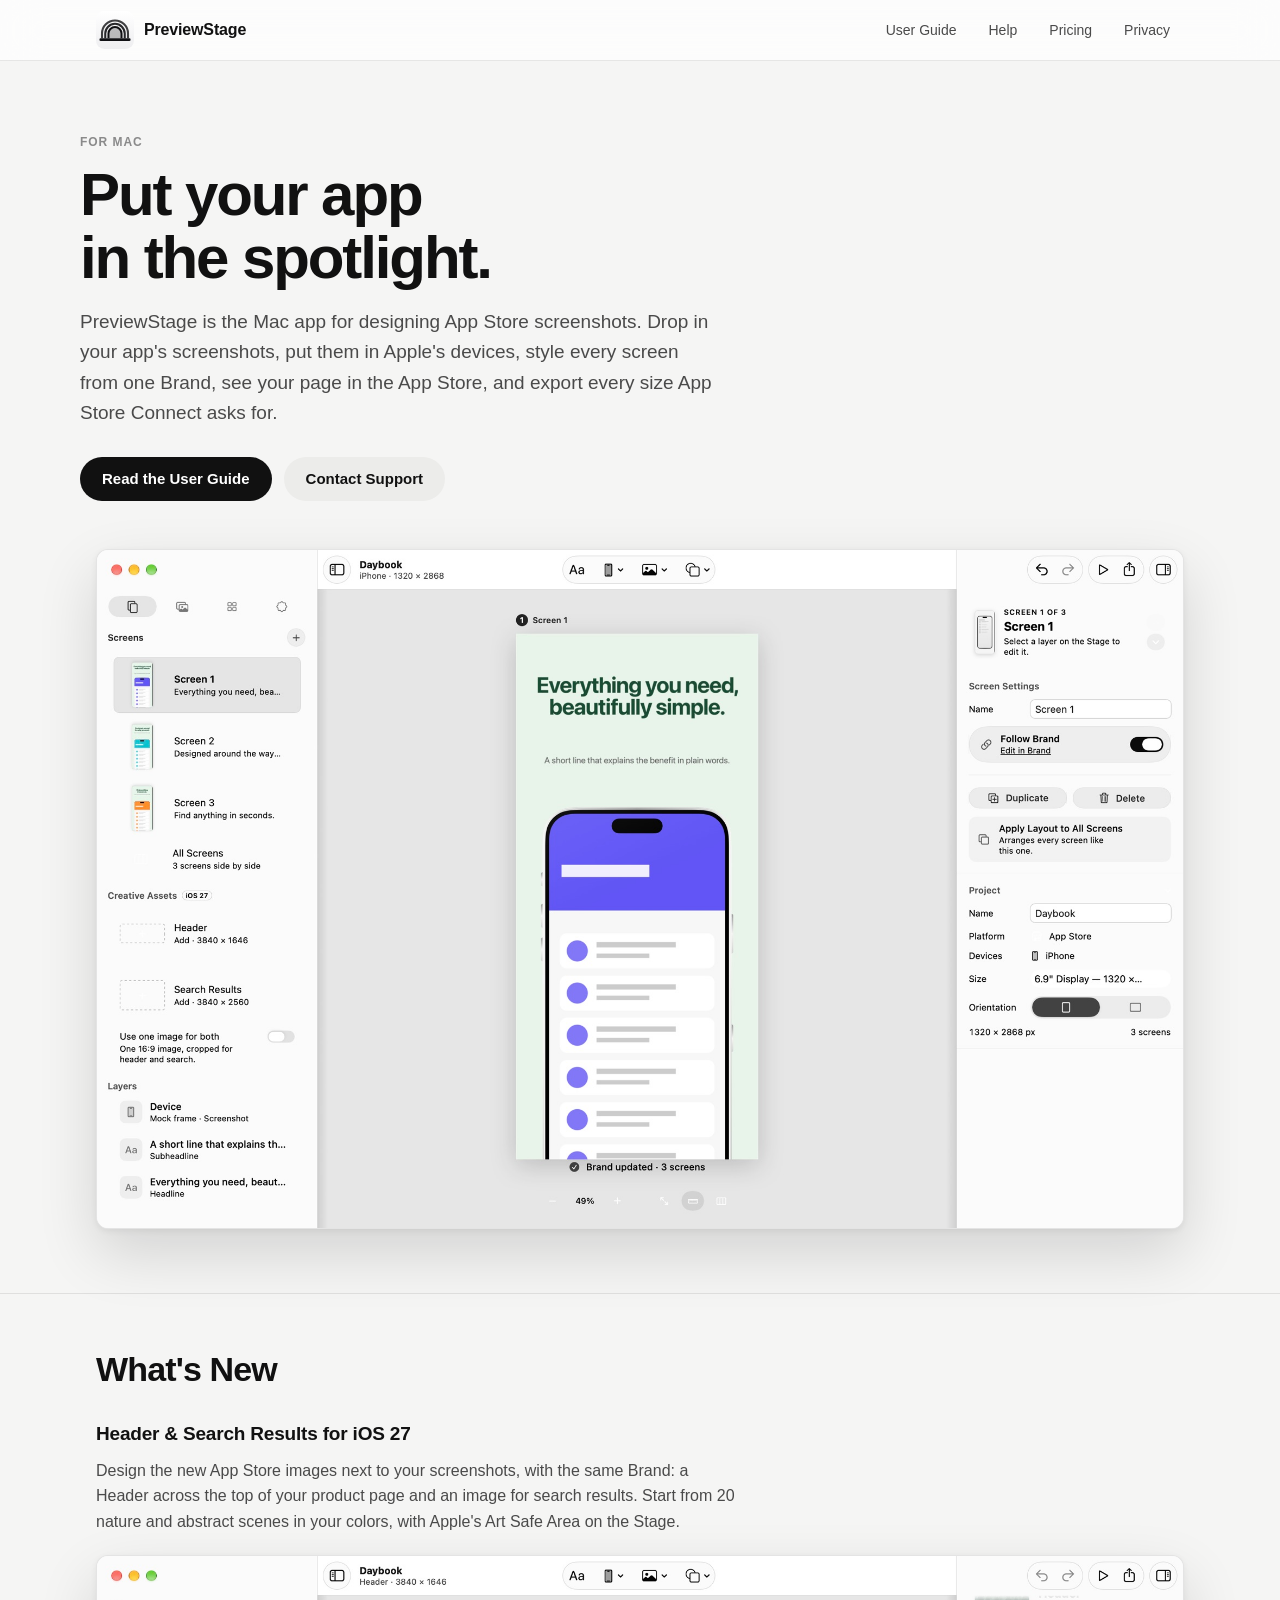
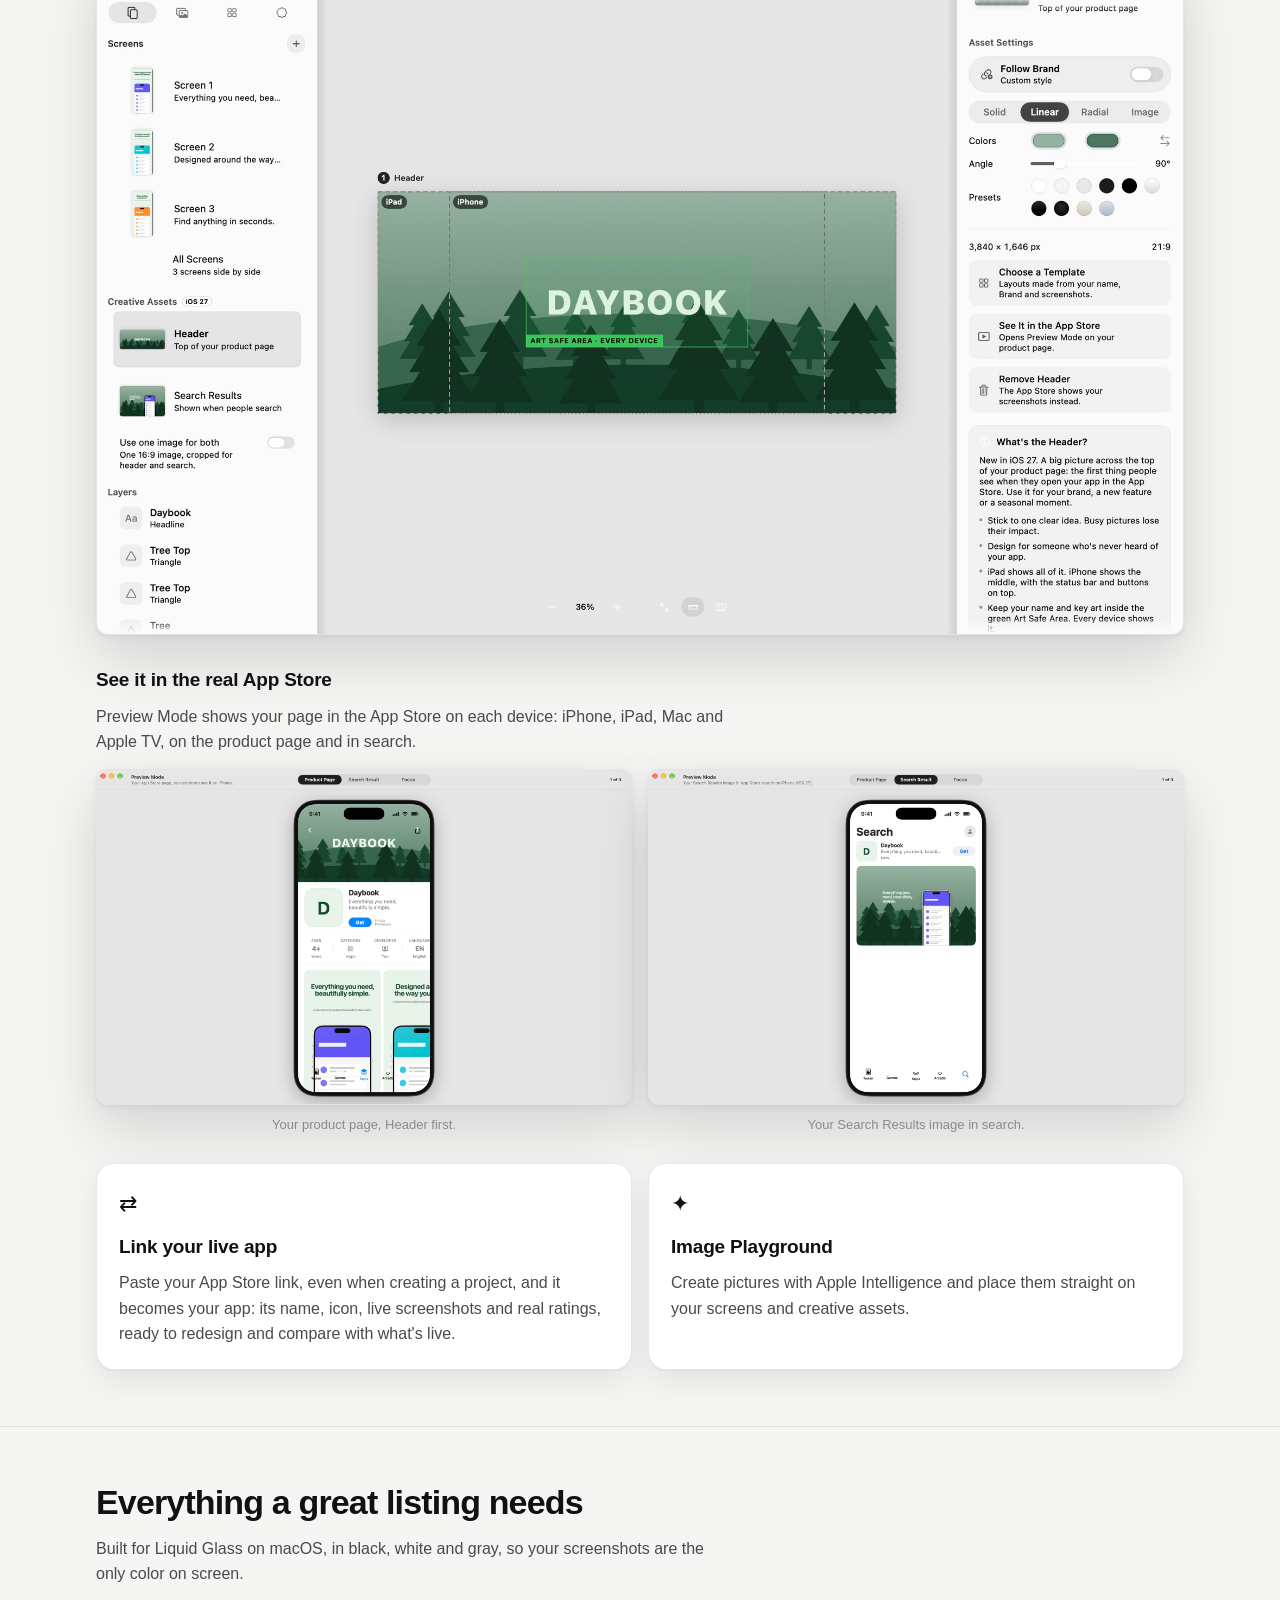
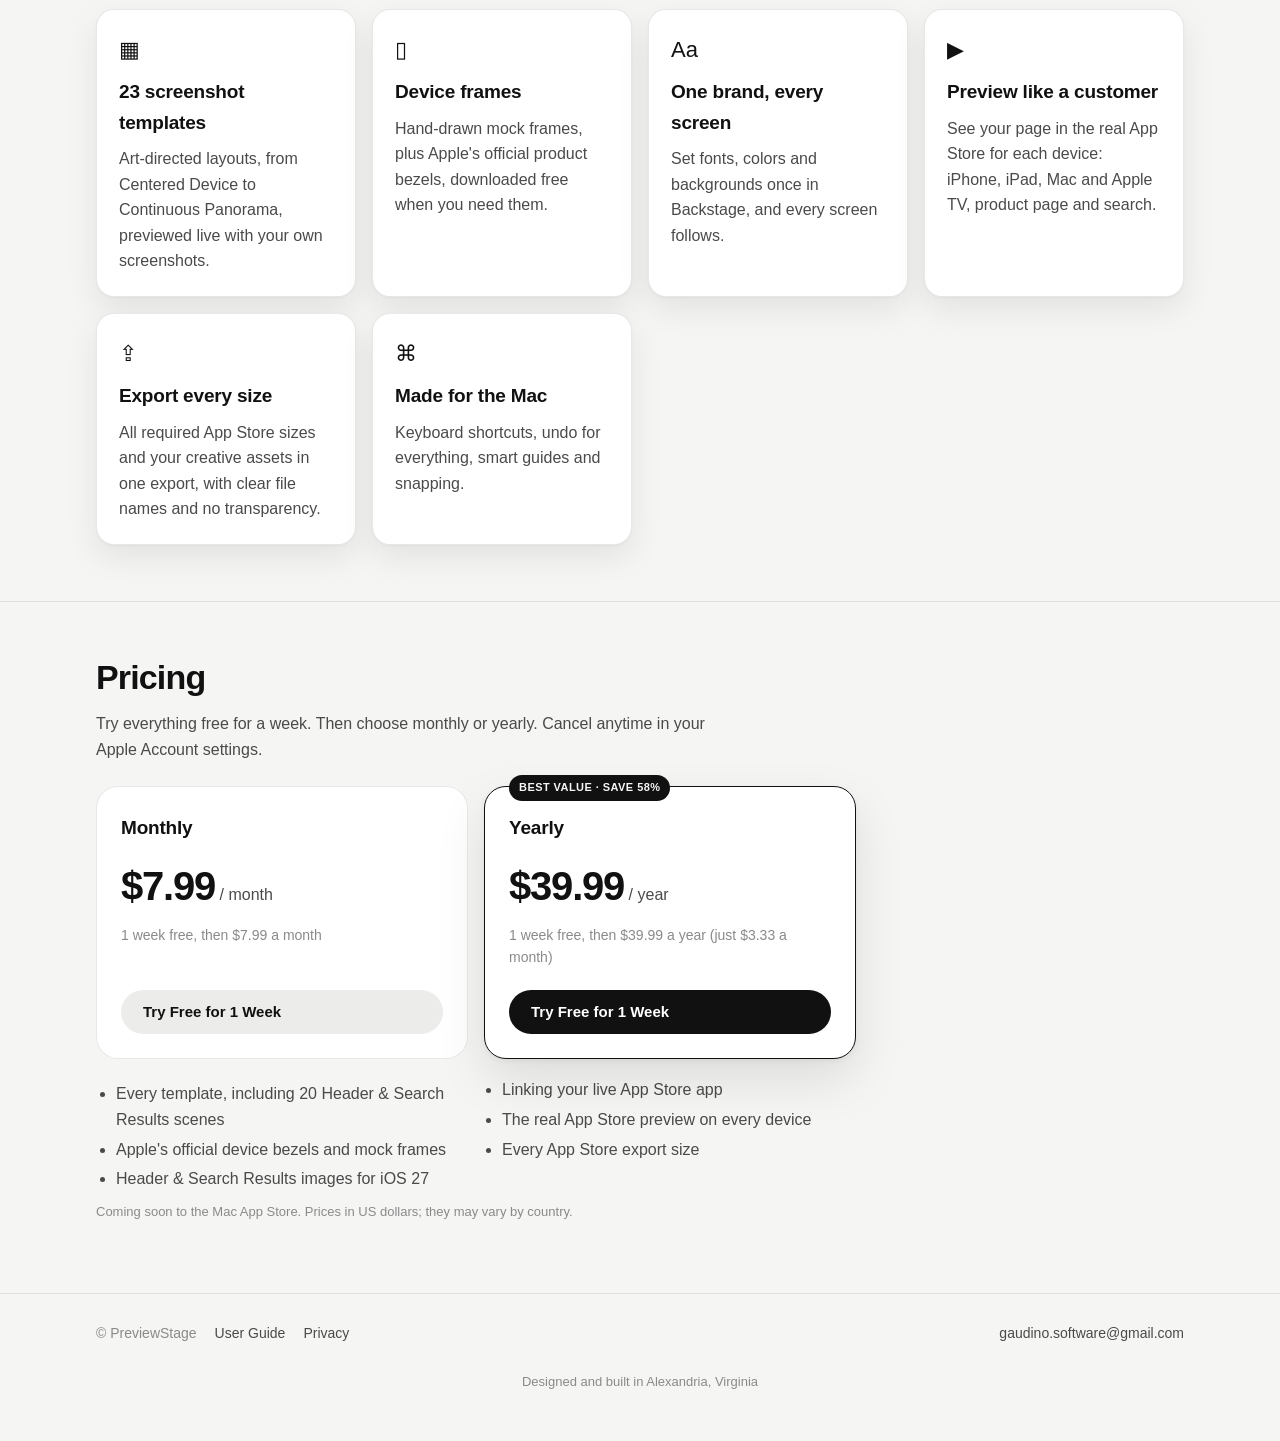
==== index.html @ 7815cc71 "Footer: Designed and built in Alexandria, Virginia Co-Authored-By: Claude Opus 5.5 <noreply@anthropi" ====
<!DOCTYPE html>
<html lang="en">
<head>
<meta charset="utf-8">
<meta name="viewport" content="width=device-width, initial-scale=1">
<title>PreviewStage · Put your app in the spotlight.</title>
<meta name="description" content="PreviewStage is the Mac app for designing App Store screenshots: Apple device frames, one Brand for every screen, an App Store preview and every export size.">
<link rel="icon" type="image/png" sizes="32x32" href="favicon-32.png?v=7">
<link rel="icon" type="image/png" sizes="192x192" href="favicon-192.png?v=7">
<link rel="shortcut icon" href="favicon.ico?v=7">
<link rel="apple-touch-icon" sizes="180x180" href="apple-touch-icon.png?v=7">
<link rel="stylesheet" href="style.css?v=9">
</head>
<body>
<header class="topbar">
  <div class="inner">
    <a class="brand" href="./"><img class="mark" src="icon.svg?v=6" alt="">PreviewStage</a>
    <nav>
      <a href="support.html">User Guide</a>
      <a href="support.html#faq">Help</a>
      <a href="index.html#pricing">Pricing</a>
      <a href="privacy.html">Privacy</a>
    </nav>
  </div>
</header>

<main>
  <div class="wrap hero">
    <p class="eyebrow">For Mac</p>
    <h1>Put your app<br>in the spotlight.</h1>
    <p class="lede">PreviewStage is the Mac app for designing App Store screenshots. Drop in your app's screenshots, put them in Apple's devices, style every screen from one Brand, see your page in the App Store, and export every size App Store Connect asks for.</p>
    <div class="actions">
      <a class="button" href="support.html">Read the User Guide</a>
      <a class="button secondary" href="mailto:gaudino.software@gmail.com">Contact Support</a>
    </div>
  </div>

  <div class="wrap">
    <figure class="figure hero-shot">
      <img width="2000" height="1250" class="shot window" src="images/editor.jpg?v=5" alt="The PreviewStage editor: Backstage, Stage and Inspector">
    </figure>
  </div>

  <section class="block">
    <div class="wrap">
      <h2>What's New</h2>

      <h3>Header &amp; Search Results for iOS 27</h3>
      <p style="max-width:640px">Design the new App Store images next to your screenshots, with the same Brand: a Header across the top of your product page and an image for search results. Start from 20 nature and abstract scenes in your colors, with Apple's Art Safe Area on the Stage.</p>
      <figure class="figure"><img width="2000" height="1250" class="shot window" src="images/creative-header.jpg?v=5" alt="A Header image open in PreviewStage" loading="lazy"></figure>

      <h3>See it in the real App Store</h3>
      <p style="max-width:640px">Preview Mode shows your page in the App Store on each device: iPhone, iPad, Mac and Apple TV, on the product page and in search.</p>
      <div class="grid" style="margin-top:8px">
        <figure class="figure" style="margin:0"><img width="2000" height="1250" class="shot window" src="images/preview.jpg?v=5" alt="Preview Mode: the product page on iPhone" loading="lazy"><figcaption>Your product page, Header first.</figcaption></figure>
        <figure class="figure" style="margin:0"><img width="2000" height="1250" class="shot window" src="images/preview-search.jpg?v=5" alt="Preview Mode: App Store search on iPhone" loading="lazy"><figcaption>Your Search Results image in search.</figcaption></figure>
      </div>

      <div class="grid" style="margin-top:28px">
        <div class="card"><div class="icon">⇄</div><h3>Link your live app</h3><p>Paste your App Store link, even when creating a project, and it becomes your app: its name, icon, live screenshots and real ratings, ready to redesign and compare with what's live.</p></div>
        <div class="card"><div class="icon">✦</div><h3>Image Playground</h3><p>Create pictures with Apple Intelligence and place them straight on your screens and creative assets.</p></div>
      </div>
    </div>
  </section>

  <section class="block">
    <div class="wrap">
      <h2>Everything a great listing needs</h2>
      <p style="max-width:640px">Built for Liquid Glass on macOS, in black, white and gray, so your screenshots are the only color on screen.</p>
      <div class="grid" style="margin-top:22px">
        <div class="card"><div class="icon">▦</div><h3>23 screenshot templates</h3><p>Art-directed layouts, from Centered Device to Continuous Panorama, previewed live with your own screenshots.</p></div>
        <div class="card"><div class="icon">▯</div><h3>Device frames</h3><p>Hand-drawn mock frames, plus Apple's official product bezels, downloaded free when you need them.</p></div>
        <div class="card"><div class="icon">Aa</div><h3>One brand, every screen</h3><p>Set fonts, colors and backgrounds once in Backstage, and every screen follows.</p></div>
        <div class="card"><div class="icon">▶</div><h3>Preview like a customer</h3><p>See your page in the real App Store for each device: iPhone, iPad, Mac and Apple TV, product page and search.</p></div>
        <div class="card"><div class="icon">⇪</div><h3>Export every size</h3><p>All required App Store sizes and your creative assets in one export, with clear file names and no transparency.</p></div>
        <div class="card"><div class="icon">⌘</div><h3>Made for the Mac</h3><p>Keyboard shortcuts, undo for everything, smart guides and snapping.</p></div>
      </div>
    </div>
  </section>

  <section class="block" id="pricing">
    <div class="wrap">
      <h2>Pricing</h2>
      <p style="max-width:640px">Try everything free for a week. Then choose monthly or yearly. Cancel anytime in your Apple Account settings.</p>
      <div class="plans">
        <div class="plan">
          <h3>Monthly</h3>
          <p class="price"><span>$7.99</span> / month</p>
          <p class="trial">1 week free, then $7.99 a month</p>
          <a class="button secondary" href="#pricing" aria-disabled="true">Try Free for 1 Week</a>
        </div>
        <div class="plan featured">
          <span class="badge">Best Value · Save 58%</span>
          <h3>Yearly</h3>
          <p class="price"><span>$39.99</span> / year</p>
          <p class="trial">1 week free, then $39.99 a year (just $3.33 a month)</p>
          <a class="button" href="#pricing" aria-disabled="true">Try Free for 1 Week</a>
        </div>
      </div>
      <ul class="includes">
        <li>Every template, including 20 Header &amp; Search Results scenes</li>
        <li>Apple's official device bezels and mock frames</li>
        <li>Header &amp; Search Results images for iOS 27</li>
        <li>Linking your live App Store app</li>
        <li>The real App Store preview on every device</li>
        <li>Every App Store export size</li>
      </ul>
      <p class="fine">Coming soon to the Mac App Store. Prices in US dollars; they may vary by country.</p>
    </div>
  </section>
</main>

<footer class="site">
  <div class="wrap">
    <span>© PreviewStage</span>
    <a href="support.html">User Guide</a>
    <a href="privacy.html">Privacy</a>
    <a class="spacer" href="mailto:gaudino.software@gmail.com">gaudino.software@gmail.com</a>
    <p class="made">Designed and built in Alexandria, Virginia</p>
  </div>
</footer>
</body>
</html>
---- style.css ----
/* PreviewStage website — monochrome, calm, light and dark. */

:root {
  --bg: #f5f5f4;
  --surface: #ffffff;
  --surface-2: #ececea;
  --ink: #111111;
  --ink-2: #4a4a4a;
  --ink-3: #8a8a8a;
  --line: rgba(0, 0, 0, 0.09);
  --glass: rgba(255, 255, 255, 0.72);
  --shadow: 0 1px 2px rgba(0,0,0,.04), 0 12px 32px rgba(0,0,0,.08);
  --accent: #111111;
  --on-accent: #ffffff;
  --radius: 18px;
}
@media (prefers-color-scheme: dark) {
  :root {
    --bg: #0e0e0f;
    --surface: #18181a;
    --surface-2: #232326;
    --ink: #f4f4f4;
    --ink-2: #b9b9bb;
    --ink-3: #7c7c80;
    --line: rgba(255, 255, 255, 0.1);
    --glass: rgba(40, 40, 44, 0.72);
    --shadow: 0 1px 2px rgba(0,0,0,.3), 0 12px 32px rgba(0,0,0,.45);
    --accent: #f4f4f4;
    --on-accent: #111111;
  }
}

* { box-sizing: border-box; }
html { scroll-behavior: smooth; scroll-padding-top: 84px; }
body {
  margin: 0;
  background: var(--bg);
  color: var(--ink);
  font: 16px/1.6 -apple-system, BlinkMacSystemFont, "SF Pro Text", "Helvetica Neue", Arial, sans-serif;
  -webkit-font-smoothing: antialiased;
}
a { color: var(--ink); text-decoration-color: var(--ink-3); text-underline-offset: 3px; }
a:hover { text-decoration-color: var(--ink); }
img { max-width: 100%; }

/* Top bar */
.topbar {
  position: sticky; top: 0; z-index: 10;
  backdrop-filter: saturate(180%) blur(20px);
  -webkit-backdrop-filter: saturate(180%) blur(20px);
  background: var(--glass);
  border-bottom: 1px solid var(--line);
}
.topbar .inner {
  max-width: 1120px; margin: 0 auto; padding: 0 16px;
  height: 60px; display: flex; align-items: center; gap: 24px;
}
.brand { display: flex; align-items: center; gap: 10px; font-weight: 700; text-decoration: none; letter-spacing: -.01em; }
.brand .mark { width: 38px; height: 38px; }
.topbar nav { margin-left: auto; display: flex; gap: 4px; font-size: 14px; }
.topbar nav a {
  text-decoration: none; color: var(--ink-2); padding: 6px 14px; border-radius: 999px;
  transition: background-color .2s ease, color .2s ease;
}
.topbar nav a:hover { color: var(--ink); background: color-mix(in srgb, var(--surface-2) 60%, transparent); }
/* The page you're on sits in a pill. */
.topbar nav a[aria-current] { color: var(--ink); font-weight: 600; background: var(--surface-2); box-shadow: inset 0 0 0 1px var(--line); }

/* Layout */
.wrap { max-width: 1120px; margin: 0 auto; padding: 0 16px; }
.hero { padding: 72px 0 40px; }
.eyebrow { font-size: 12px; font-weight: 600; letter-spacing: .08em; text-transform: uppercase; color: var(--ink-3); margin: 0 0 12px; }
h1 { font-size: clamp(36px, 6vw, 60px); line-height: 1.04; letter-spacing: -.035em; margin: 0 0 18px; }
.lede { font-size: 19px; color: var(--ink-2); max-width: 640px; margin: 0; }
h2 { font-size: clamp(26px, 3.4vw, 34px); letter-spacing: -.025em; line-height: 1.15; margin: 0 0 14px; }
h3 { font-size: 19px; letter-spacing: -.01em; margin: 30px 0 8px; }
h4 { font-size: 15px; margin: 20px 0 6px; }
p { margin: 0 0 14px; color: var(--ink-2); }
strong { color: var(--ink); }
ul, ol { padding-left: 22px; color: var(--ink-2); margin: 0 0 14px; }
li { margin: 4px 0; }
kbd {
  font: 12px/1 -apple-system, BlinkMacSystemFont, sans-serif;
  display: inline-block; padding: 4px 7px; border-radius: 6px;
  background: var(--surface); border: 1px solid var(--line); box-shadow: 0 1px 0 var(--line);
  color: var(--ink); white-space: nowrap;
}
.ui { font-weight: 600; color: var(--ink); }

.button {
  display: inline-flex; align-items: center; gap: 8px; height: 44px; padding: 0 22px;
  border-radius: 999px; background: var(--accent); color: var(--on-accent);
  font-weight: 600; text-decoration: none; font-size: 15px;
}
.button.secondary { background: var(--surface-2); color: var(--ink); }
.actions { display: flex; gap: 12px; flex-wrap: wrap; margin-top: 28px; }

/* Cards */
.grid { display: grid; gap: 16px; grid-template-columns: repeat(auto-fit, minmax(240px, 1fr)); }
.card {
  background: var(--surface); border: 1px solid var(--line); border-radius: var(--radius);
  padding: 22px; box-shadow: var(--shadow);
}
.card h3 { margin-top: 0; }
.card p:last-child { margin-bottom: 0; }
.card .icon { font-size: 22px; margin-bottom: 10px; }

section.block { padding: 56px 0; border-top: 1px solid var(--line); }

/* Guide layout with table of contents */
.guide { display: grid; grid-template-columns: 220px minmax(0, 1fr); gap: 56px; padding: 40px 0 80px; }
.guide > * { min-width: 0; }
.mock .titlebar { overflow: hidden; }
.toc { position: sticky; top: 84px; align-self: start; font-size: 14px; padding-bottom: 12px; z-index: 20; }
/* Only the chapter list scrolls, so search results can spread over the page. */
.toc > ol { max-height: calc(100vh - 190px); overflow: auto; }
.toc p { font-size: 11px; font-weight: 600; letter-spacing: .08em; text-transform: uppercase; color: var(--ink-3); margin: 0 0 10px 10px; }
.toc ol { list-style: none; padding: 0; margin: 0; counter-reset: chapter; }
.toc > ol > li { counter-increment: chapter; margin: 1px 0; }
.toc > ol > li > a {
  display: flex; align-items: baseline; gap: 10px; padding: 6px 10px; border-radius: 10px;
  text-decoration: none; color: var(--ink); font-weight: 500;
  transition: background-color .15s ease;
}
.toc > ol > li > a::before {
  content: counter(chapter); min-width: 16px; font-size: 12px; font-weight: 600;
  color: var(--ink-3); font-variant-numeric: tabular-nums;
}
.toc > ol > li > a:hover { background: color-mix(in srgb, var(--surface-2) 70%, transparent); }
.toc > ol > li > a.active { background: var(--surface-2); font-weight: 600; box-shadow: inset 0 0 0 1px var(--line); }
.toc > ol > li > a.active::before { color: var(--ink); }
/* Sub-sections hang off a thin line under their chapter. */
.toc ol ol { margin: 2px 0 6px 21px; padding-left: 12px; border-left: 1.5px solid var(--line); }
.toc ol ol li { position: relative; }
.toc ol ol a {
  display: block; padding: 4px 8px; border-radius: 8px; font-size: 13px;
  text-decoration: none; color: var(--ink-2);
}
.toc ol ol a:hover { color: var(--ink); background: color-mix(in srgb, var(--surface-2) 60%, transparent); }
.toc ol ol a.active { color: var(--ink); font-weight: 600; }
.toc ol ol a.active::before {
  content: ""; position: absolute; left: -13.5px; top: 6px; bottom: 6px; width: 2px;
  border-radius: 2px; background: var(--ink);
}
.chapter { padding: 8px 0 40px; border-bottom: 1px solid var(--line); margin-bottom: 40px; }
.chapter:last-child { border-bottom: 0; }
.num { font-size: 12px; font-weight: 600; letter-spacing: .08em; color: var(--ink-3); text-transform: uppercase; display: block; margin-bottom: 6px; }

@media (max-width: 860px) {
  .guide { grid-template-columns: minmax(0, 1fr); gap: 24px; }
  .toc { position: static; max-height: none; background: var(--surface); border: 1px solid var(--line); border-radius: var(--radius); padding: 16px; }
  .toc > ol { max-height: none; }
  .topbar nav { gap: 2px; }
  .topbar nav a { padding: 6px 10px; }
}

/* Definition rows: a control and what it does */
.defs { display: grid; grid-template-columns: minmax(120px, 190px) 1fr; border: 1px solid var(--line); border-radius: 14px; overflow: hidden; background: var(--surface); margin: 12px 0 18px; }
.defs > div { padding: 11px 16px; border-top: 1px solid var(--line); font-size: 15px; }
.defs > div:nth-child(-n+2) { border-top: 0; }
.defs > div:nth-child(odd) { font-weight: 600; color: var(--ink); background: color-mix(in srgb, var(--surface-2) 45%, transparent); }
.defs > div:nth-child(even) { color: var(--ink-2); }
@media (max-width: 560px) {
  .defs { grid-template-columns: 1fr; }
  .defs > div:nth-child(odd) { border-top: 1px solid var(--line); }
  .defs > div:nth-child(even) { border-top: 0; padding-top: 0; }
  .defs > div:first-child { border-top: 0; }
}

.note {
  border-left: 3px solid var(--ink); background: var(--surface); border-radius: 0 12px 12px 0;
  padding: 12px 16px; margin: 16px 0; font-size: 15px; color: var(--ink-2);
}
.note strong { display: block; margin-bottom: 2px; }

table.keys { width: 100%; border-collapse: collapse; background: var(--surface); border: 1px solid var(--line); border-radius: 14px; overflow: hidden; margin: 12px 0 20px; font-size: 15px; }
table.keys th { text-align: left; font-size: 12px; letter-spacing: .06em; text-transform: uppercase; color: var(--ink-3); padding: 10px 16px; background: var(--surface-2); }
table.keys td { padding: 10px 16px; border-top: 1px solid var(--line); color: var(--ink-2); }
table.keys td:last-child { text-align: right; }

details { background: var(--surface); border: 1px solid var(--line); border-radius: 14px; padding: 14px 18px; margin: 10px 0; }
details summary { cursor: pointer; font-weight: 600; list-style: none; }
details summary::-webkit-details-marker { display: none; }
details summary::after { content: "+"; float: right; color: var(--ink-3); font-weight: 400; }
details[open] summary::after { content: "–"; }
details p { margin: 10px 0 0; }

footer.site { border-top: 1px solid var(--line); padding: 28px 0 48px; font-size: 14px; color: var(--ink-3); }
footer.site .wrap { display: flex; gap: 18px; flex-wrap: wrap; align-items: center; }
footer.site a { color: var(--ink-2); text-decoration: none; }
footer.site .spacer { margin-left: auto; }

/* ---------- Mock UI illustrations ---------- */
.figure { margin: 20px 0 26px; }
.figure figcaption { font-size: 13px; color: var(--ink-3); margin-top: 10px; text-align: center; }
.mock {
  --m-bg: #e7e7e5; --m-panel: #f6f6f5; --m-card: #ffffff; --m-ink: #1a1a1a; --m-dim: #9a9a9a; --m-line: rgba(0,0,0,.08);
  background: var(--m-bg); border-radius: 16px; border: 1px solid var(--line); box-shadow: var(--shadow);
  overflow: hidden; color: var(--m-ink); font-size: 11px; line-height: 1.3;
}
@media (prefers-color-scheme: dark) {
  .mock { --m-bg: #1e1e20; --m-panel: #2a2a2d; --m-card: #333336; --m-ink: #eeeeee; --m-dim: #8d8d92; --m-line: rgba(255,255,255,.08); }
}
.mock .titlebar { display: flex; align-items: center; gap: 10px; padding: 9px 12px; background: var(--m-panel); border-bottom: 1px solid var(--m-line); }
.dots { display: flex; gap: 6px; }
.dots i { width: 10px; height: 10px; border-radius: 50%; background: #ff5f57; display: block; }
.dots i:nth-child(2) { background: #febc2e; } .dots i:nth-child(3) { background: #28c840; }
.pill { display: inline-flex; align-items: center; gap: 8px; padding: 5px 10px; border-radius: 999px; background: var(--m-card); border: 1px solid var(--m-line); white-space: nowrap; }
.pill.dark { background: var(--m-ink); color: var(--m-panel); border-color: transparent; }
.mock .body { display: grid; grid-template-columns: 26% 1fr 28%; min-height: 330px; }
.mock .side { background: var(--m-panel); padding: 10px; border-right: 1px solid var(--m-line); display: flex; flex-direction: column; gap: 7px; min-width: 0; }
.mock .insp { background: var(--m-panel); padding: 10px; border-left: 1px solid var(--m-line); display: flex; flex-direction: column; gap: 7px; min-width: 0; }
.mock .canvas { position: relative; display: flex; align-items: center; justify-content: center; gap: 12px; padding: 18px; }
.tabs { display: flex; justify-content: space-between; background: var(--m-card); border-radius: 999px; padding: 3px; border: 1px solid var(--m-line); }
.tabs span { flex: 1; text-align: center; padding: 3px 0; border-radius: 999px; color: var(--m-dim); }
.tabs span.on { background: var(--m-bg); color: var(--m-ink); font-weight: 600; }
.row { display: flex; align-items: center; gap: 7px; padding: 6px; border-radius: 8px; }
.row.sel { background: var(--m-bg); }
.thumb { width: 18px; height: 30px; border-radius: 3px; background: var(--m-card); border: 1px solid var(--m-line); flex: none; }
.sq { width: 20px; height: 20px; border-radius: 6px; background: var(--m-bg); flex: none; }
.bar { height: 6px; border-radius: 3px; background: var(--m-line); }
.lbl { font-weight: 700; font-size: 10px; letter-spacing: .02em; }
.dim { color: var(--m-dim); }
.screen { width: 92px; height: 190px; background: var(--m-card); border-radius: 6px; box-shadow: 0 6px 16px rgba(0,0,0,.12); padding: 10px 8px; display: flex; flex-direction: column; align-items: center; gap: 6px; }
.screen .h { width: 70%; height: 7px; border-radius: 3px; background: var(--m-ink); }
.screen .phone { flex: 1; width: 62px; border: 3px solid var(--m-ink); border-radius: 12px; background: var(--m-bg); }
.ctrls { position: absolute; bottom: 10px; left: 50%; transform: translateX(-50%); display: flex; gap: 6px; }
.callout {
  position: absolute; width: 20px; height: 20px; border-radius: 50%; background: var(--accent); color: var(--on-accent);
  font: 700 11px/20px -apple-system, sans-serif; text-align: center; box-shadow: 0 0 0 3px var(--bg);
}
.legend { display: grid; grid-template-columns: repeat(auto-fit, minmax(210px, 1fr)); gap: 10px 20px; margin-top: 14px; font-size: 14px; }
.legend div { display: flex; gap: 10px; align-items: baseline; color: var(--ink-2); }
.legend b { flex: none; width: 20px; height: 20px; border-radius: 50%; background: var(--accent); color: var(--on-accent); font-size: 11px; text-align: center; line-height: 20px; }
.seg { display: flex; background: var(--m-bg); border-radius: 999px; padding: 2px; }
.seg span { flex: 1; text-align: center; padding: 3px 0; border-radius: 999px; color: var(--m-dim); }
.seg span.on { background: var(--m-ink); color: var(--m-panel); font-weight: 600; }
.kv { display: grid; grid-template-columns: 64px 1fr; align-items: center; gap: 6px; }
.small-mock { max-width: 420px; margin-left: auto; margin-right: auto; }
@media (max-width: 640px) {
  .mock .body { grid-template-columns: 1fr; }
  .mock .side, .mock .insp { border: 0; border-top: 1px solid var(--m-line); }
  .mock .canvas { order: -1; min-height: 240px; }
}
/* On phones the mock's panels stack, so numbered markers would point at the wrong places. */
@media (max-width: 640px) {
  .callout, .legend b { display: none; }
}

/* ---------- Real app screenshots ---------- */
.shot {
  display: block; width: 100%; height: auto;
  border-radius: 14px; border: 1px solid var(--line);
  box-shadow: 0 2px 6px rgba(0,0,0,.06), 0 24px 60px rgba(0,0,0,.14);
  background: #fafafa;
}
.shot.window { border-radius: 12px; }
.annotated { position: relative; }
.annotated .zone {
  position: absolute; border: 2px solid var(--accent); border-radius: 12px;
  background: color-mix(in srgb, var(--accent) 6%, transparent);
  pointer-events: none;
}
.annotated .callout { box-shadow: 0 0 0 3px var(--bg), 0 4px 12px rgba(0,0,0,.25); width: 26px; height: 26px; line-height: 26px; font-size: 13px; }
.split { display: grid; grid-template-columns: minmax(200px, 290px) minmax(0, 1fr); gap: 32px; align-items: start; margin: 18px 0 28px; }
.split.reverse { grid-template-columns: minmax(0, 1fr) minmax(200px, 290px); }
.split.reverse > .media { order: 2; }
.split .media { position: sticky; top: 84px; }
.split .text h3:first-child { margin-top: 0; }
@media (max-width: 760px) {
  .split, .split.reverse { grid-template-columns: 1fr; }
  .split .media, .split.reverse > .media { position: static; order: 0; max-width: 320px; margin: 0 auto; }
}
.names { display: grid; grid-template-columns: repeat(3, 1fr); gap: 14px; margin: 18px 0 8px; }
.names .card { padding: 18px; }
.names .card h3 { margin: 4px 0 6px; font-size: 18px; }
.names .tag { font-size: 11px; font-weight: 600; letter-spacing: .08em; text-transform: uppercase; color: var(--ink-3); }
@media (max-width: 640px) { .names { grid-template-columns: 1fr; } }
/* Room below the main screenshot before the next section's line. */
.hero-shot { margin: 8px 0 64px; }
.split .defs { grid-template-columns: minmax(96px, 132px) 1fr; }
@media (max-width: 560px) { .split .defs { grid-template-columns: 1fr; } }

/* ---------- Guide search ---------- */
.search { position: relative; margin: 0 0 18px; }
.search input {
  width: 100%; box-sizing: border-box; height: 38px; padding: 0 34px 0 34px;
  font: inherit; font-size: 14px; color: var(--ink);
  background: var(--surface) no-repeat 11px 50% / 15px 15px;
  background-image: url("data:image/svg+xml,%3Csvg xmlns='http://www.w3.org/2000/svg' viewBox='0 0 24 24' fill='none' stroke='%238a8a8a' stroke-width='2.4' stroke-linecap='round'%3E%3Ccircle cx='10.5' cy='10.5' r='6.5'/%3E%3Cpath d='M15.5 15.5 21 21'/%3E%3C/svg%3E");
  border: 1px solid var(--line); border-radius: 999px; outline: none;
  -webkit-appearance: none; appearance: none;
}
.search input::-webkit-search-cancel-button { -webkit-appearance: none; }
.search input:focus { border-color: var(--ink-3); box-shadow: 0 0 0 4px color-mix(in srgb, var(--ink) 8%, transparent); }
.search .search-key { position: absolute; right: 10px; top: 50%; transform: translateY(-50%); font-size: 11px; padding: 1px 6px; pointer-events: none; }
.search input:focus ~ .search-key, .search input:not(:placeholder-shown) ~ .search-key { display: none; }
.search-results {
  position: absolute; z-index: 30; top: 44px; left: 0; width: min(440px, calc(100vw - 32px));
  max-height: min(70vh, 520px); overflow: auto; padding: 6px;
  background: var(--surface); border: 1px solid var(--line); border-radius: 16px;
  box-shadow: 0 2px 6px rgba(0,0,0,.06), 0 24px 60px rgba(0,0,0,.18);
}
.search-hit { display: block; padding: 9px 12px; border-radius: 11px; text-decoration: none; color: var(--ink-2); }
.search-hit.active, .search-hit:hover { background: var(--surface-2); }
.search-hit .hit-chapter { display: block; font-size: 11px; font-weight: 600; letter-spacing: .06em; text-transform: uppercase; color: var(--ink-3); }
.search-hit .hit-title { display: block; font-weight: 600; color: var(--ink); font-size: 14px; margin: 1px 0; }
.search-hit .hit-text { display: block; font-size: 13px; line-height: 1.45; }
.search-hit mark { background: color-mix(in srgb, var(--ink) 14%, transparent); color: var(--ink); border-radius: 3px; padding: 0 1px; }
.search-empty { padding: 12px; font-size: 13px; color: var(--ink-3); }
/* A found result glows briefly. */
.found { animation: found 2.2s ease-out; border-radius: 8px; }
@keyframes found { 0%, 35% { background: color-mix(in srgb, var(--ink) 12%, transparent); } 100% { background: transparent; } }

/* ---------- Pricing ---------- */
.plans { display: grid; grid-template-columns: repeat(auto-fit, minmax(260px, 1fr)); gap: 16px; max-width: 760px; margin: 24px 0 8px; }
.plan { position: relative; background: var(--surface); border: 1px solid var(--line); border-radius: 22px; padding: 26px 24px 24px; display: flex; flex-direction: column; }
.plan.featured { border: 1.5px solid var(--ink); box-shadow: 0 2px 6px rgba(0,0,0,.05), 0 20px 50px rgba(0,0,0,.10); }
.plan h3 { margin: 0 0 10px; }
.plan .price { margin: 0 0 6px; color: var(--ink-2); }
.plan .price span { font-size: 40px; font-weight: 700; letter-spacing: -.03em; color: var(--ink); }
.plan .trial { font-size: 14px; color: var(--ink-3); margin: 0 0 22px; flex: 1; }
.plan .button { text-align: center; }
.plan .badge { position: absolute; top: -12px; left: 24px; font-size: 11px; font-weight: 600; letter-spacing: .04em; text-transform: uppercase; background: var(--ink); color: var(--bg); padding: 4px 10px; border-radius: 999px; }
.includes { columns: 2; column-gap: 32px; max-width: 760px; margin: 18px 0 10px; padding-left: 20px; }
.includes li { break-inside: avoid; }
@media (max-width: 560px) { .includes { columns: 1; } }
.fine { font-size: 13px; color: var(--ink-3); }

/* "Designed and built in Alexandria, Virginia", on its own line under the links. */
footer.site .made { flex-basis: 100%; margin: 10px 0 0; font-size: 13px; color: var(--ink-3); text-align: center; }
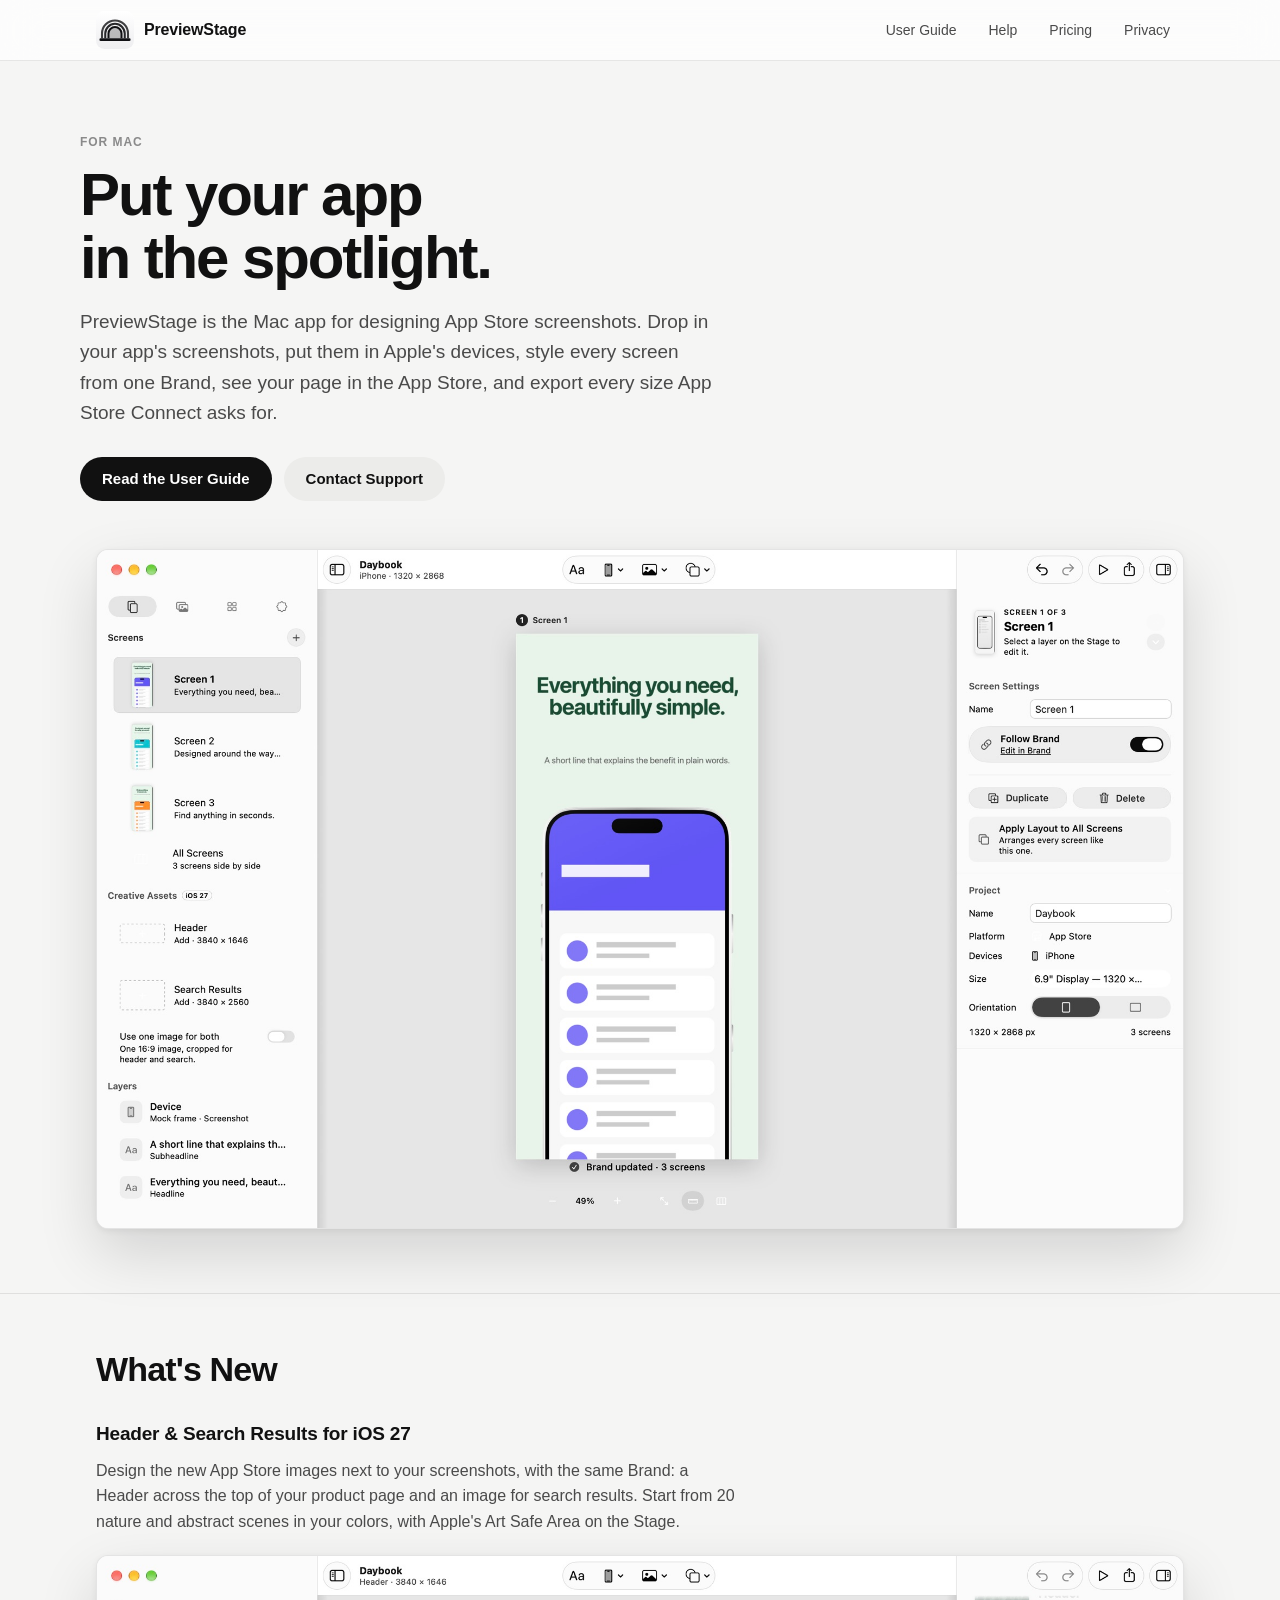
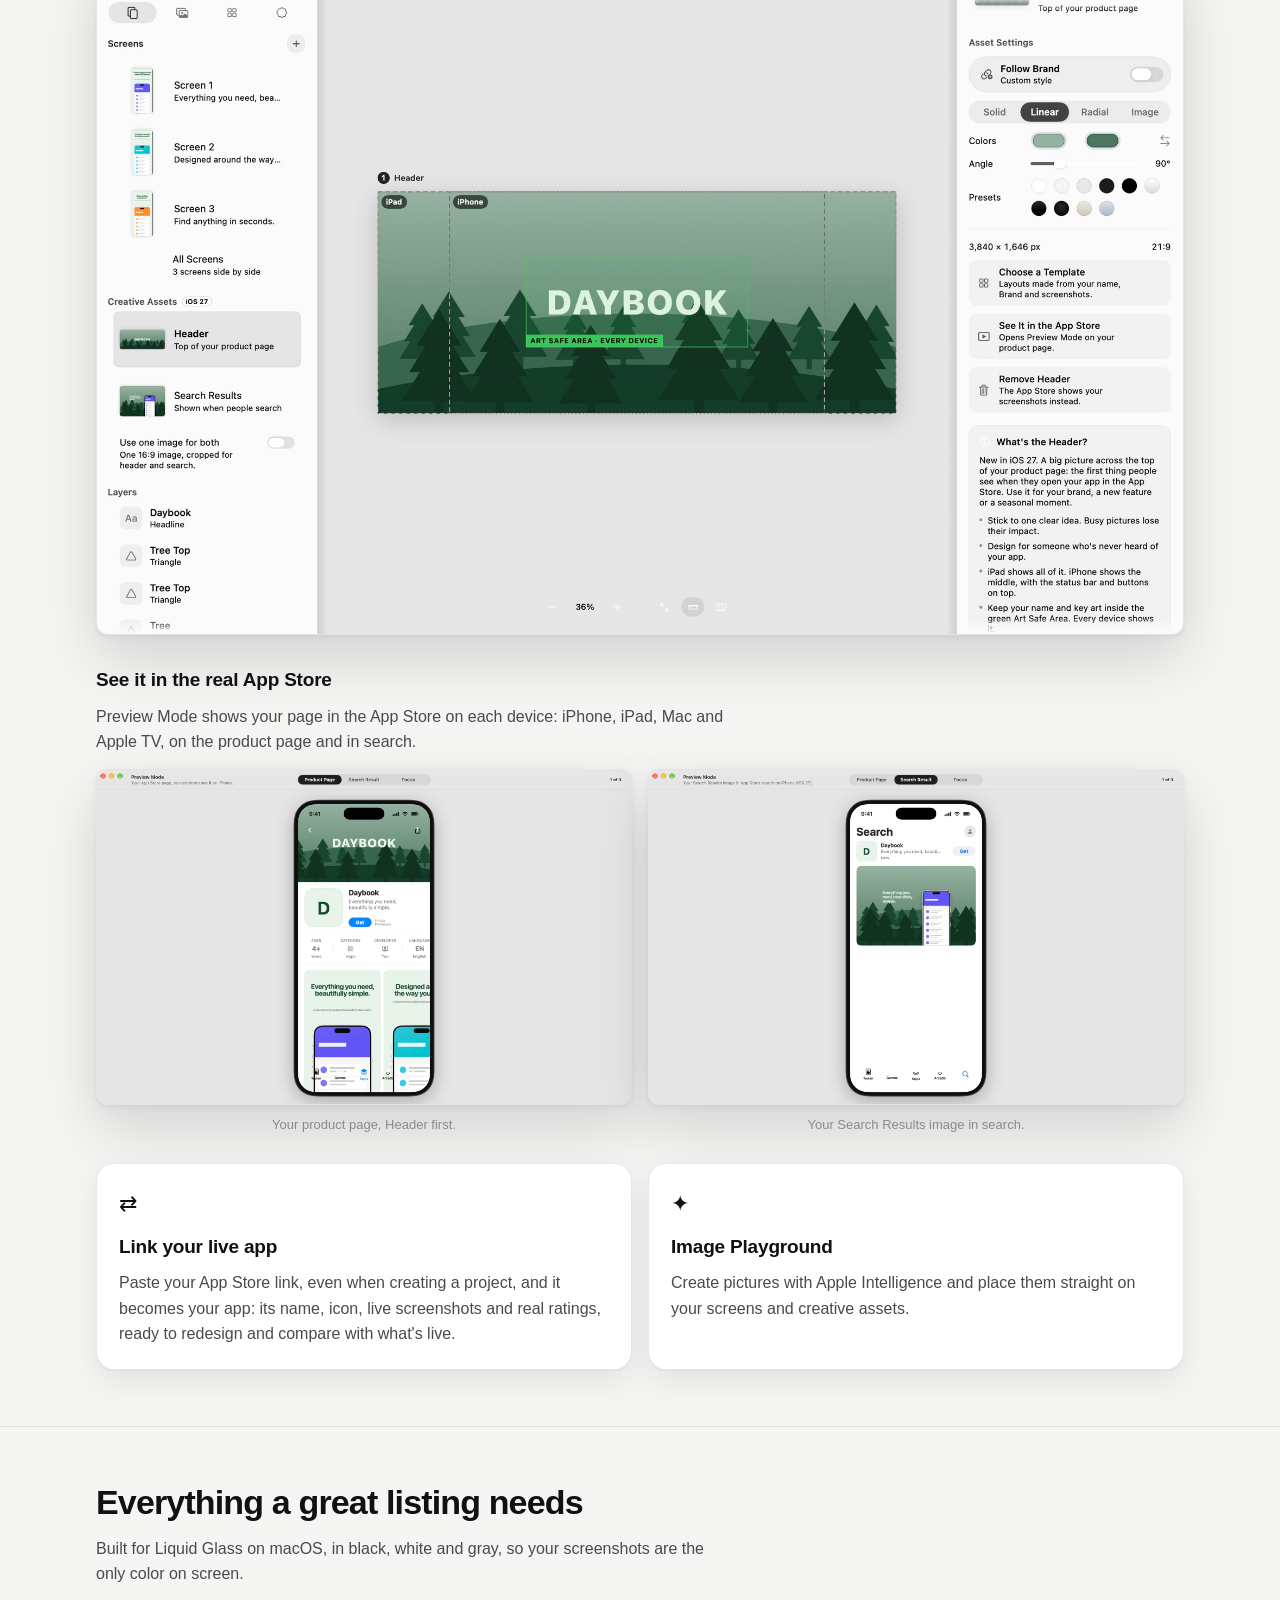
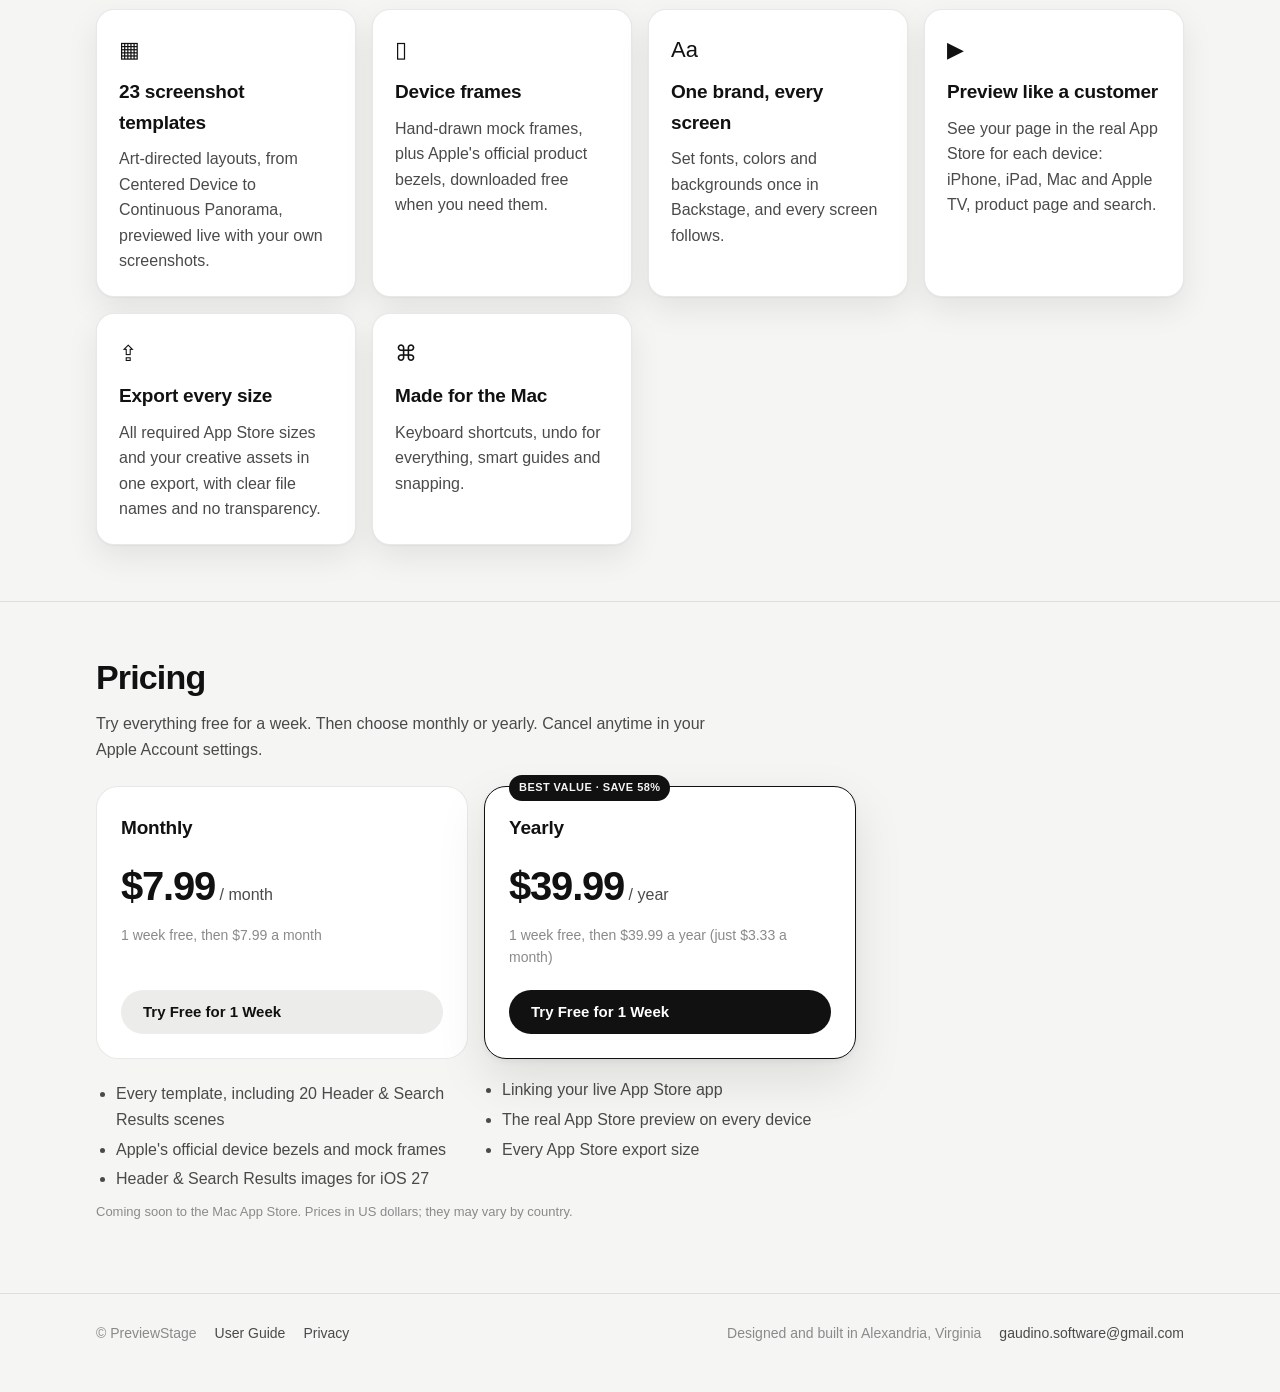
==== commit 0f98cc3c: "Footer on one line Co-Authored-By: Claude Opus 5.5 <noreply@anthropic.com>" ====
--- a/index.html
+++ b/index.html
@@ -9,7 +9,7 @@
 <link rel="icon" type="image/png" sizes="192x192" href="favicon-192.png?v=7">
 <link rel="shortcut icon" href="favicon.ico?v=7">
 <link rel="apple-touch-icon" sizes="180x180" href="apple-touch-icon.png?v=7">
-<link rel="stylesheet" href="style.css?v=9">
+<link rel="stylesheet" href="style.css?v=10">
 </head>
 <body>
 <header class="topbar">
@@ -115,8 +115,8 @@
     <span>© PreviewStage</span>
     <a href="support.html">User Guide</a>
     <a href="privacy.html">Privacy</a>
-    <a class="spacer" href="mailto:gaudino.software@gmail.com">gaudino.software@gmail.com</a>
-    <p class="made">Designed and built in Alexandria, Virginia</p>
+    <span class="made spacer">Designed and built in Alexandria, Virginia</span>
+    <a href="mailto:gaudino.software@gmail.com">gaudino.software@gmail.com</a>
   </div>
 </footer>
 </body>
--- a/style.css
+++ b/style.css
@@ -327,5 +327,5 @@
 @media (max-width: 560px) { .includes { columns: 1; } }
 .fine { font-size: 13px; color: var(--ink-3); }
 
-/* "Designed and built in Alexandria, Virginia", on its own line under the links. */
-footer.site .made { flex-basis: 100%; margin: 10px 0 0; font-size: 13px; color: var(--ink-3); text-align: center; }
+/* "Designed and built in Alexandria, Virginia", on the right, before the email. */
+footer.site .made { color: var(--ink-3); }
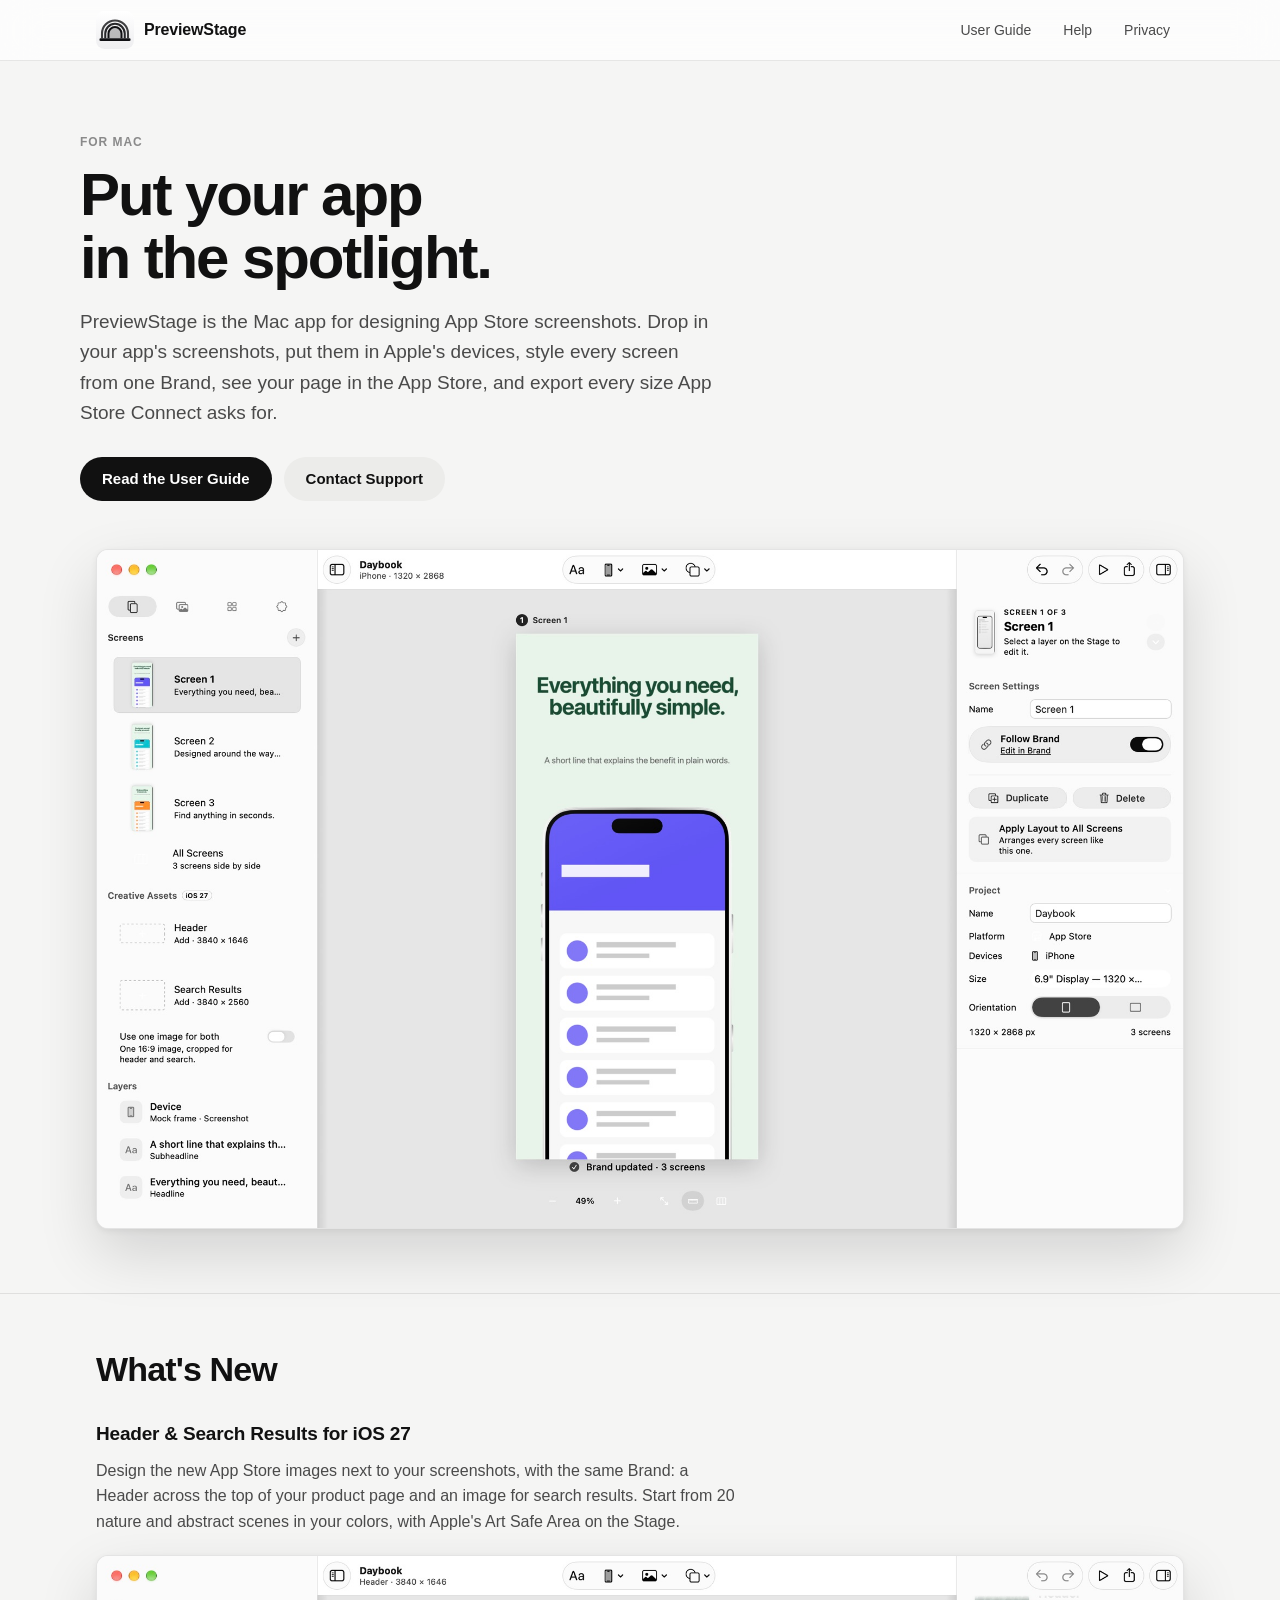
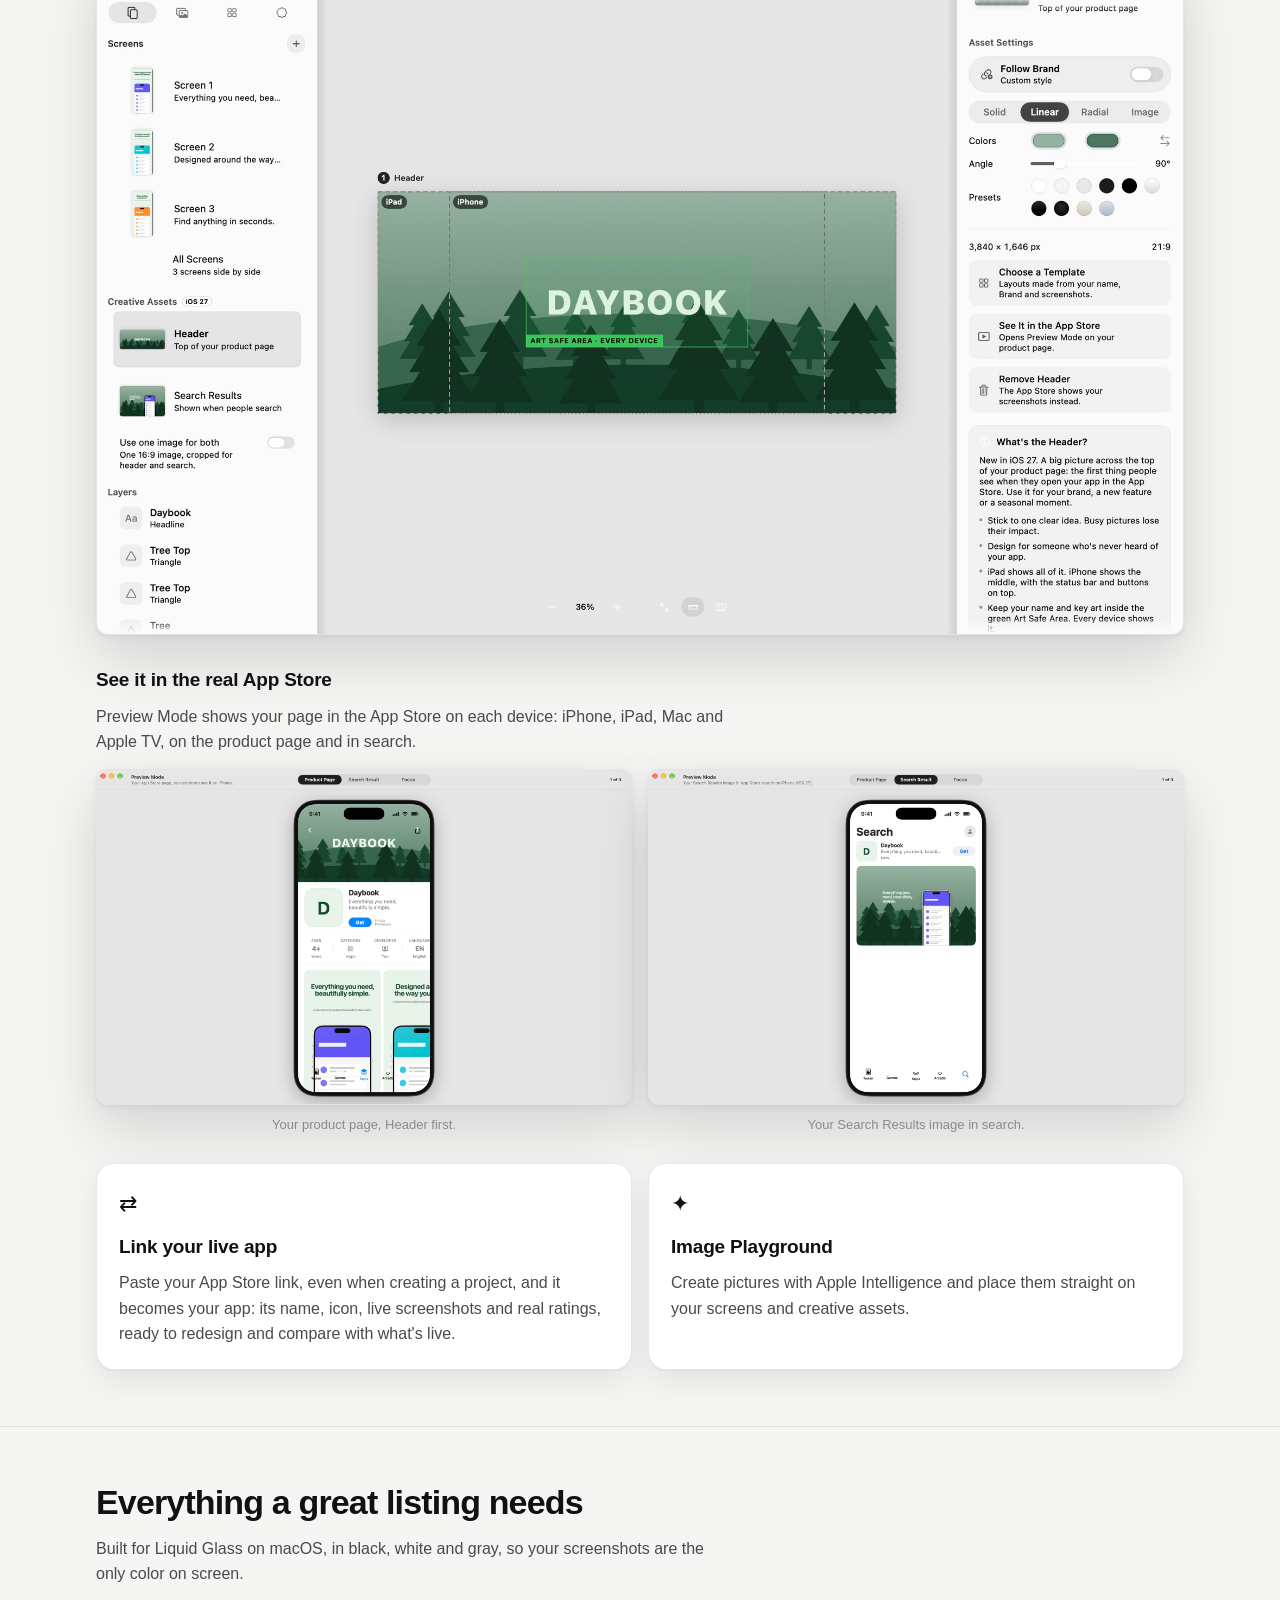
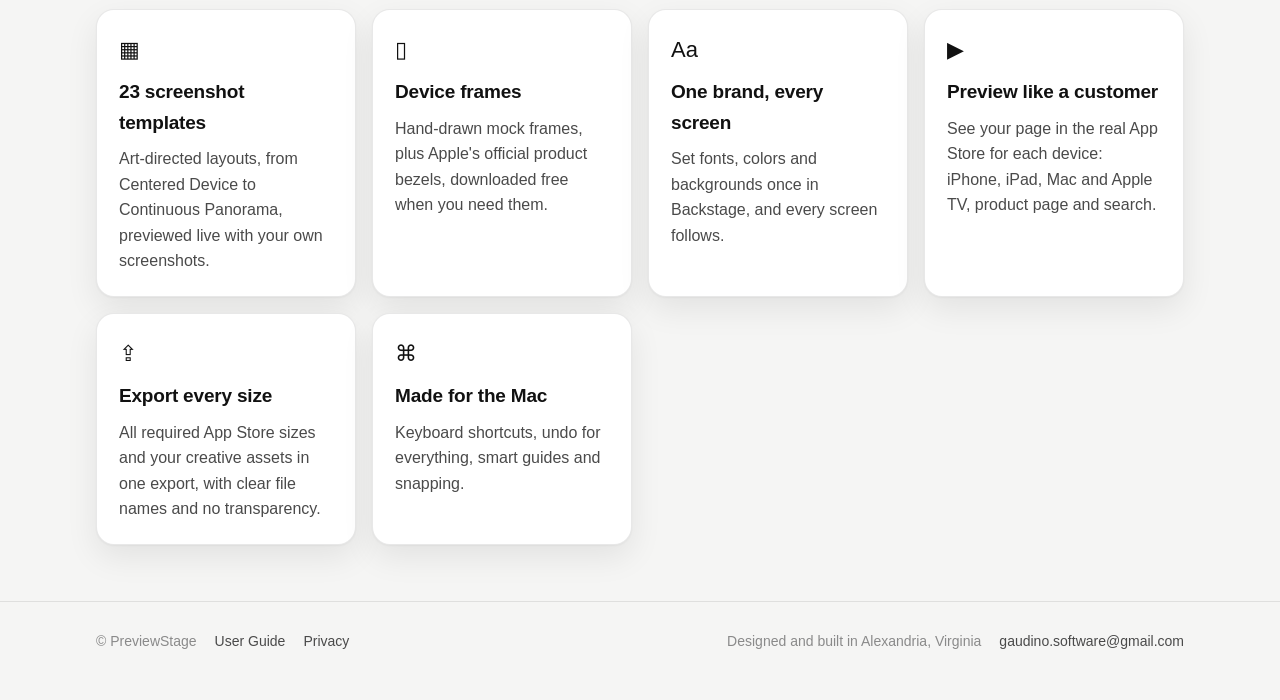
==== commit fd88514b: "Remove pricing Co-Authored-By: Claude Opus 5.5 <noreply@anthropic.com>" ====
--- a/index.html
+++ b/index.html
@@ -18,7 +18,6 @@
     <nav>
       <a href="support.html">User Guide</a>
       <a href="support.html#faq">Help</a>
-      <a href="index.html#pricing">Pricing</a>
       <a href="privacy.html">Privacy</a>
     </nav>
   </div>
@@ -78,36 +77,6 @@
     </div>
   </section>
 
-  <section class="block" id="pricing">
-    <div class="wrap">
-      <h2>Pricing</h2>
-      <p style="max-width:640px">Try everything free for a week. Then choose monthly or yearly. Cancel anytime in your Apple Account settings.</p>
-      <div class="plans">
-        <div class="plan">
-          <h3>Monthly</h3>
-          <p class="price"><span>$7.99</span> / month</p>
-          <p class="trial">1 week free, then $7.99 a month</p>
-          <a class="button secondary" href="#pricing" aria-disabled="true">Try Free for 1 Week</a>
-        </div>
-        <div class="plan featured">
-          <span class="badge">Best Value · Save 58%</span>
-          <h3>Yearly</h3>
-          <p class="price"><span>$39.99</span> / year</p>
-          <p class="trial">1 week free, then $39.99 a year (just $3.33 a month)</p>
-          <a class="button" href="#pricing" aria-disabled="true">Try Free for 1 Week</a>
-        </div>
-      </div>
-      <ul class="includes">
-        <li>Every template, including 20 Header &amp; Search Results scenes</li>
-        <li>Apple's official device bezels and mock frames</li>
-        <li>Header &amp; Search Results images for iOS 27</li>
-        <li>Linking your live App Store app</li>
-        <li>The real App Store preview on every device</li>
-        <li>Every App Store export size</li>
-      </ul>
-      <p class="fine">Coming soon to the Mac App Store. Prices in US dollars; they may vary by country.</p>
-    </div>
-  </section>
 </main>
 
 <footer class="site">
--- a/style.css
+++ b/style.css
@@ -312,20 +312,5 @@
 .found { animation: found 2.2s ease-out; border-radius: 8px; }
 @keyframes found { 0%, 35% { background: color-mix(in srgb, var(--ink) 12%, transparent); } 100% { background: transparent; } }
 
-/* ---------- Pricing ---------- */
-.plans { display: grid; grid-template-columns: repeat(auto-fit, minmax(260px, 1fr)); gap: 16px; max-width: 760px; margin: 24px 0 8px; }
-.plan { position: relative; background: var(--surface); border: 1px solid var(--line); border-radius: 22px; padding: 26px 24px 24px; display: flex; flex-direction: column; }
-.plan.featured { border: 1.5px solid var(--ink); box-shadow: 0 2px 6px rgba(0,0,0,.05), 0 20px 50px rgba(0,0,0,.10); }
-.plan h3 { margin: 0 0 10px; }
-.plan .price { margin: 0 0 6px; color: var(--ink-2); }
-.plan .price span { font-size: 40px; font-weight: 700; letter-spacing: -.03em; color: var(--ink); }
-.plan .trial { font-size: 14px; color: var(--ink-3); margin: 0 0 22px; flex: 1; }
-.plan .button { text-align: center; }
-.plan .badge { position: absolute; top: -12px; left: 24px; font-size: 11px; font-weight: 600; letter-spacing: .04em; text-transform: uppercase; background: var(--ink); color: var(--bg); padding: 4px 10px; border-radius: 999px; }
-.includes { columns: 2; column-gap: 32px; max-width: 760px; margin: 18px 0 10px; padding-left: 20px; }
-.includes li { break-inside: avoid; }
-@media (max-width: 560px) { .includes { columns: 1; } }
-.fine { font-size: 13px; color: var(--ink-3); }
-
 /* "Designed and built in Alexandria, Virginia", on the right, before the email. */
 footer.site .made { color: var(--ink-3); }
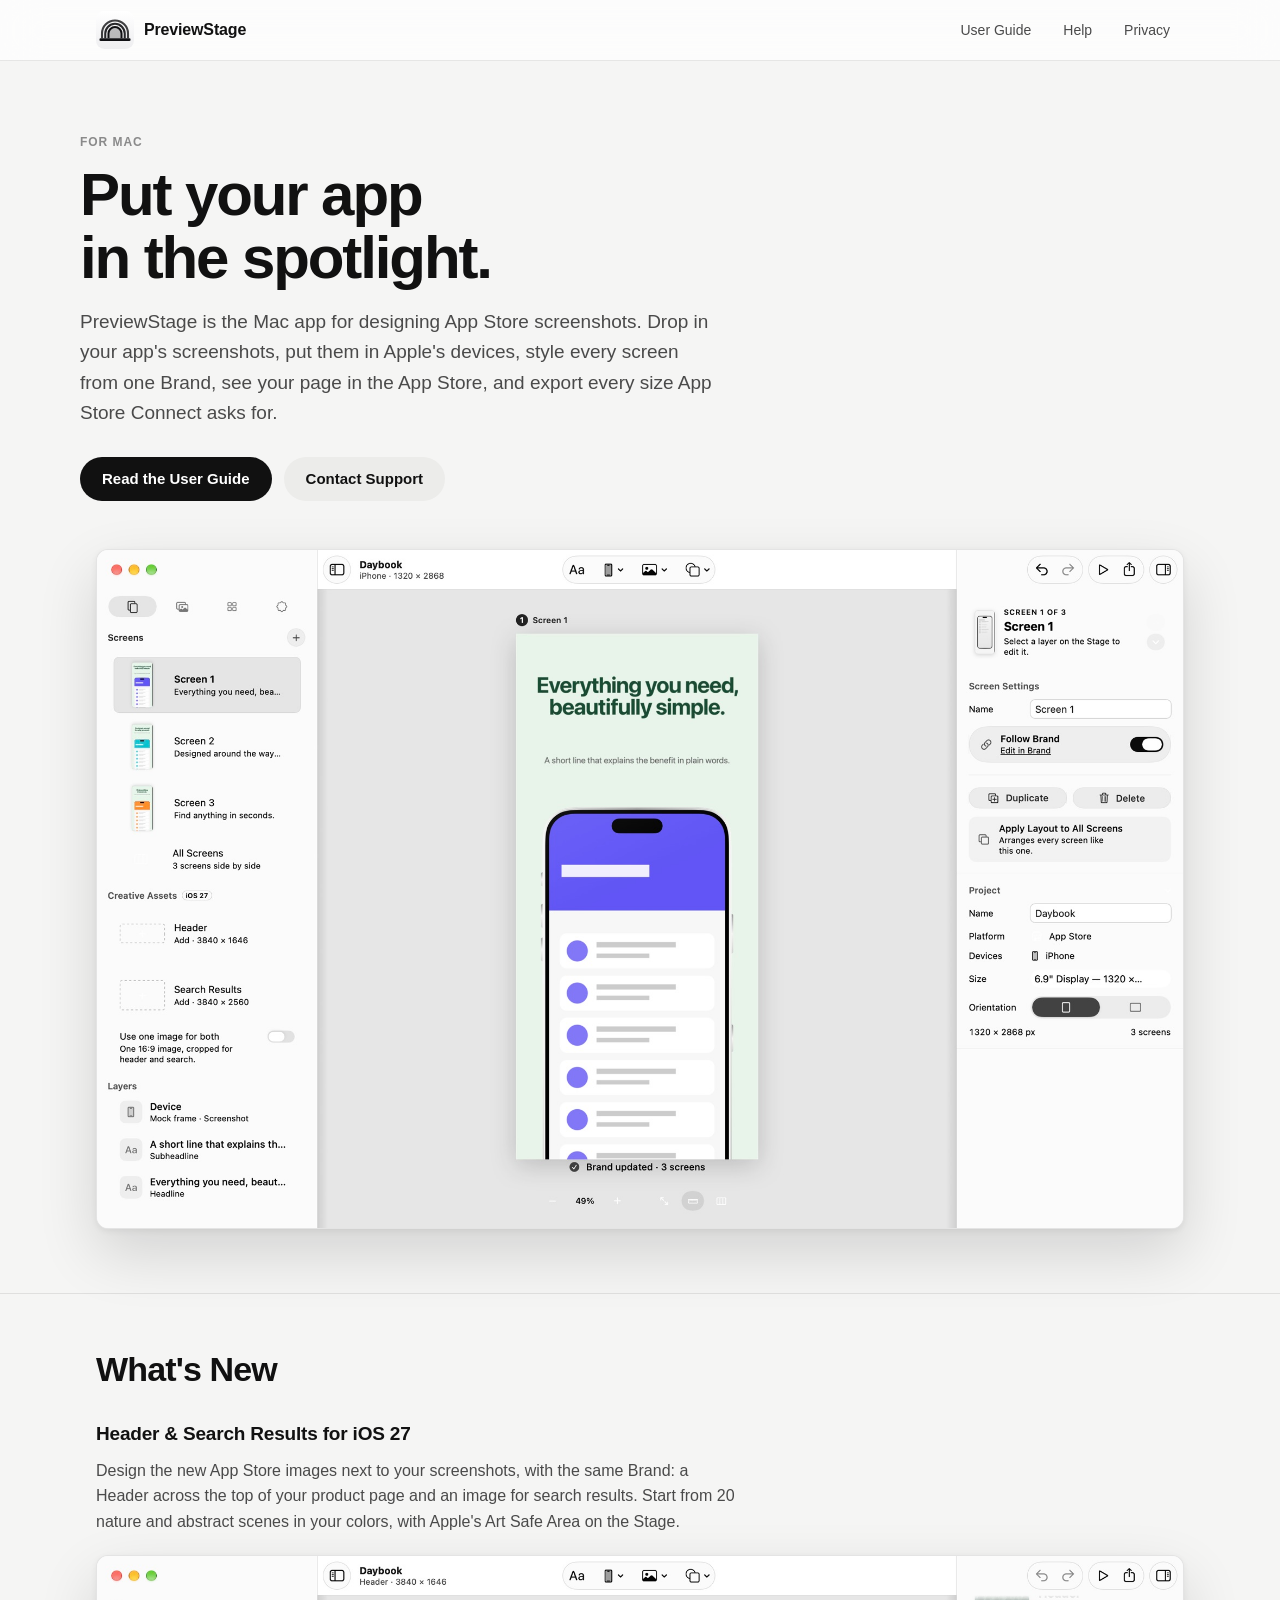
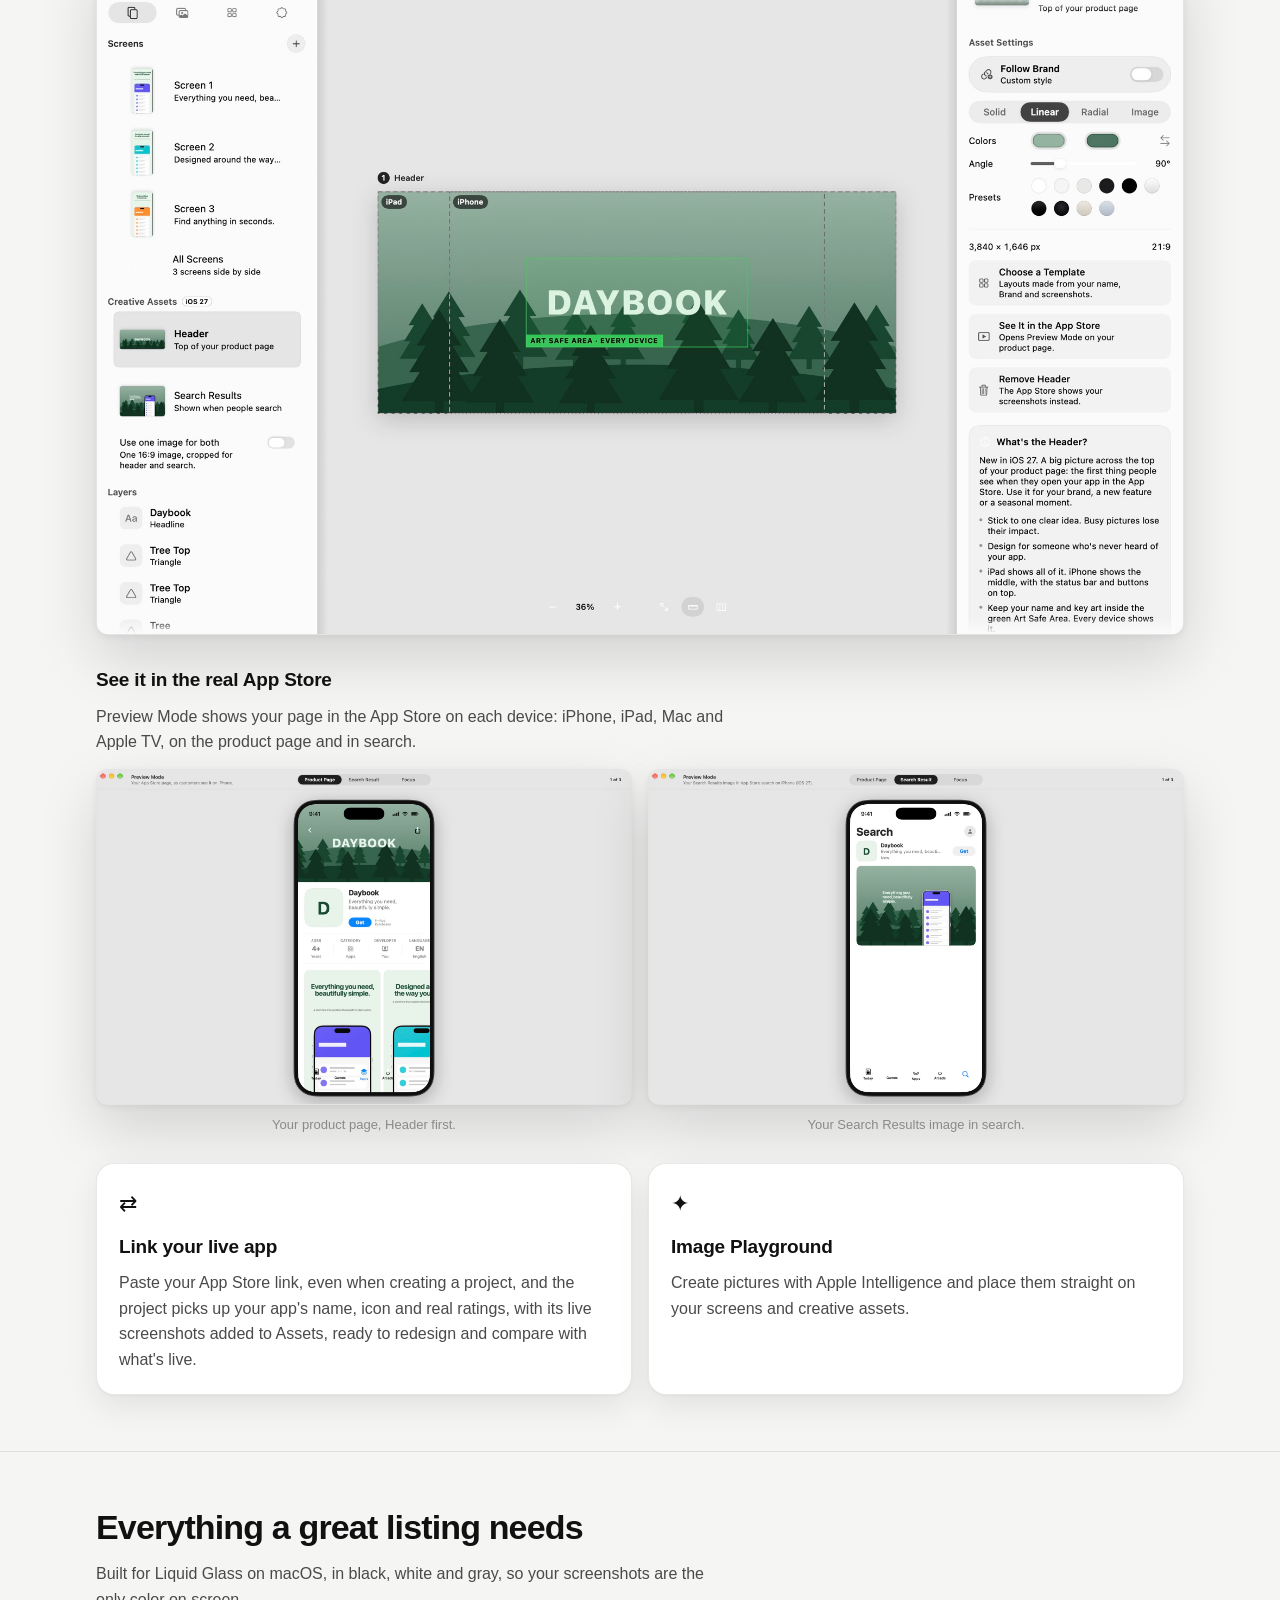
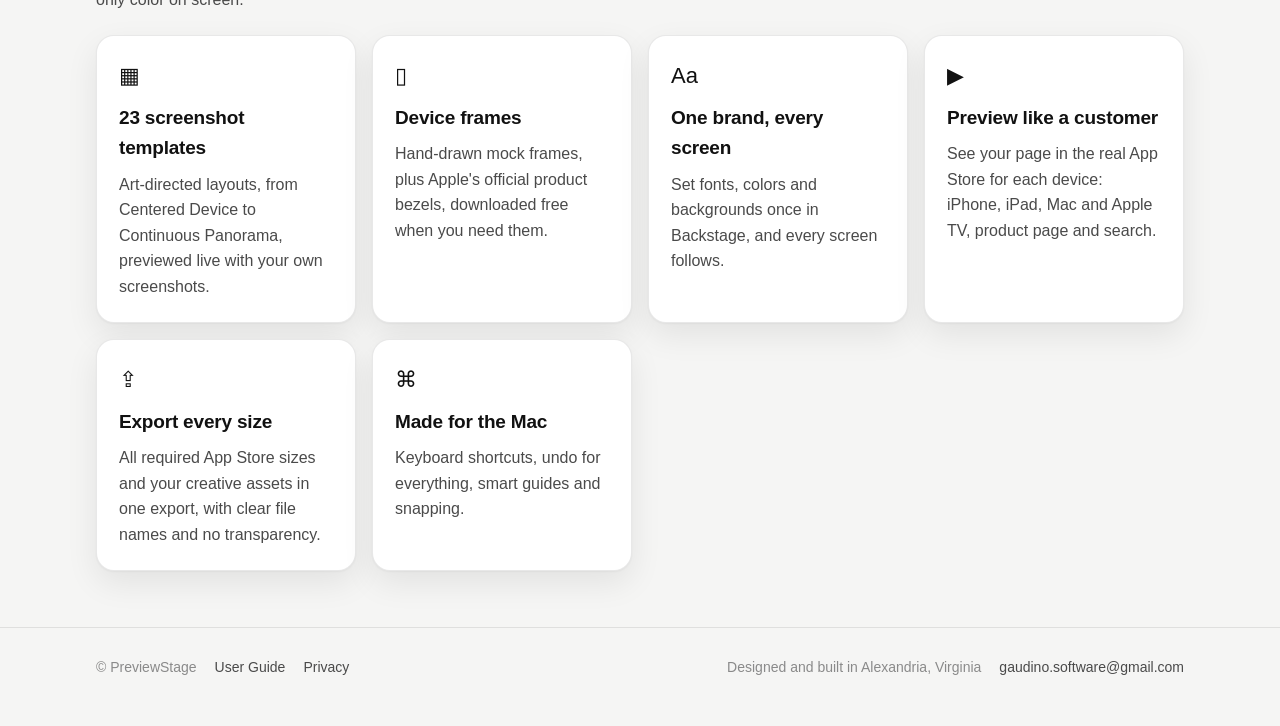
==== commit 5260ebcd: "Linking adds screenshots to Assets; Assets Preview" ====
--- a/index.html
+++ b/index.html
@@ -56,7 +56,7 @@
       </div>
 
       <div class="grid" style="margin-top:28px">
-        <div class="card"><div class="icon">⇄</div><h3>Link your live app</h3><p>Paste your App Store link, even when creating a project, and it becomes your app: its name, icon, live screenshots and real ratings, ready to redesign and compare with what's live.</p></div>
+        <div class="card"><div class="icon">⇄</div><h3>Link your live app</h3><p>Paste your App Store link, even when creating a project, and the project picks up your app's name, icon and real ratings, with its live screenshots added to Assets, ready to redesign and compare with what's live.</p></div>
         <div class="card"><div class="icon">✦</div><h3>Image Playground</h3><p>Create pictures with Apple Intelligence and place them straight on your screens and creative assets.</p></div>
       </div>
     </div>
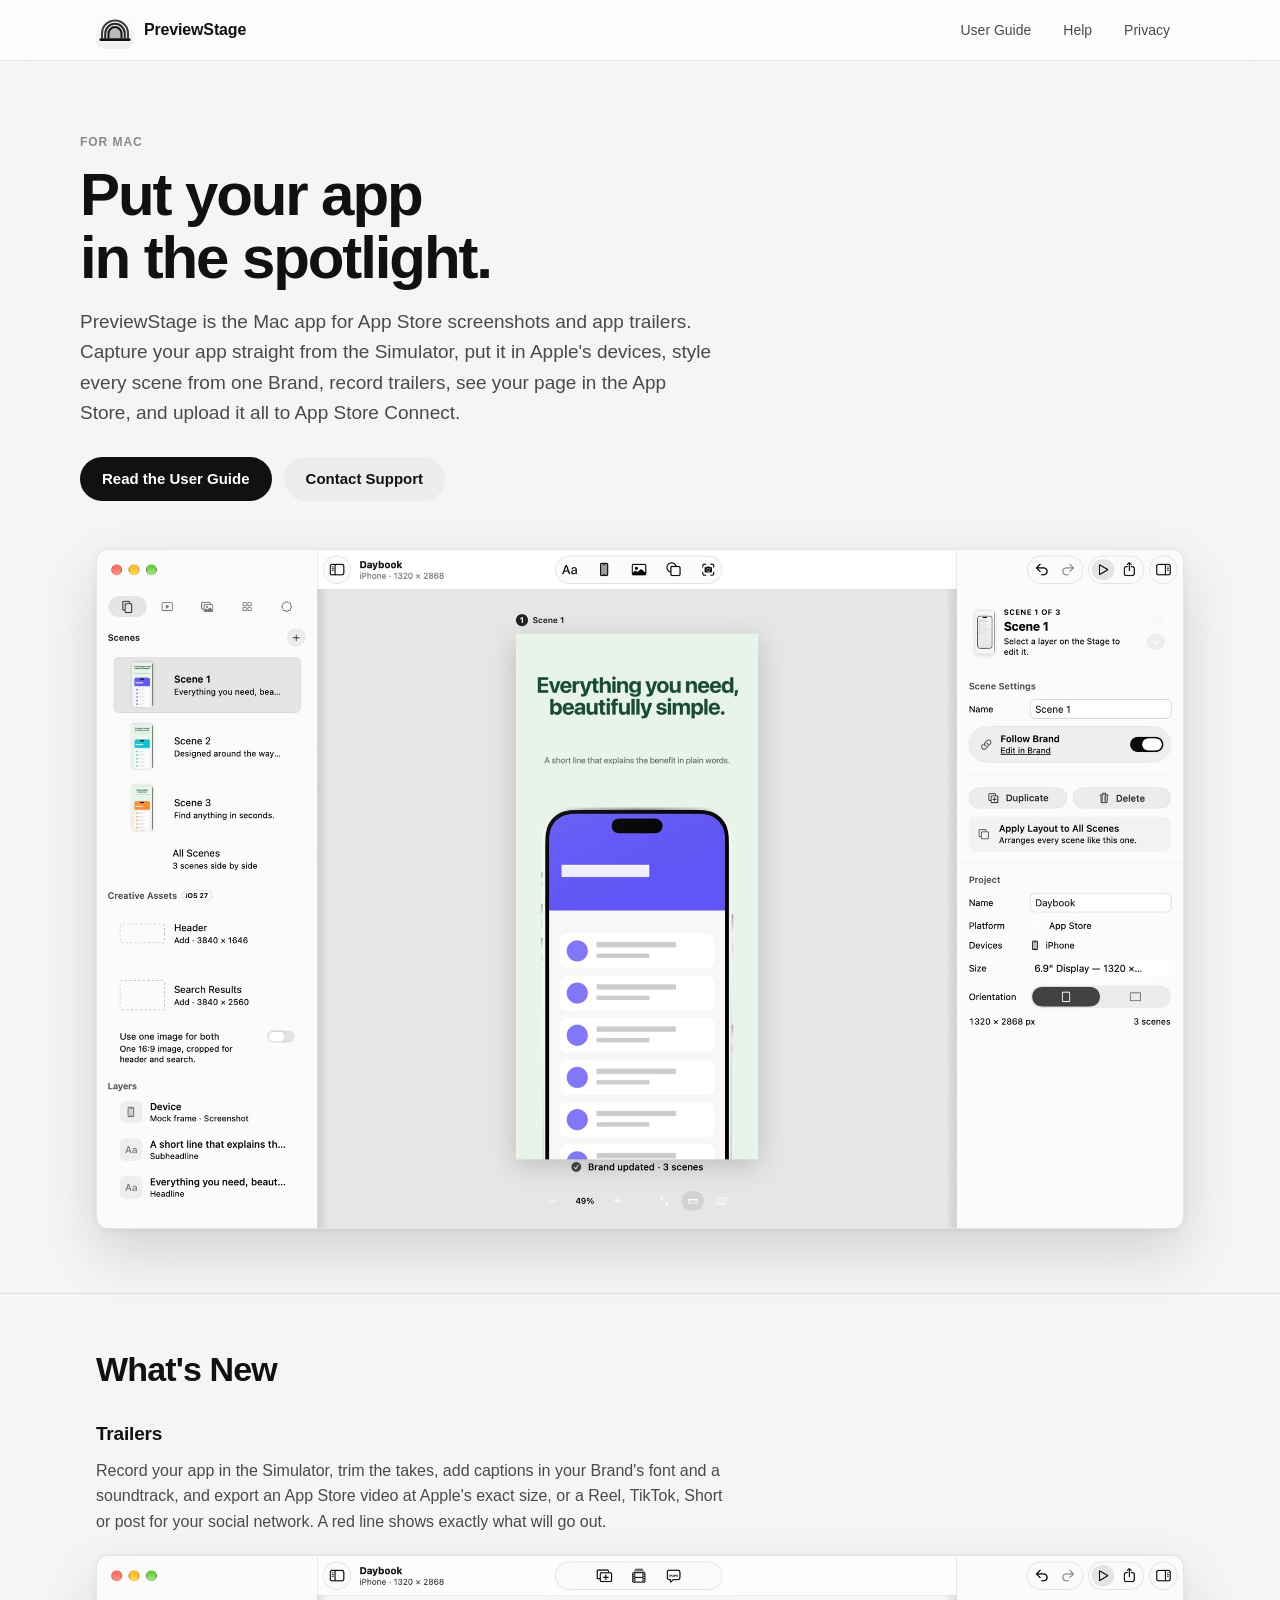
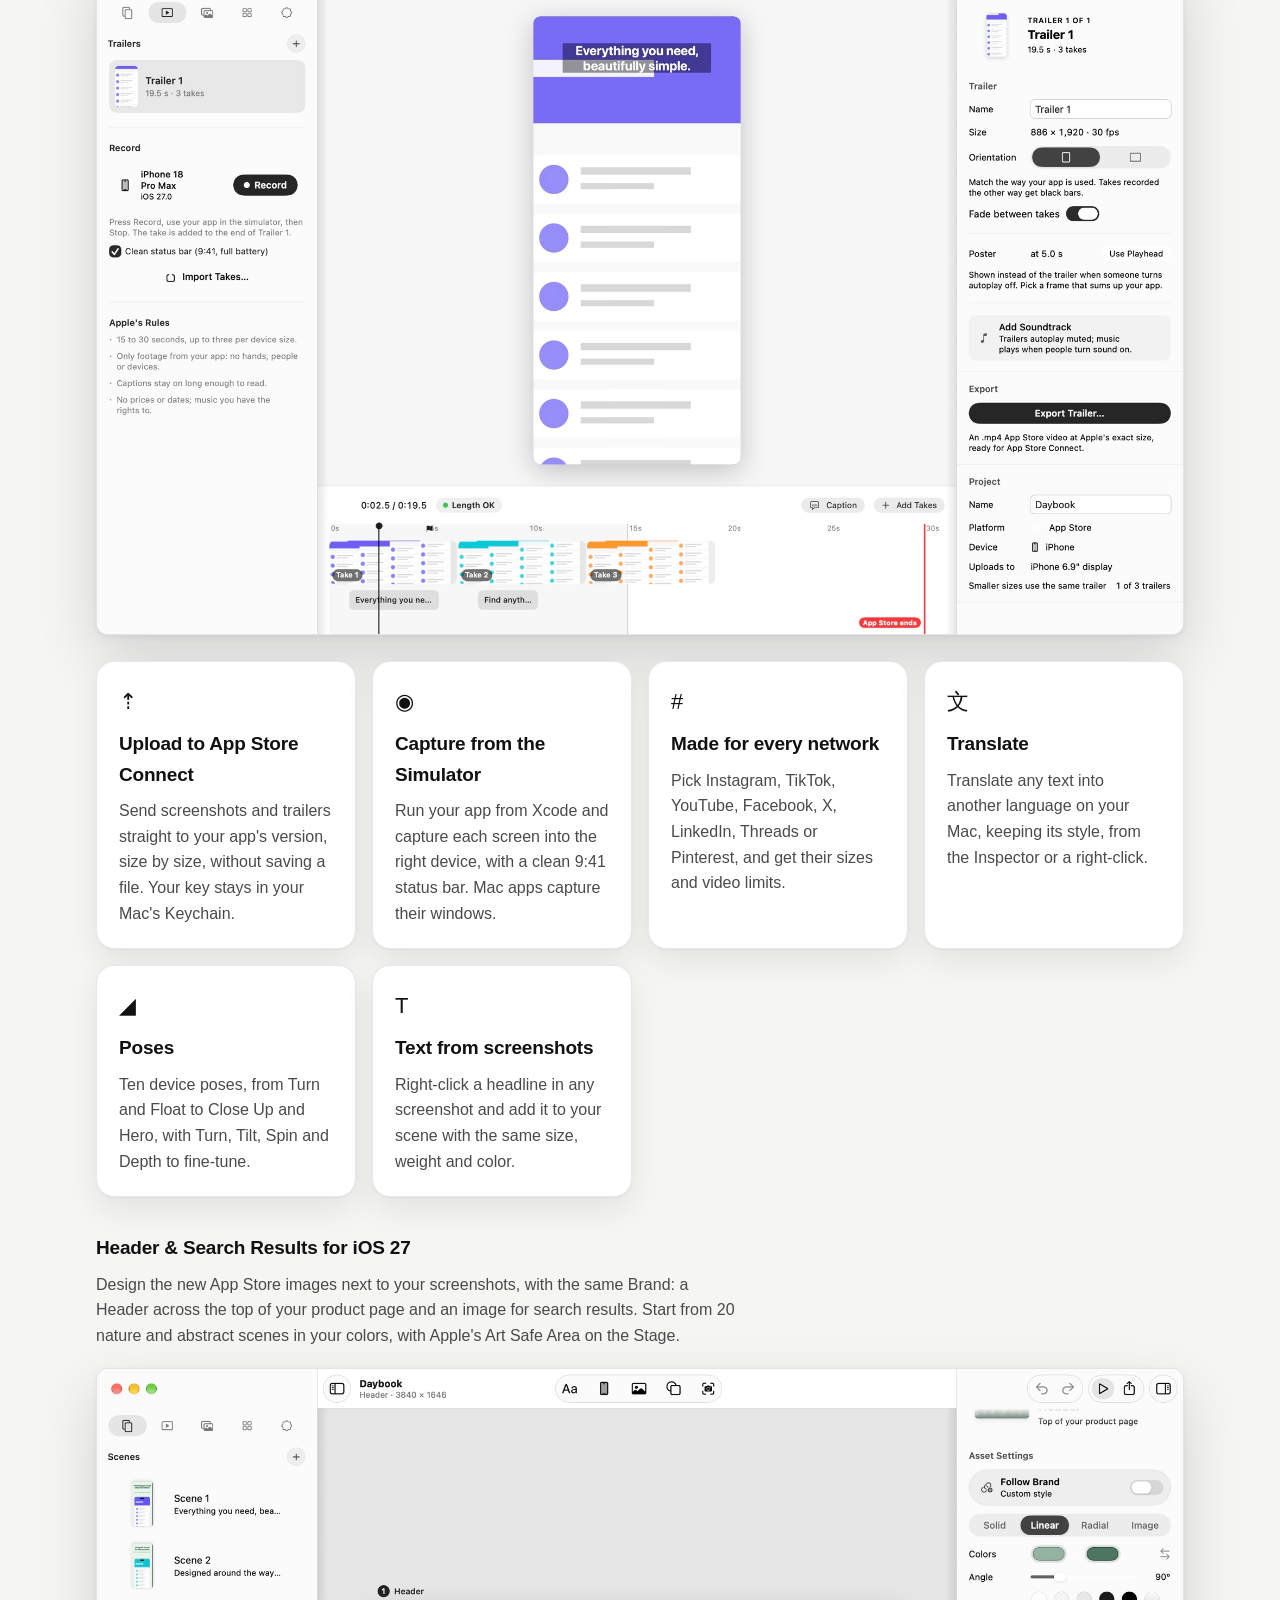
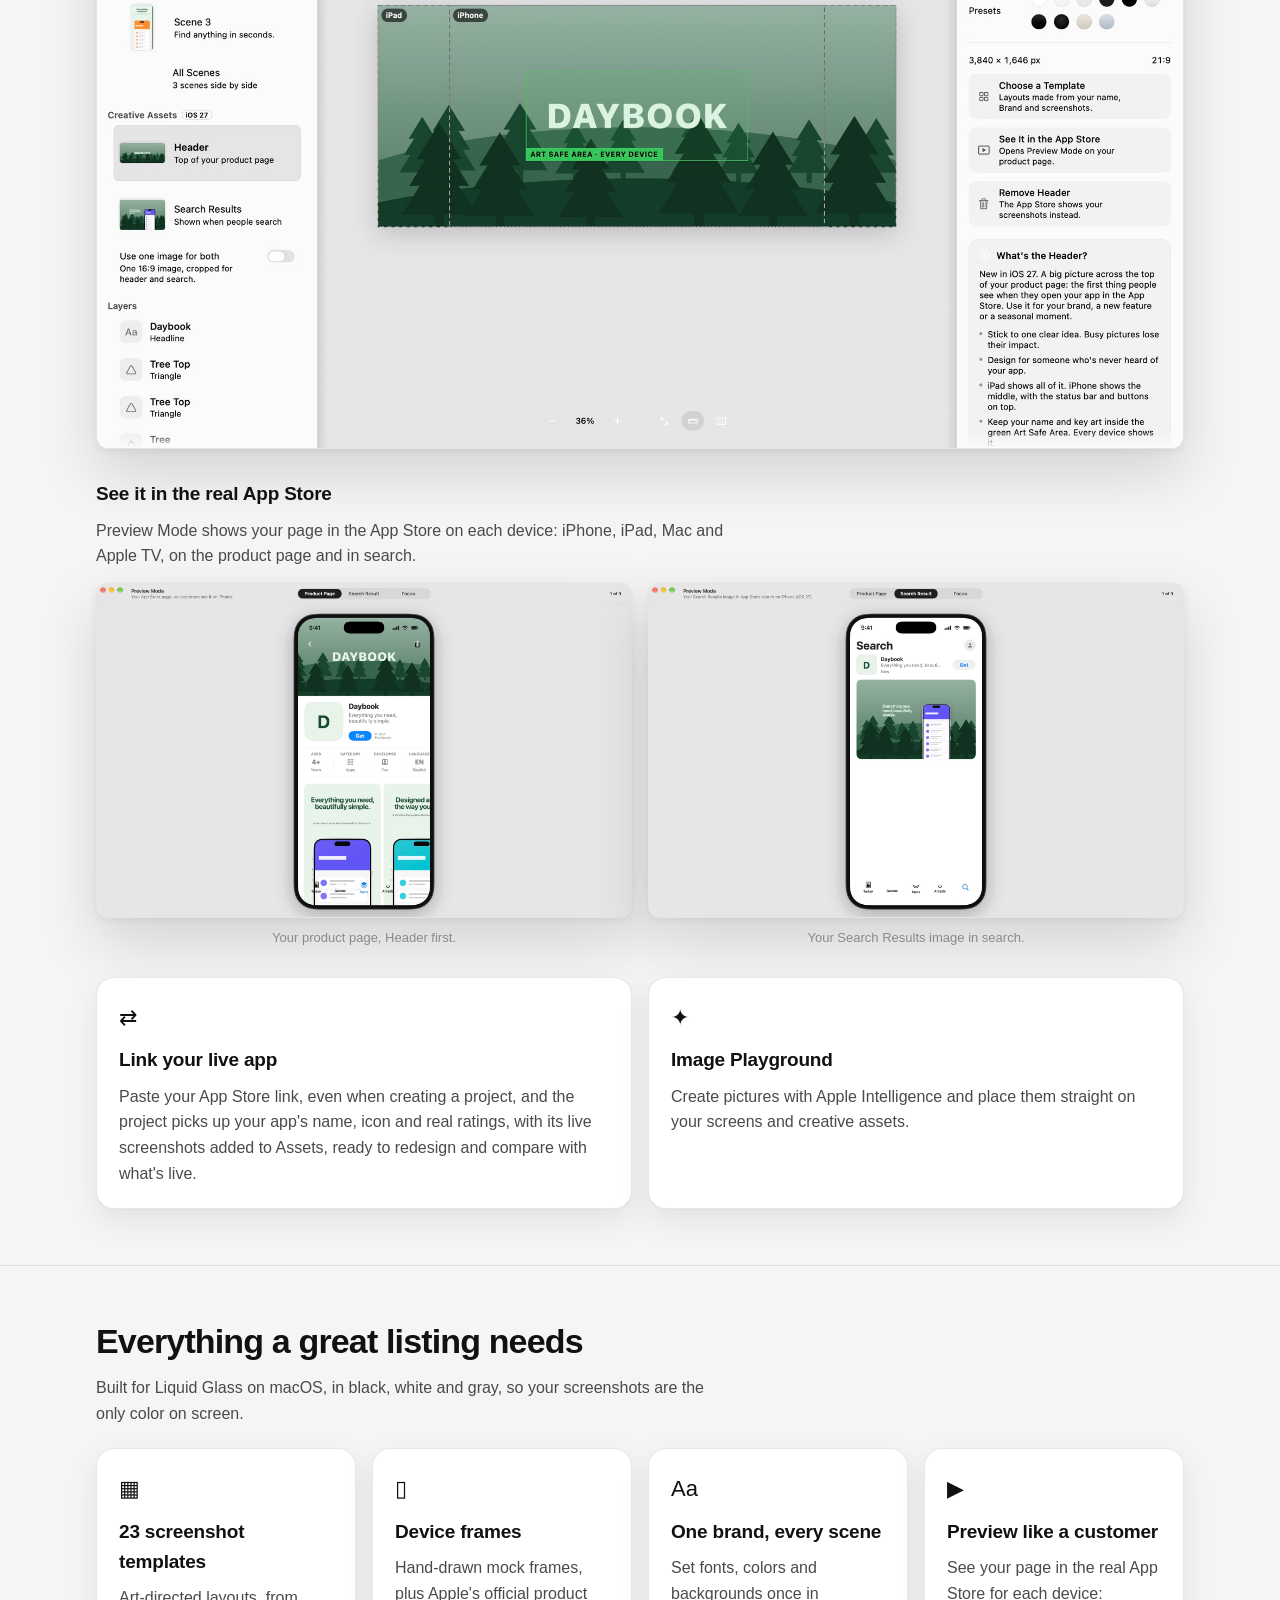
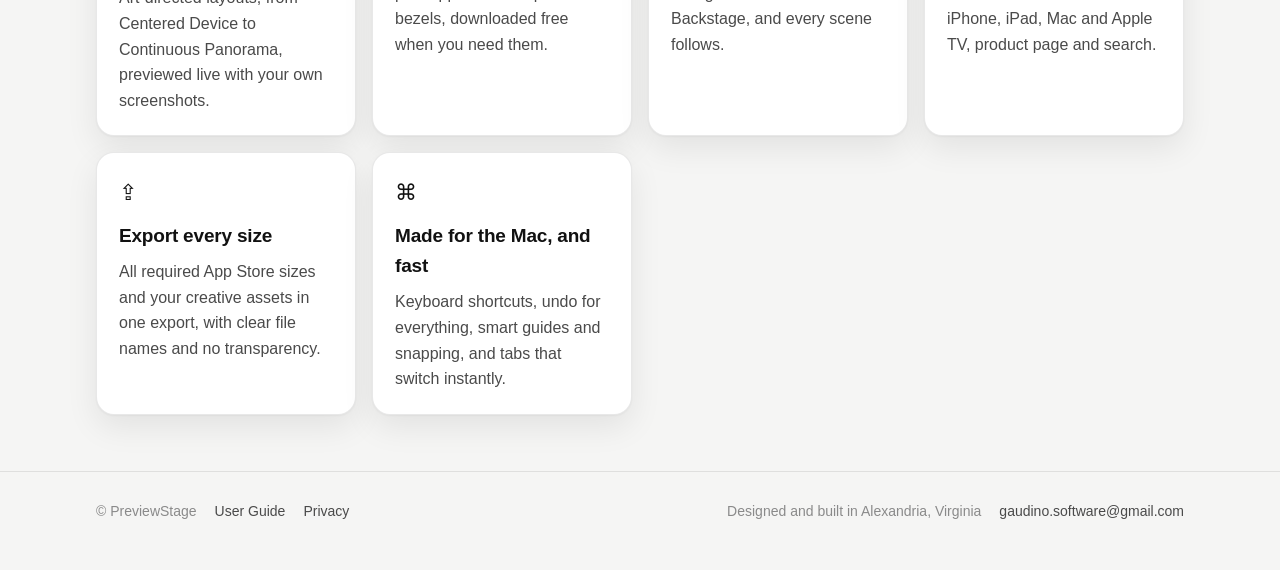
==== commit c449d116: "Trailers, social networks, Capture from Simulator, Upload to App Store Connect, translate, poses, te" ====
--- a/index.html
+++ b/index.html
@@ -4,7 +4,7 @@
 <meta charset="utf-8">
 <meta name="viewport" content="width=device-width, initial-scale=1">
 <title>PreviewStage · Put your app in the spotlight.</title>
-<meta name="description" content="PreviewStage is the Mac app for designing App Store screenshots: Apple device frames, one Brand for every screen, an App Store preview and every export size.">
+<meta name="description" content="PreviewStage is the Mac app for App Store screenshots and app trailers: capture from the Simulator, Apple device frames, one Brand for every scene, an App Store preview, social media formats, and upload straight to App Store Connect.">
 <link rel="icon" type="image/png" sizes="32x32" href="favicon-32.png?v=7">
 <link rel="icon" type="image/png" sizes="192x192" href="favicon-192.png?v=7">
 <link rel="shortcut icon" href="favicon.ico?v=7">
@@ -27,7 +27,7 @@
   <div class="wrap hero">
     <p class="eyebrow">For Mac</p>
     <h1>Put your app<br>in the spotlight.</h1>
-    <p class="lede">PreviewStage is the Mac app for designing App Store screenshots. Drop in your app's screenshots, put them in Apple's devices, style every screen from one Brand, see your page in the App Store, and export every size App Store Connect asks for.</p>
+    <p class="lede">PreviewStage is the Mac app for App Store screenshots and app trailers. Capture your app straight from the Simulator, put it in Apple's devices, style every scene from one Brand, record trailers, see your page in the App Store, and upload it all to App Store Connect.</p>
     <div class="actions">
       <a class="button" href="support.html">Read the User Guide</a>
       <a class="button secondary" href="mailto:gaudino.software@gmail.com">Contact Support</a>
@@ -36,7 +36,7 @@
 
   <div class="wrap">
     <figure class="figure hero-shot">
-      <img width="2000" height="1250" class="shot window" src="images/editor.jpg?v=5" alt="The PreviewStage editor: Backstage, Stage and Inspector">
+      <img width="2000" height="1250" class="shot window" src="images/editor.jpg?v=6" alt="The PreviewStage editor: Backstage, Stage and Inspector">
     </figure>
   </div>
 
@@ -44,15 +44,28 @@
     <div class="wrap">
       <h2>What's New</h2>
 
-      <h3>Header &amp; Search Results for iOS 27</h3>
+      <h3>Trailers</h3>
+      <p style="max-width:640px">Record your app in the Simulator, trim the takes, add captions in your Brand's font and a soundtrack, and export an App Store video at Apple's exact size, or a Reel, TikTok, Short or post for your social network. A red line shows exactly what will go out.</p>
+      <figure class="figure"><img width="2000" height="1250" class="shot window" src="images/trailers.jpg?v=6" alt="A trailer in PreviewStage, with its takes and captions on the timeline" loading="lazy"></figure>
+
+      <div class="grid" style="margin-top:8px">
+        <div class="card"><div class="icon">⇡</div><h3>Upload to App Store Connect</h3><p>Send screenshots and trailers straight to your app's version, size by size, without saving a file. Your key stays in your Mac's Keychain.</p></div>
+        <div class="card"><div class="icon">◉</div><h3>Capture from the Simulator</h3><p>Run your app from Xcode and capture each screen into the right device, with a clean 9:41 status bar. Mac apps capture their windows.</p></div>
+        <div class="card"><div class="icon">#</div><h3>Made for every network</h3><p>Pick Instagram, TikTok, YouTube, Facebook, X, LinkedIn, Threads or Pinterest, and get their sizes and video limits.</p></div>
+        <div class="card"><div class="icon">文</div><h3>Translate</h3><p>Translate any text into another language on your Mac, keeping its style, from the Inspector or a right-click.</p></div>
+        <div class="card"><div class="icon">◢</div><h3>Poses</h3><p>Ten device poses, from Turn and Float to Close Up and Hero, with Turn, Tilt, Spin and Depth to fine-tune.</p></div>
+        <div class="card"><div class="icon">T</div><h3>Text from screenshots</h3><p>Right-click a headline in any screenshot and add it to your scene with the same size, weight and color.</p></div>
+      </div>
+
+      <h3 style="margin-top:36px">Header &amp; Search Results for iOS 27</h3>
       <p style="max-width:640px">Design the new App Store images next to your screenshots, with the same Brand: a Header across the top of your product page and an image for search results. Start from 20 nature and abstract scenes in your colors, with Apple's Art Safe Area on the Stage.</p>
-      <figure class="figure"><img width="2000" height="1250" class="shot window" src="images/creative-header.jpg?v=5" alt="A Header image open in PreviewStage" loading="lazy"></figure>
+      <figure class="figure"><img width="2000" height="1250" class="shot window" src="images/creative-header.jpg?v=6" alt="A Header image open in PreviewStage" loading="lazy"></figure>
 
       <h3>See it in the real App Store</h3>
       <p style="max-width:640px">Preview Mode shows your page in the App Store on each device: iPhone, iPad, Mac and Apple TV, on the product page and in search.</p>
       <div class="grid" style="margin-top:8px">
-        <figure class="figure" style="margin:0"><img width="2000" height="1250" class="shot window" src="images/preview.jpg?v=5" alt="Preview Mode: the product page on iPhone" loading="lazy"><figcaption>Your product page, Header first.</figcaption></figure>
-        <figure class="figure" style="margin:0"><img width="2000" height="1250" class="shot window" src="images/preview-search.jpg?v=5" alt="Preview Mode: App Store search on iPhone" loading="lazy"><figcaption>Your Search Results image in search.</figcaption></figure>
+        <figure class="figure" style="margin:0"><img width="2000" height="1250" class="shot window" src="images/preview.jpg?v=6" alt="Preview Mode: the product page on iPhone" loading="lazy"><figcaption>Your product page, Header first.</figcaption></figure>
+        <figure class="figure" style="margin:0"><img width="2000" height="1250" class="shot window" src="images/preview-search.jpg?v=6" alt="Preview Mode: App Store search on iPhone" loading="lazy"><figcaption>Your Search Results image in search.</figcaption></figure>
       </div>
 
       <div class="grid" style="margin-top:28px">
@@ -69,10 +82,10 @@
       <div class="grid" style="margin-top:22px">
         <div class="card"><div class="icon">▦</div><h3>23 screenshot templates</h3><p>Art-directed layouts, from Centered Device to Continuous Panorama, previewed live with your own screenshots.</p></div>
         <div class="card"><div class="icon">▯</div><h3>Device frames</h3><p>Hand-drawn mock frames, plus Apple's official product bezels, downloaded free when you need them.</p></div>
-        <div class="card"><div class="icon">Aa</div><h3>One brand, every screen</h3><p>Set fonts, colors and backgrounds once in Backstage, and every screen follows.</p></div>
+        <div class="card"><div class="icon">Aa</div><h3>One brand, every scene</h3><p>Set fonts, colors and backgrounds once in Backstage, and every scene follows.</p></div>
         <div class="card"><div class="icon">▶</div><h3>Preview like a customer</h3><p>See your page in the real App Store for each device: iPhone, iPad, Mac and Apple TV, product page and search.</p></div>
         <div class="card"><div class="icon">⇪</div><h3>Export every size</h3><p>All required App Store sizes and your creative assets in one export, with clear file names and no transparency.</p></div>
-        <div class="card"><div class="icon">⌘</div><h3>Made for the Mac</h3><p>Keyboard shortcuts, undo for everything, smart guides and snapping.</p></div>
+        <div class="card"><div class="icon">⌘</div><h3>Made for the Mac, and fast</h3><p>Keyboard shortcuts, undo for everything, smart guides and snapping, and tabs that switch instantly.</p></div>
       </div>
     </div>
   </section>
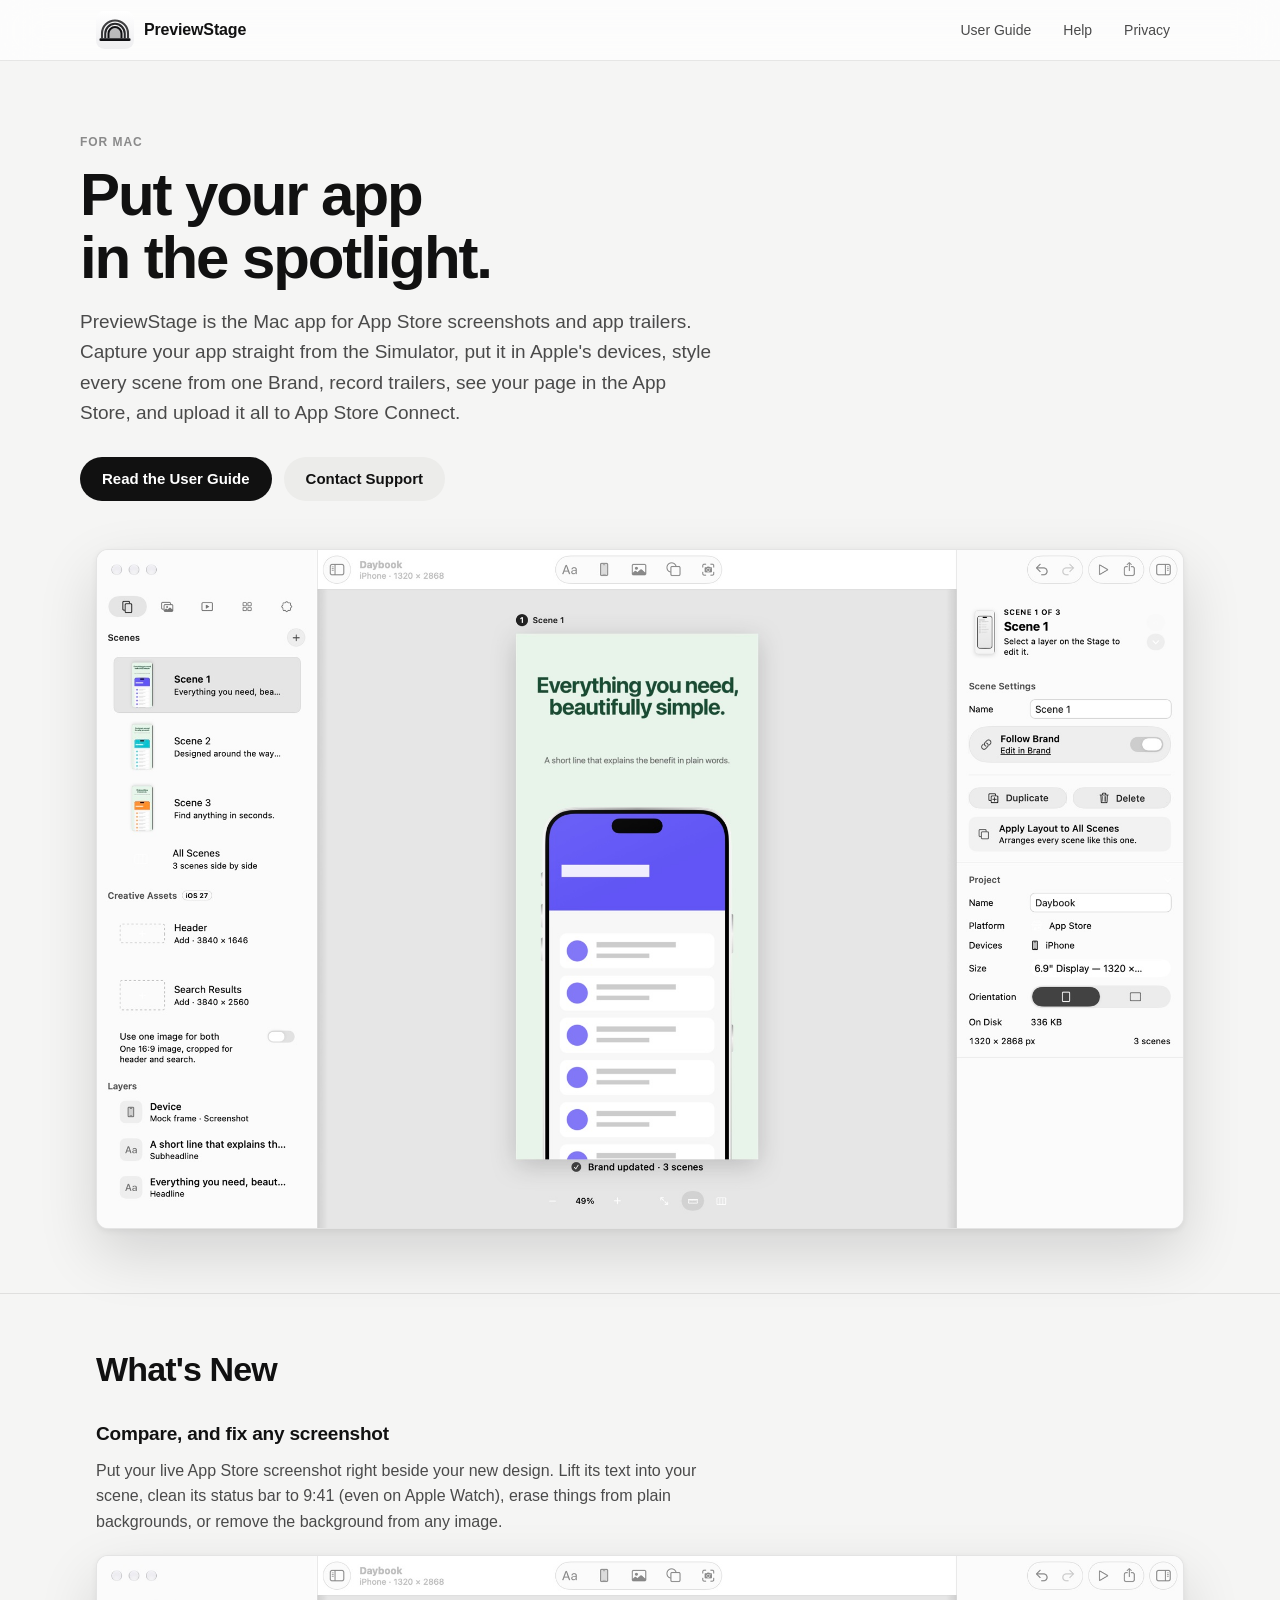
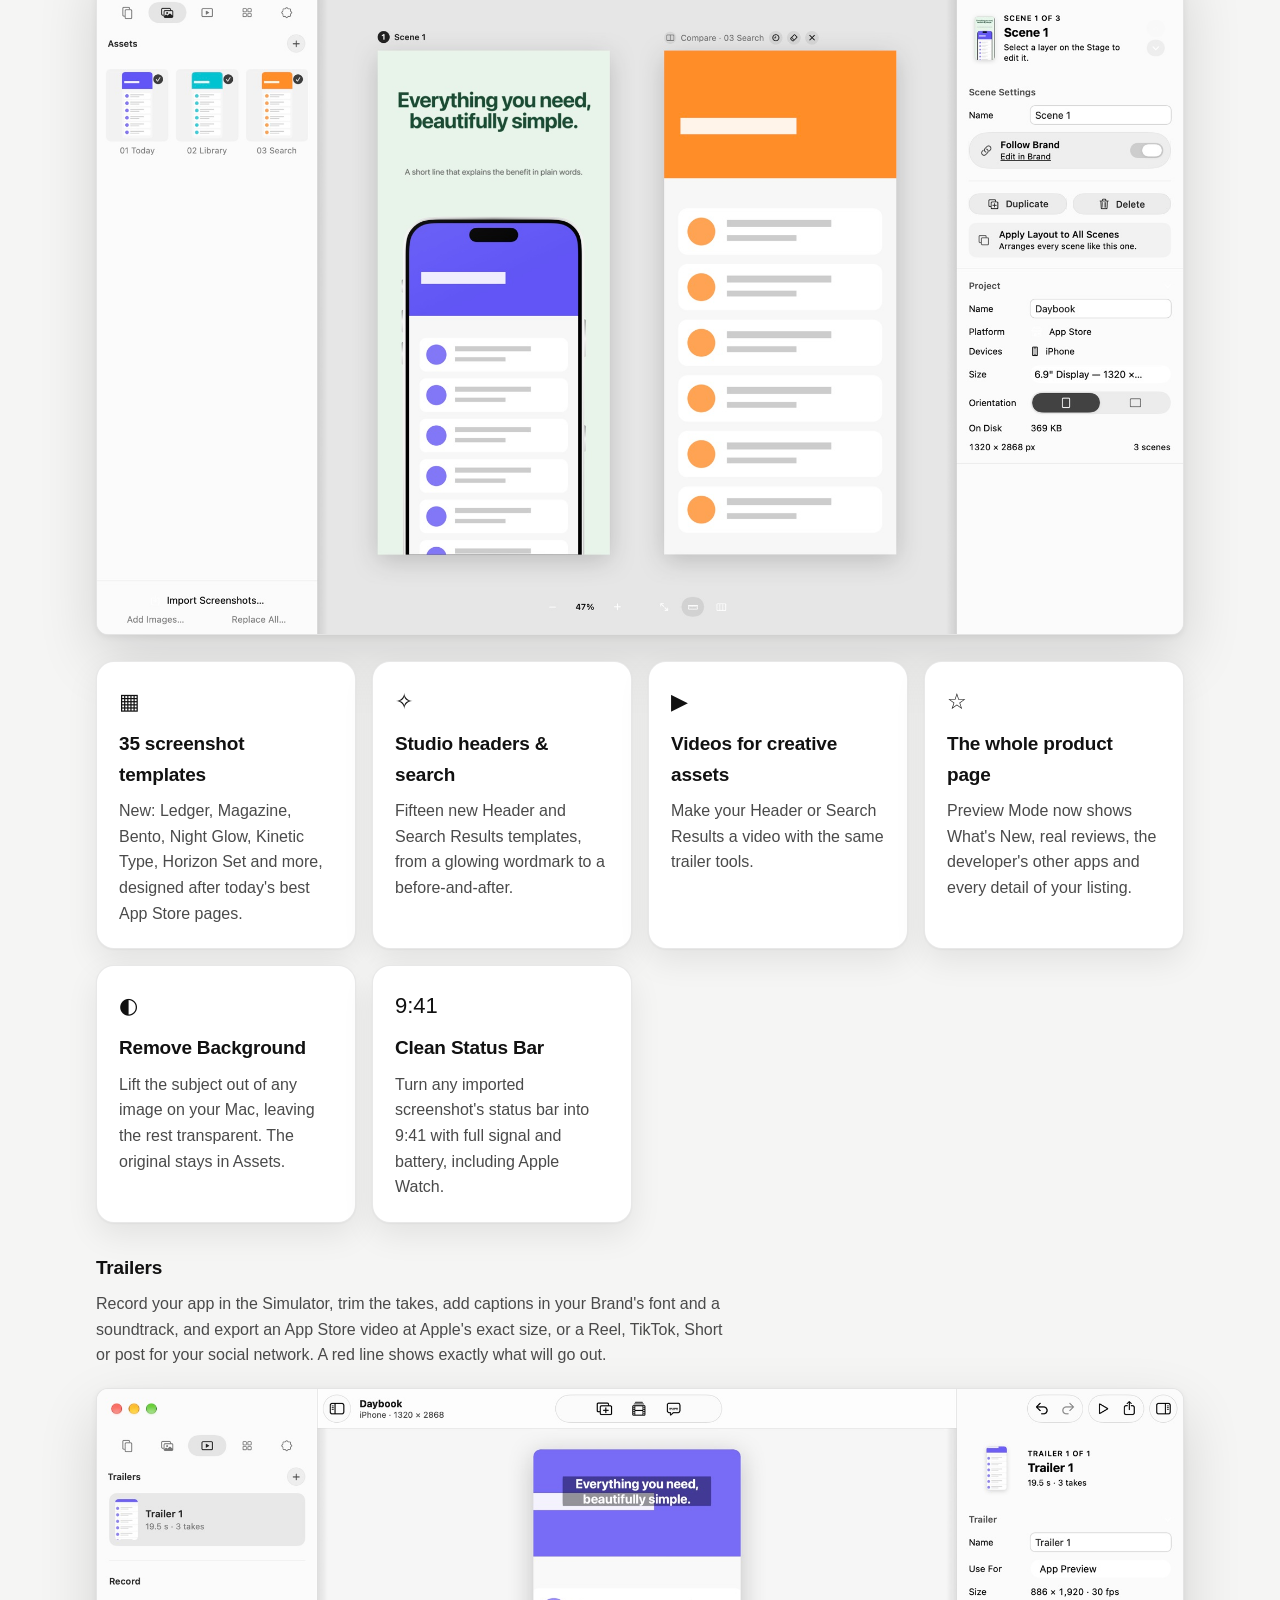
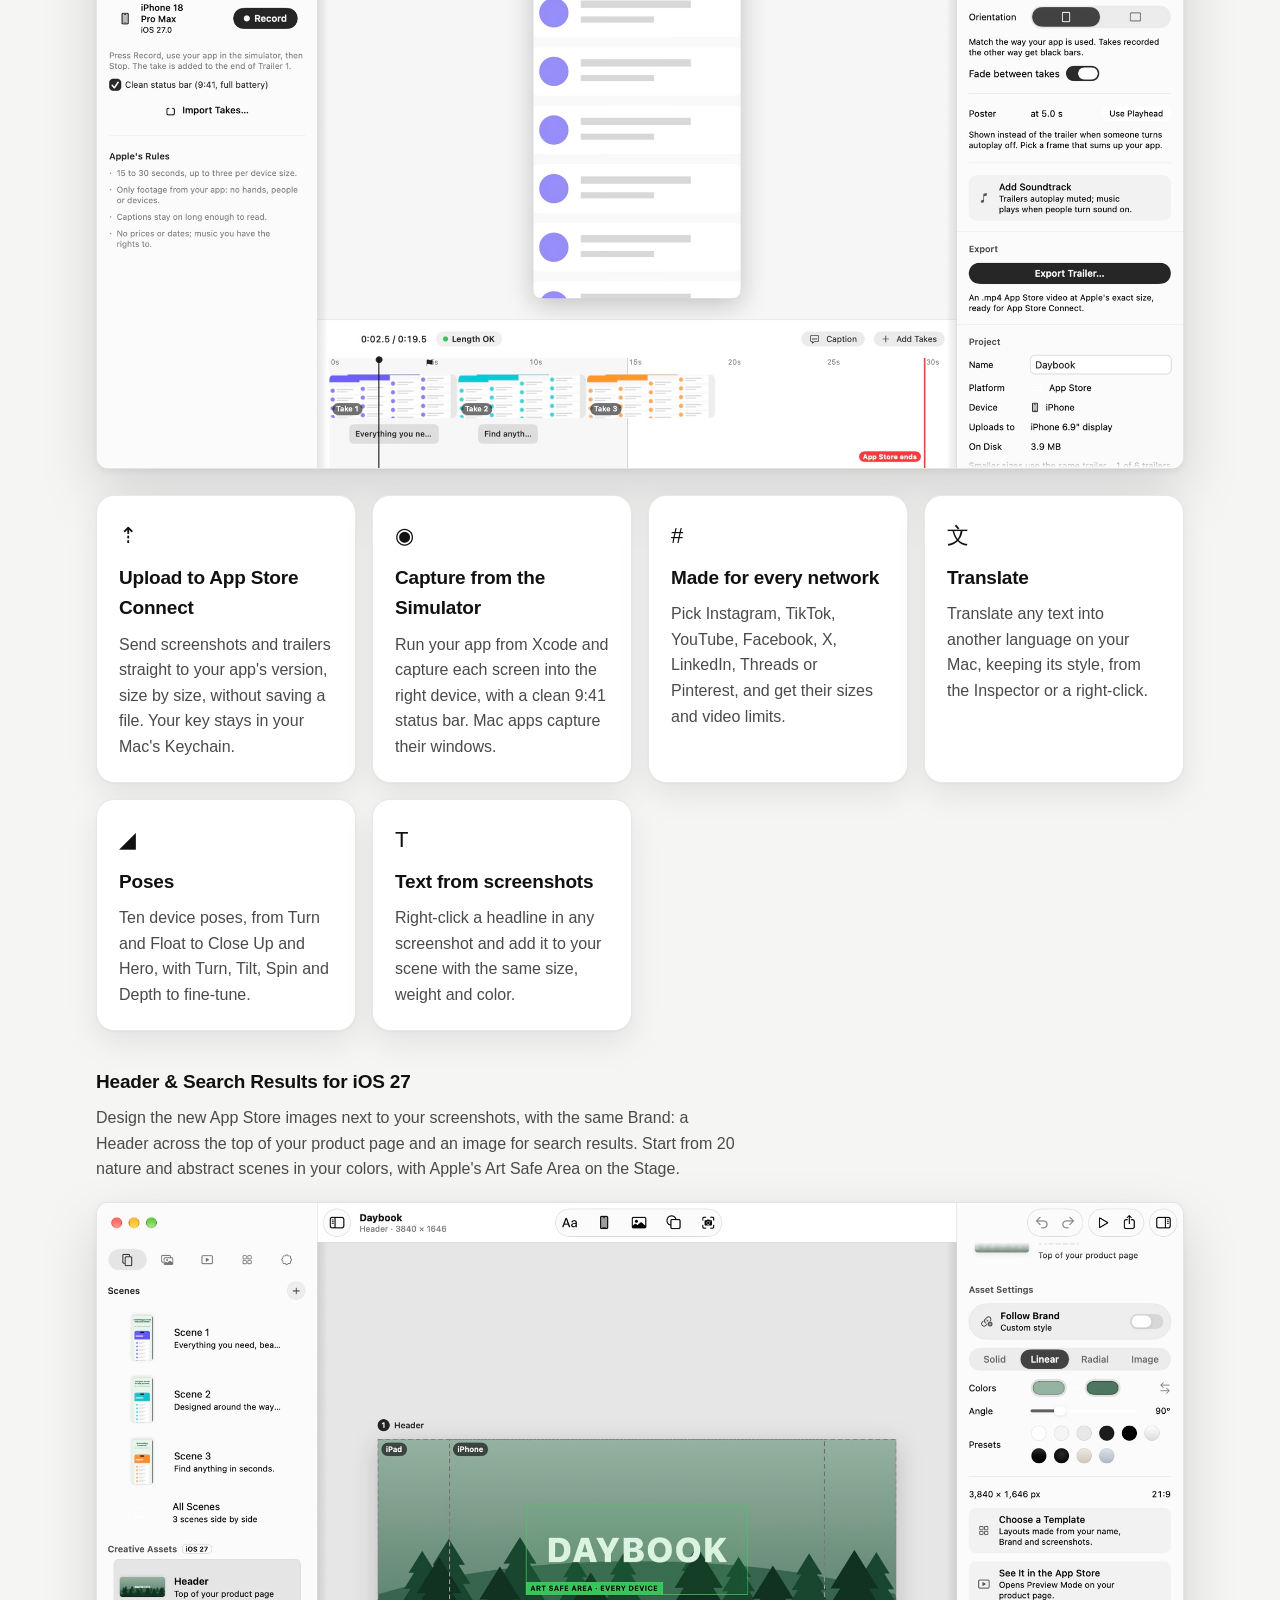
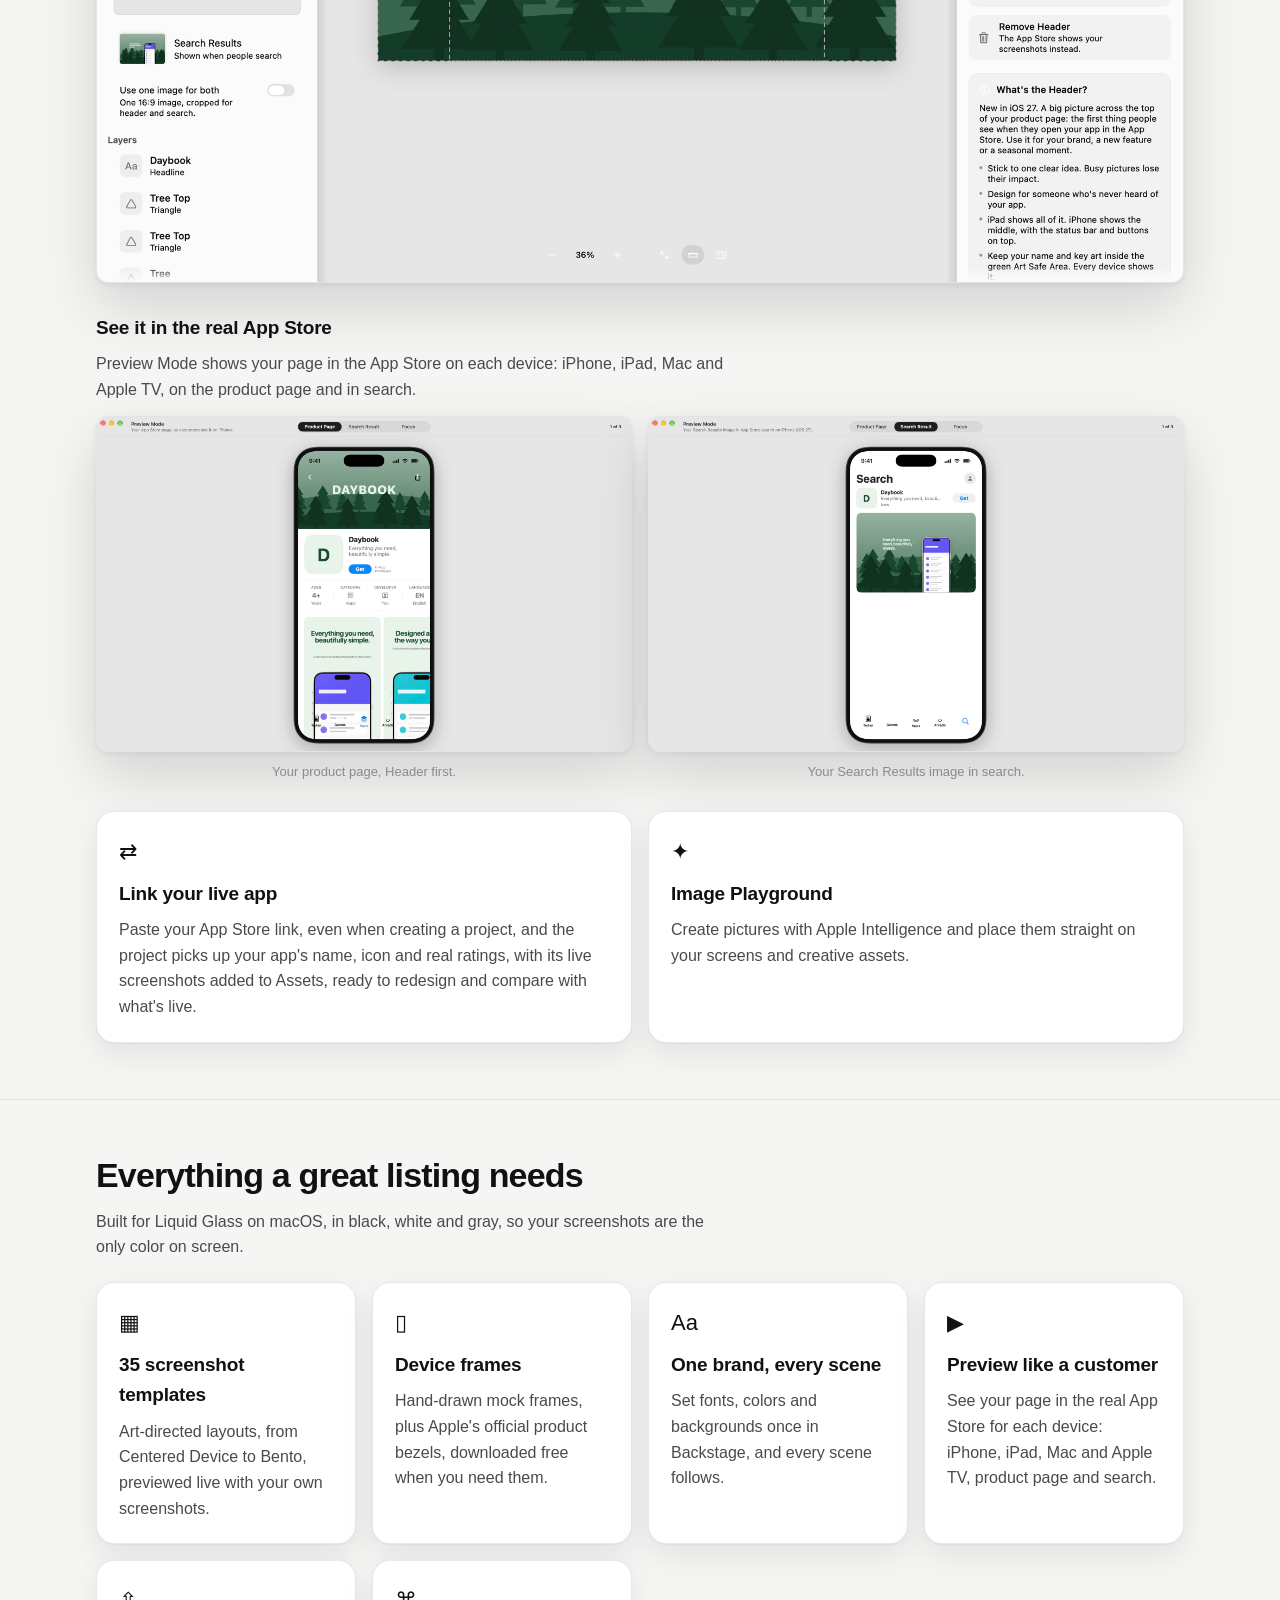
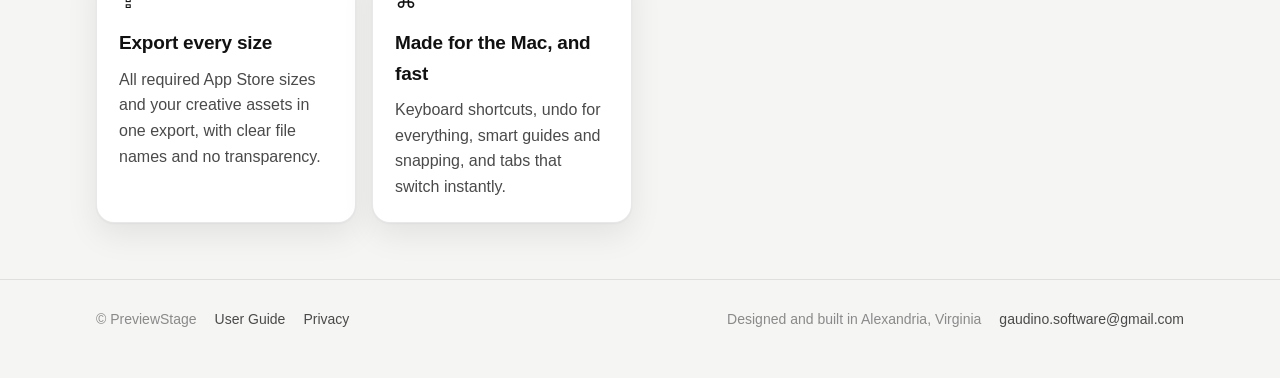
==== commit 4336f3e9: "Compare, Remove Background, Clean Status Bar, creative-asset trailers, full product page, new templa" ====
--- a/index.html
+++ b/index.html
@@ -36,7 +36,7 @@
 
   <div class="wrap">
     <figure class="figure hero-shot">
-      <img width="2000" height="1250" class="shot window" src="images/editor.jpg?v=6" alt="The PreviewStage editor: Backstage, Stage and Inspector">
+      <img width="2000" height="1250" class="shot window" src="images/editor.jpg?v=7" alt="The PreviewStage editor: Backstage, Stage and Inspector">
     </figure>
   </div>
 
@@ -44,9 +44,23 @@
     <div class="wrap">
       <h2>What's New</h2>
 
+      <h3>Compare, and fix any screenshot</h3>
+      <p style="max-width:640px">Put your live App Store screenshot right beside your new design. Lift its text into your scene, clean its status bar to 9:41 (even on Apple Watch), erase things from plain backgrounds, or remove the background from any image.</p>
+      <figure class="figure"><img width="2000" height="1250" class="shot window" src="images/compare.jpg?v=7" alt="Compare in PreviewStage" loading="lazy"></figure>
+
+      <div class="grid" style="margin-top:8px">
+        <div class="card"><div class="icon">▦</div><h3>35 screenshot templates</h3><p>New: Ledger, Magazine, Bento, Night Glow, Kinetic Type, Horizon Set and more, designed after today's best App Store pages.</p></div>
+        <div class="card"><div class="icon">✧</div><h3>Studio headers &amp; search</h3><p>Fifteen new Header and Search Results templates, from a glowing wordmark to a before-and-after.</p></div>
+        <div class="card"><div class="icon">▶</div><h3>Videos for creative assets</h3><p>Make your Header or Search Results a video with the same trailer tools.</p></div>
+        <div class="card"><div class="icon">☆</div><h3>The whole product page</h3><p>Preview Mode now shows What's New, real reviews, the developer's other apps and every detail of your listing.</p></div>
+        <div class="card"><div class="icon">◐</div><h3>Remove Background</h3><p>Lift the subject out of any image on your Mac, leaving the rest transparent. The original stays in Assets.</p></div>
+        <div class="card"><div class="icon">9:41</div><h3>Clean Status Bar</h3><p>Turn any imported screenshot's status bar into 9:41 with full signal and battery, including Apple Watch.</p></div>
+      </div>
+
+
       <h3>Trailers</h3>
       <p style="max-width:640px">Record your app in the Simulator, trim the takes, add captions in your Brand's font and a soundtrack, and export an App Store video at Apple's exact size, or a Reel, TikTok, Short or post for your social network. A red line shows exactly what will go out.</p>
-      <figure class="figure"><img width="2000" height="1250" class="shot window" src="images/trailers.jpg?v=6" alt="A trailer in PreviewStage, with its takes and captions on the timeline" loading="lazy"></figure>
+      <figure class="figure"><img width="2000" height="1250" class="shot window" src="images/trailers.jpg?v=7" alt="A trailer in PreviewStage, with its takes and captions on the timeline" loading="lazy"></figure>
 
       <div class="grid" style="margin-top:8px">
         <div class="card"><div class="icon">⇡</div><h3>Upload to App Store Connect</h3><p>Send screenshots and trailers straight to your app's version, size by size, without saving a file. Your key stays in your Mac's Keychain.</p></div>
@@ -59,13 +73,13 @@
 
       <h3 style="margin-top:36px">Header &amp; Search Results for iOS 27</h3>
       <p style="max-width:640px">Design the new App Store images next to your screenshots, with the same Brand: a Header across the top of your product page and an image for search results. Start from 20 nature and abstract scenes in your colors, with Apple's Art Safe Area on the Stage.</p>
-      <figure class="figure"><img width="2000" height="1250" class="shot window" src="images/creative-header.jpg?v=6" alt="A Header image open in PreviewStage" loading="lazy"></figure>
+      <figure class="figure"><img width="2000" height="1250" class="shot window" src="images/creative-header.jpg?v=7" alt="A Header image open in PreviewStage" loading="lazy"></figure>
 
       <h3>See it in the real App Store</h3>
       <p style="max-width:640px">Preview Mode shows your page in the App Store on each device: iPhone, iPad, Mac and Apple TV, on the product page and in search.</p>
       <div class="grid" style="margin-top:8px">
-        <figure class="figure" style="margin:0"><img width="2000" height="1250" class="shot window" src="images/preview.jpg?v=6" alt="Preview Mode: the product page on iPhone" loading="lazy"><figcaption>Your product page, Header first.</figcaption></figure>
-        <figure class="figure" style="margin:0"><img width="2000" height="1250" class="shot window" src="images/preview-search.jpg?v=6" alt="Preview Mode: App Store search on iPhone" loading="lazy"><figcaption>Your Search Results image in search.</figcaption></figure>
+        <figure class="figure" style="margin:0"><img width="2000" height="1250" class="shot window" src="images/preview.jpg?v=7" alt="Preview Mode: the product page on iPhone" loading="lazy"><figcaption>Your product page, Header first.</figcaption></figure>
+        <figure class="figure" style="margin:0"><img width="2000" height="1250" class="shot window" src="images/preview-search.jpg?v=7" alt="Preview Mode: App Store search on iPhone" loading="lazy"><figcaption>Your Search Results image in search.</figcaption></figure>
       </div>
 
       <div class="grid" style="margin-top:28px">
@@ -80,7 +94,7 @@
       <h2>Everything a great listing needs</h2>
       <p style="max-width:640px">Built for Liquid Glass on macOS, in black, white and gray, so your screenshots are the only color on screen.</p>
       <div class="grid" style="margin-top:22px">
-        <div class="card"><div class="icon">▦</div><h3>23 screenshot templates</h3><p>Art-directed layouts, from Centered Device to Continuous Panorama, previewed live with your own screenshots.</p></div>
+        <div class="card"><div class="icon">▦</div><h3>35 screenshot templates</h3><p>Art-directed layouts, from Centered Device to Bento, previewed live with your own screenshots.</p></div>
         <div class="card"><div class="icon">▯</div><h3>Device frames</h3><p>Hand-drawn mock frames, plus Apple's official product bezels, downloaded free when you need them.</p></div>
         <div class="card"><div class="icon">Aa</div><h3>One brand, every scene</h3><p>Set fonts, colors and backgrounds once in Backstage, and every scene follows.</p></div>
         <div class="card"><div class="icon">▶</div><h3>Preview like a customer</h3><p>See your page in the real App Store for each device: iPhone, iPad, Mac and Apple TV, product page and search.</p></div>
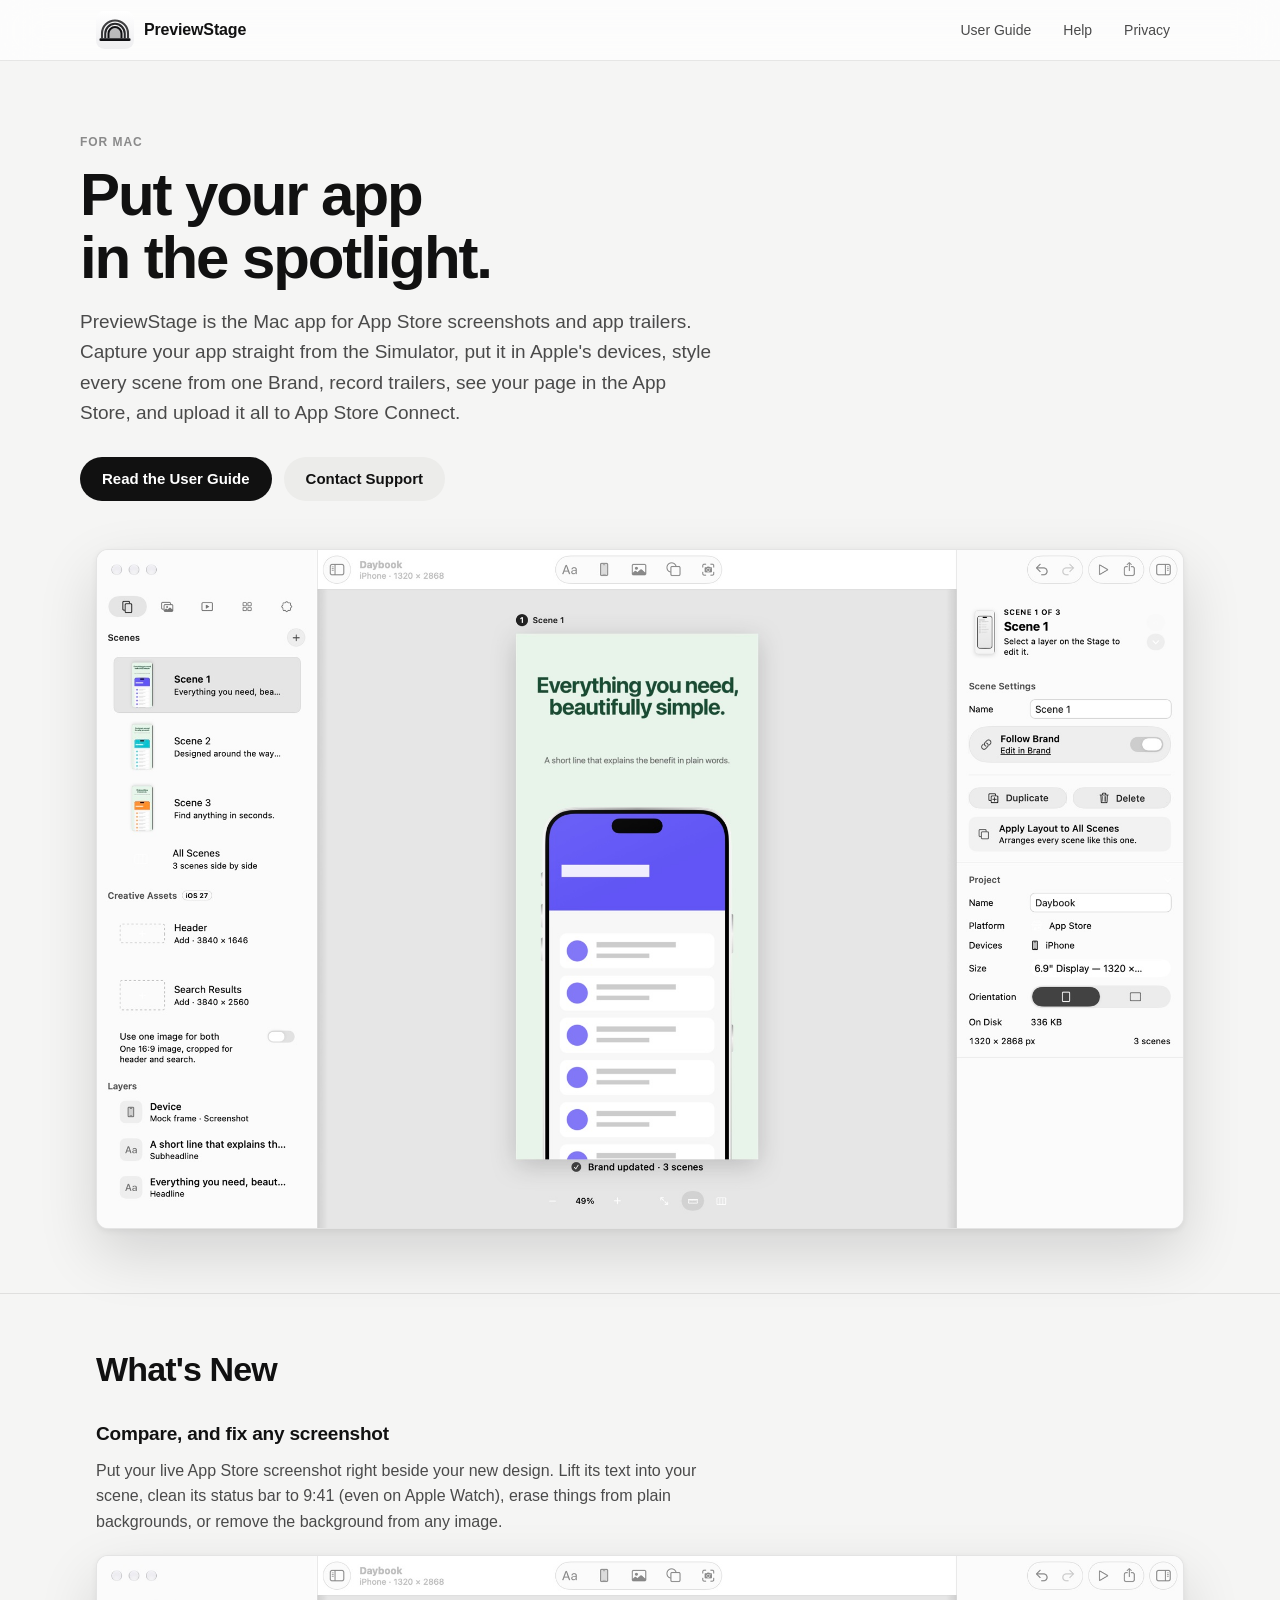
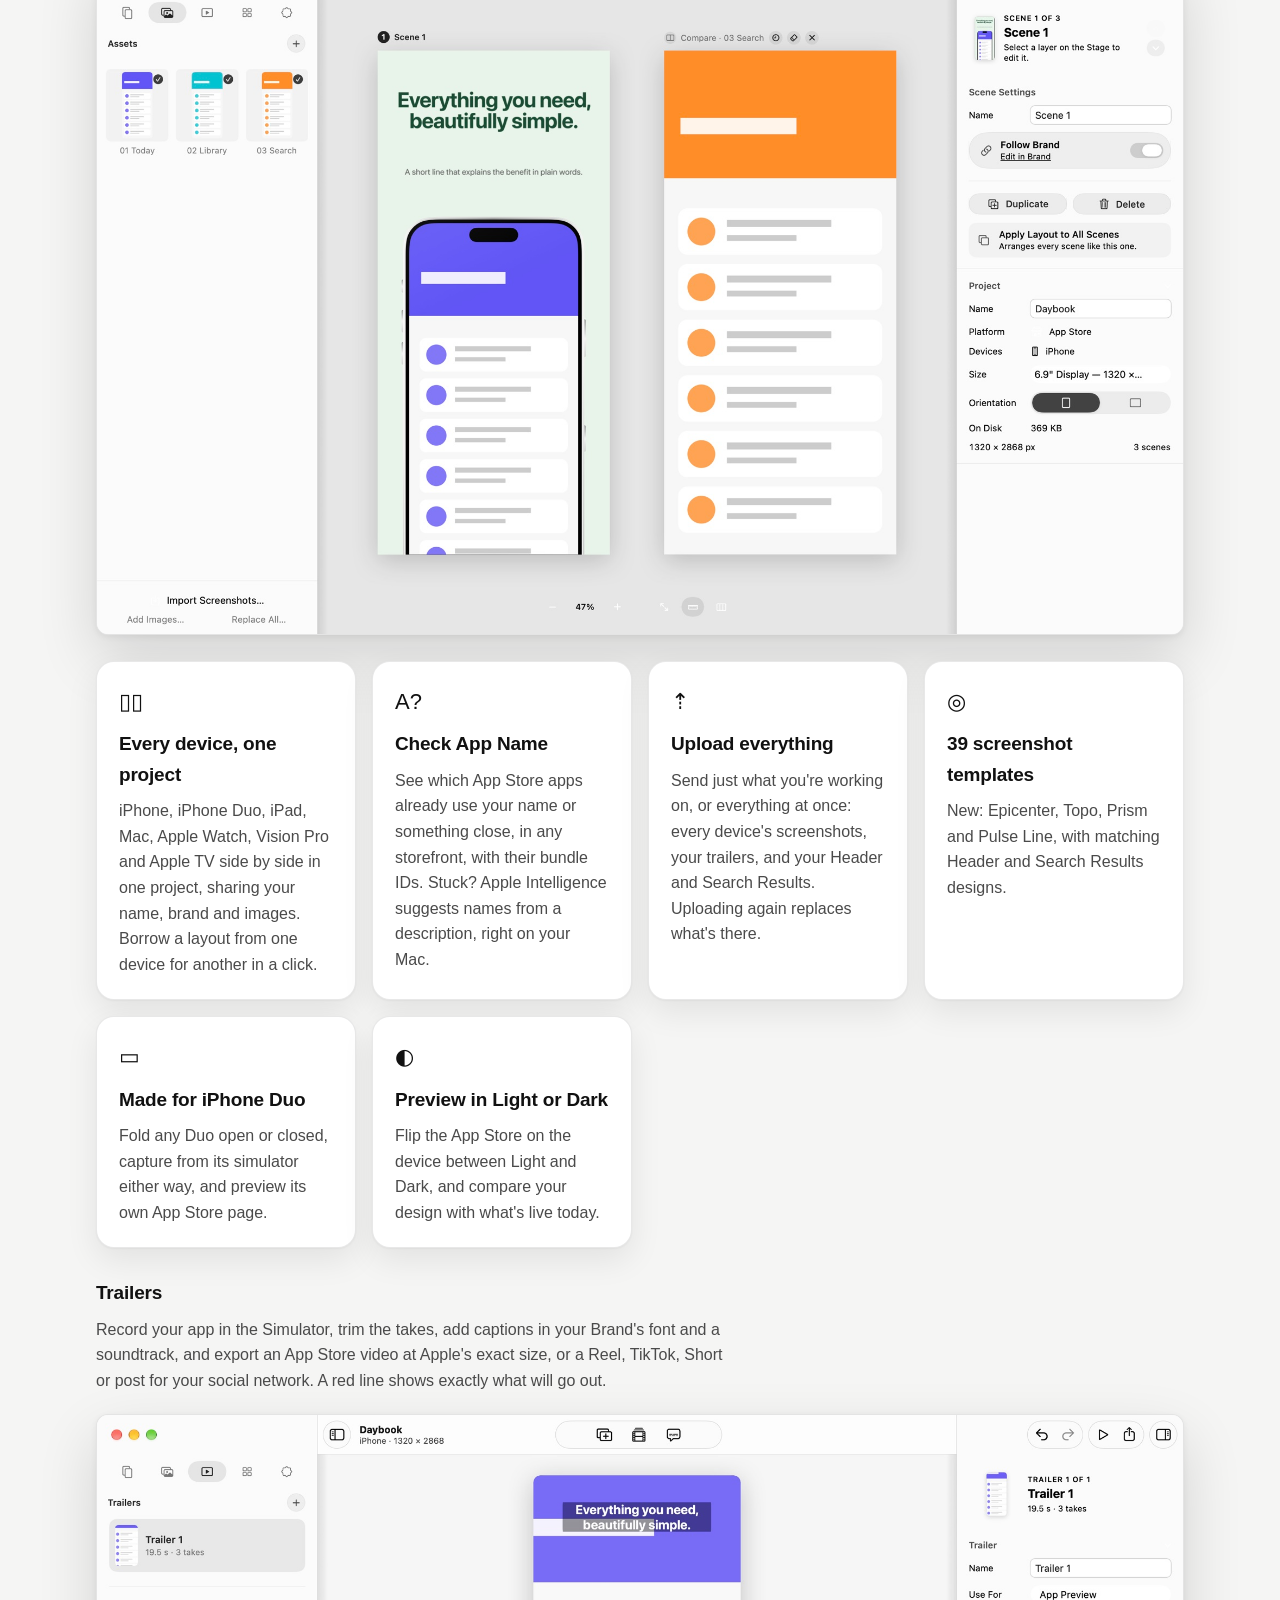
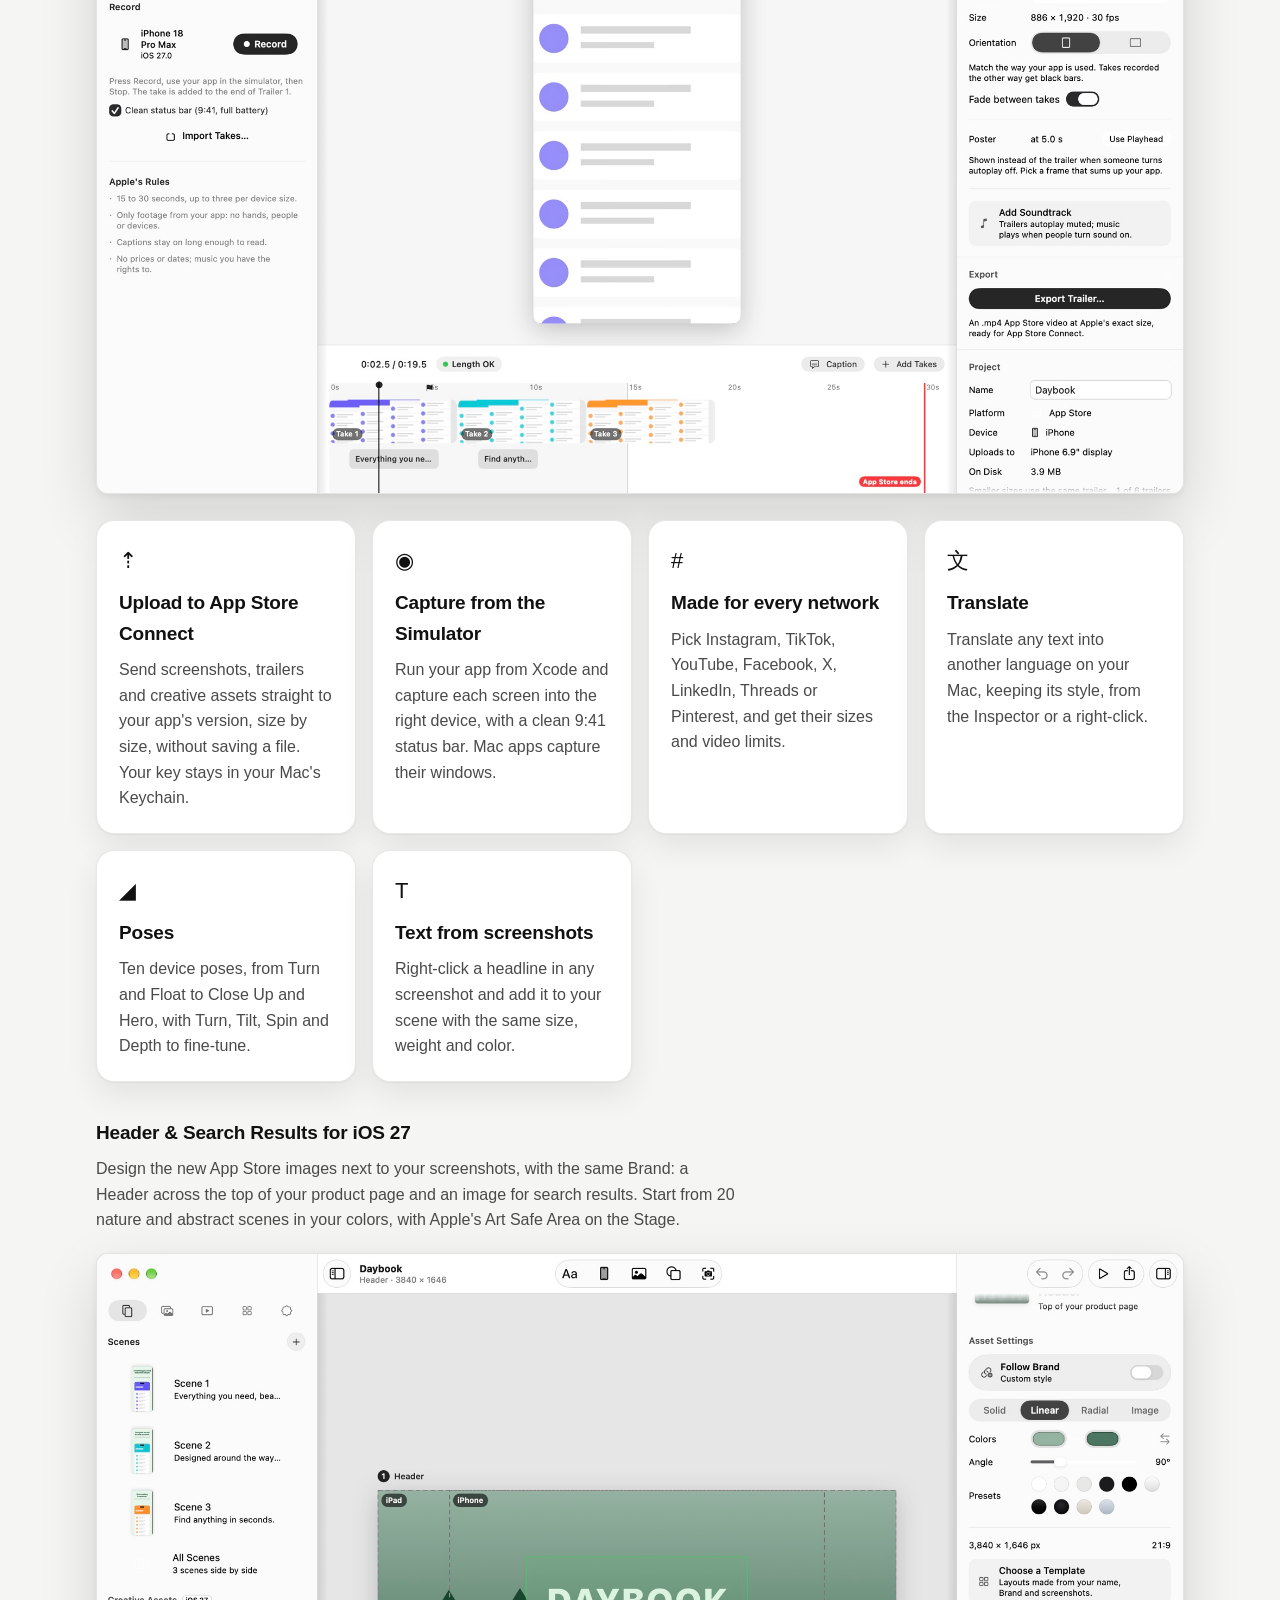
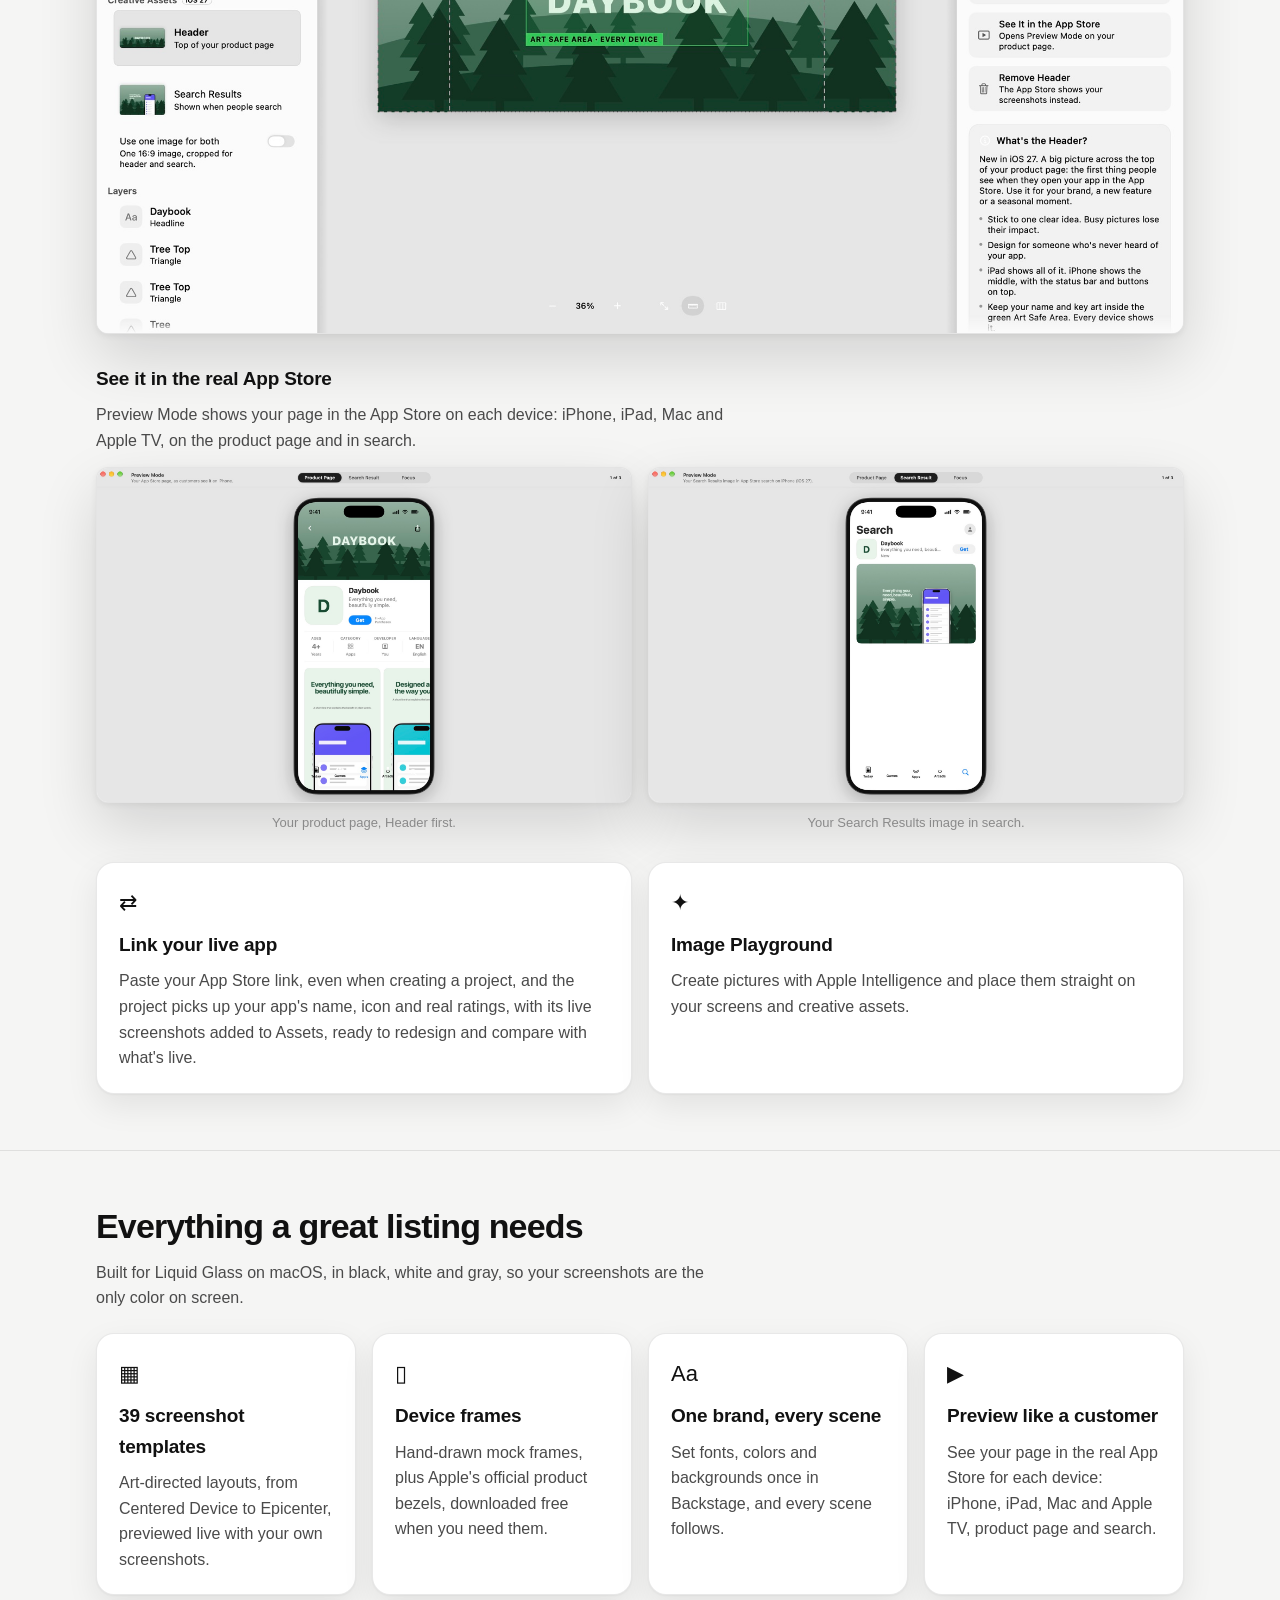
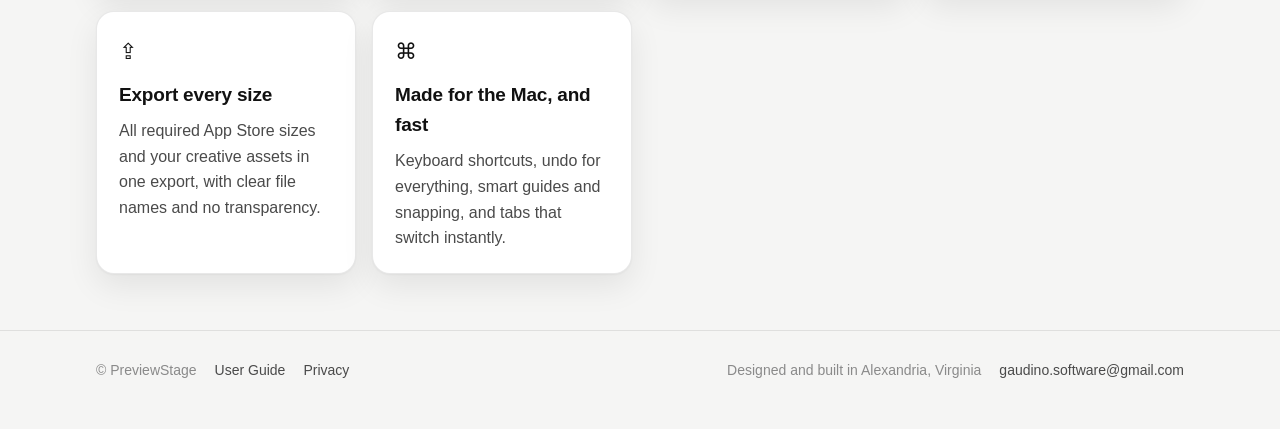
==== commit e22d3b88: "Update site: multiple devices, Check App Name with name ideas, upload everything incl. creative asse" ====
--- a/index.html
+++ b/index.html
@@ -49,12 +49,12 @@
       <figure class="figure"><img width="2000" height="1250" class="shot window" src="images/compare.jpg?v=7" alt="Compare in PreviewStage" loading="lazy"></figure>
 
       <div class="grid" style="margin-top:8px">
-        <div class="card"><div class="icon">▦</div><h3>35 screenshot templates</h3><p>New: Ledger, Magazine, Bento, Night Glow, Kinetic Type, Horizon Set and more, designed after today's best App Store pages.</p></div>
-        <div class="card"><div class="icon">✧</div><h3>Studio headers &amp; search</h3><p>Fifteen new Header and Search Results templates, from a glowing wordmark to a before-and-after.</p></div>
-        <div class="card"><div class="icon">▶</div><h3>Videos for creative assets</h3><p>Make your Header or Search Results a video with the same trailer tools.</p></div>
-        <div class="card"><div class="icon">☆</div><h3>The whole product page</h3><p>Preview Mode now shows What's New, real reviews, the developer's other apps and every detail of your listing.</p></div>
-        <div class="card"><div class="icon">◐</div><h3>Remove Background</h3><p>Lift the subject out of any image on your Mac, leaving the rest transparent. The original stays in Assets.</p></div>
-        <div class="card"><div class="icon">9:41</div><h3>Clean Status Bar</h3><p>Turn any imported screenshot's status bar into 9:41 with full signal and battery, including Apple Watch.</p></div>
+        <div class="card"><div class="icon">▯▯</div><h3>Every device, one project</h3><p>iPhone, iPhone Duo, iPad, Mac, Apple Watch, Vision Pro and Apple TV side by side in one project, sharing your name, brand and images. Borrow a layout from one device for another in a click.</p></div>
+        <div class="card"><div class="icon">A?</div><h3>Check App Name</h3><p>See which App Store apps already use your name or something close, in any storefront, with their bundle IDs. Stuck? Apple Intelligence suggests names from a description, right on your Mac.</p></div>
+        <div class="card"><div class="icon">⇡</div><h3>Upload everything</h3><p>Send just what you're working on, or everything at once: every device's screenshots, your trailers, and your Header and Search Results. Uploading again replaces what's there.</p></div>
+        <div class="card"><div class="icon">◎</div><h3>39 screenshot templates</h3><p>New: Epicenter, Topo, Prism and Pulse Line, with matching Header and Search Results designs.</p></div>
+        <div class="card"><div class="icon">▭</div><h3>Made for iPhone Duo</h3><p>Fold any Duo open or closed, capture from its simulator either way, and preview its own App Store page.</p></div>
+        <div class="card"><div class="icon">◐</div><h3>Preview in Light or Dark</h3><p>Flip the App Store on the device between Light and Dark, and compare your design with what's live today.</p></div>
       </div>
 
 
@@ -63,7 +63,7 @@
       <figure class="figure"><img width="2000" height="1250" class="shot window" src="images/trailers.jpg?v=7" alt="A trailer in PreviewStage, with its takes and captions on the timeline" loading="lazy"></figure>
 
       <div class="grid" style="margin-top:8px">
-        <div class="card"><div class="icon">⇡</div><h3>Upload to App Store Connect</h3><p>Send screenshots and trailers straight to your app's version, size by size, without saving a file. Your key stays in your Mac's Keychain.</p></div>
+        <div class="card"><div class="icon">⇡</div><h3>Upload to App Store Connect</h3><p>Send screenshots, trailers and creative assets straight to your app's version, size by size, without saving a file. Your key stays in your Mac's Keychain.</p></div>
         <div class="card"><div class="icon">◉</div><h3>Capture from the Simulator</h3><p>Run your app from Xcode and capture each screen into the right device, with a clean 9:41 status bar. Mac apps capture their windows.</p></div>
         <div class="card"><div class="icon">#</div><h3>Made for every network</h3><p>Pick Instagram, TikTok, YouTube, Facebook, X, LinkedIn, Threads or Pinterest, and get their sizes and video limits.</p></div>
         <div class="card"><div class="icon">文</div><h3>Translate</h3><p>Translate any text into another language on your Mac, keeping its style, from the Inspector or a right-click.</p></div>
@@ -94,7 +94,7 @@
       <h2>Everything a great listing needs</h2>
       <p style="max-width:640px">Built for Liquid Glass on macOS, in black, white and gray, so your screenshots are the only color on screen.</p>
       <div class="grid" style="margin-top:22px">
-        <div class="card"><div class="icon">▦</div><h3>35 screenshot templates</h3><p>Art-directed layouts, from Centered Device to Bento, previewed live with your own screenshots.</p></div>
+        <div class="card"><div class="icon">▦</div><h3>39 screenshot templates</h3><p>Art-directed layouts, from Centered Device to Epicenter, previewed live with your own screenshots.</p></div>
         <div class="card"><div class="icon">▯</div><h3>Device frames</h3><p>Hand-drawn mock frames, plus Apple's official product bezels, downloaded free when you need them.</p></div>
         <div class="card"><div class="icon">Aa</div><h3>One brand, every scene</h3><p>Set fonts, colors and backgrounds once in Backstage, and every scene follows.</p></div>
         <div class="card"><div class="icon">▶</div><h3>Preview like a customer</h3><p>See your page in the real App Store for each device: iPhone, iPad, Mac and Apple TV, product page and search.</p></div>
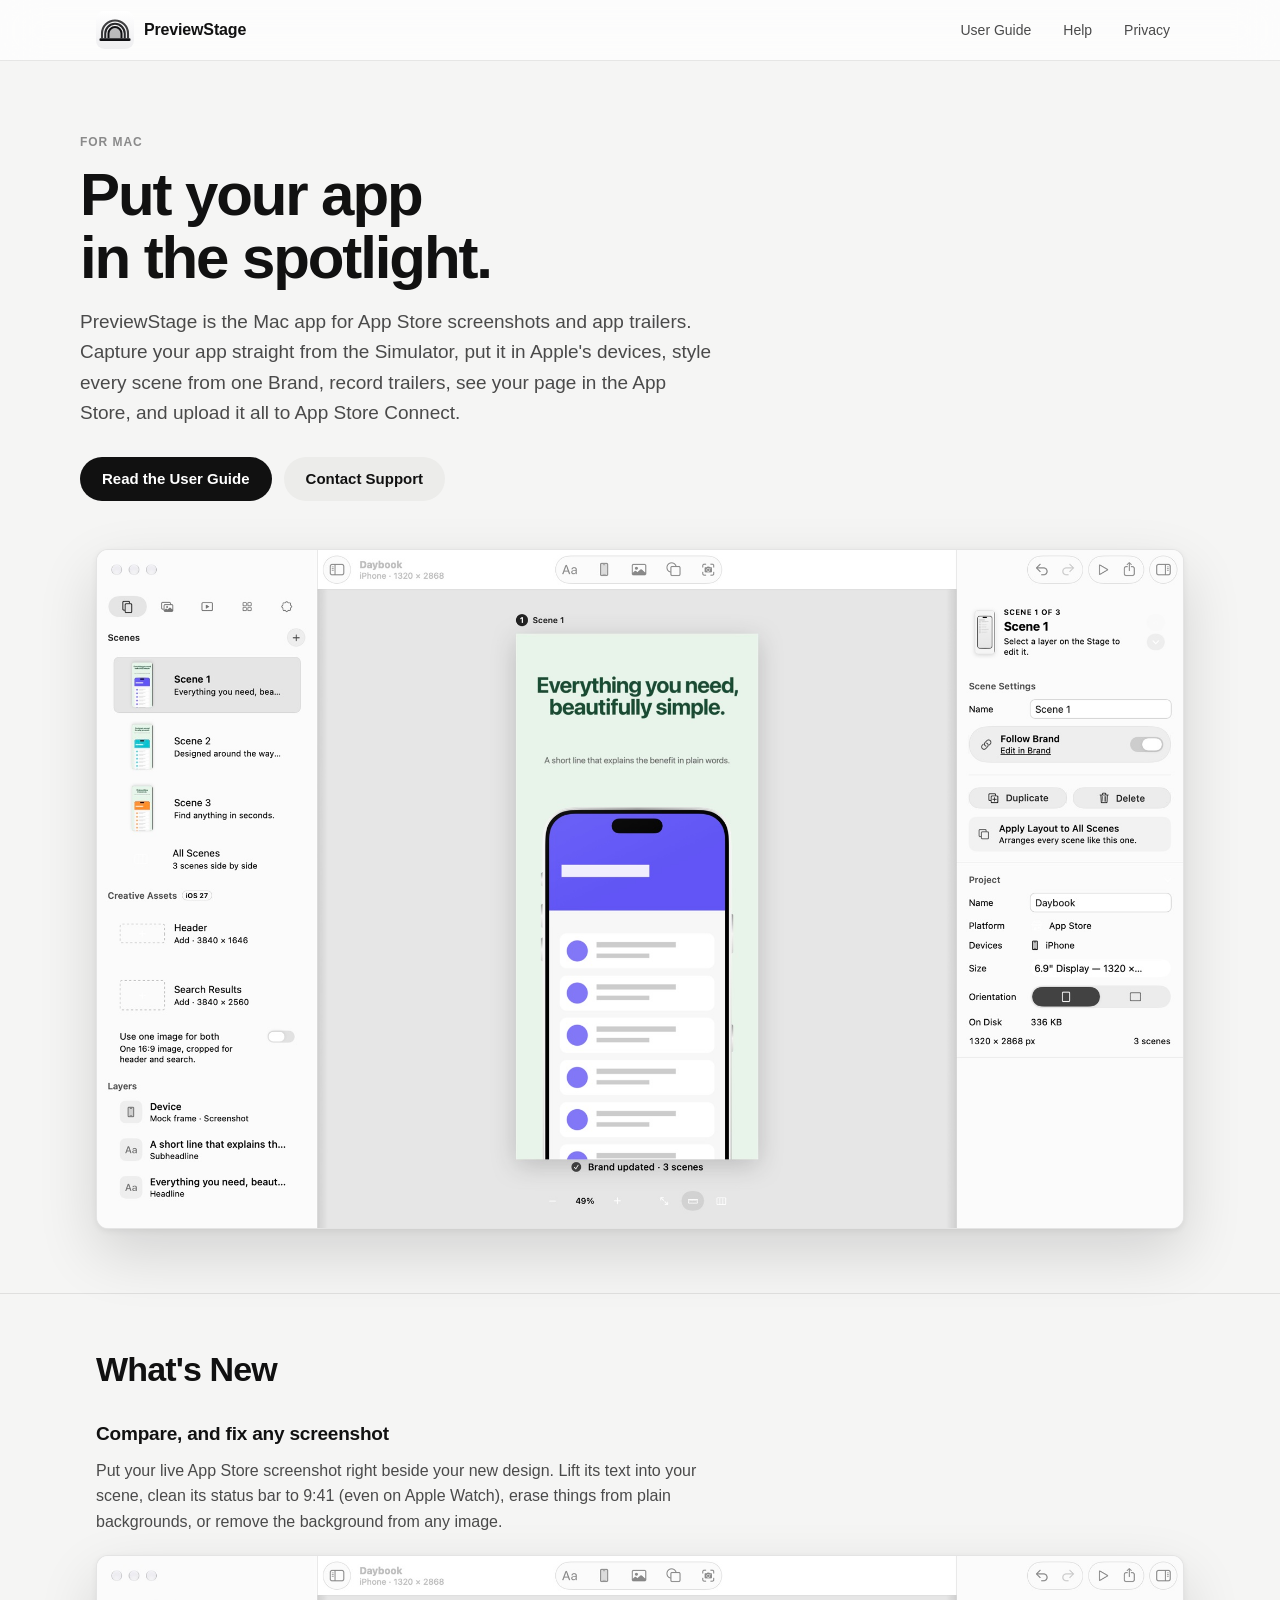
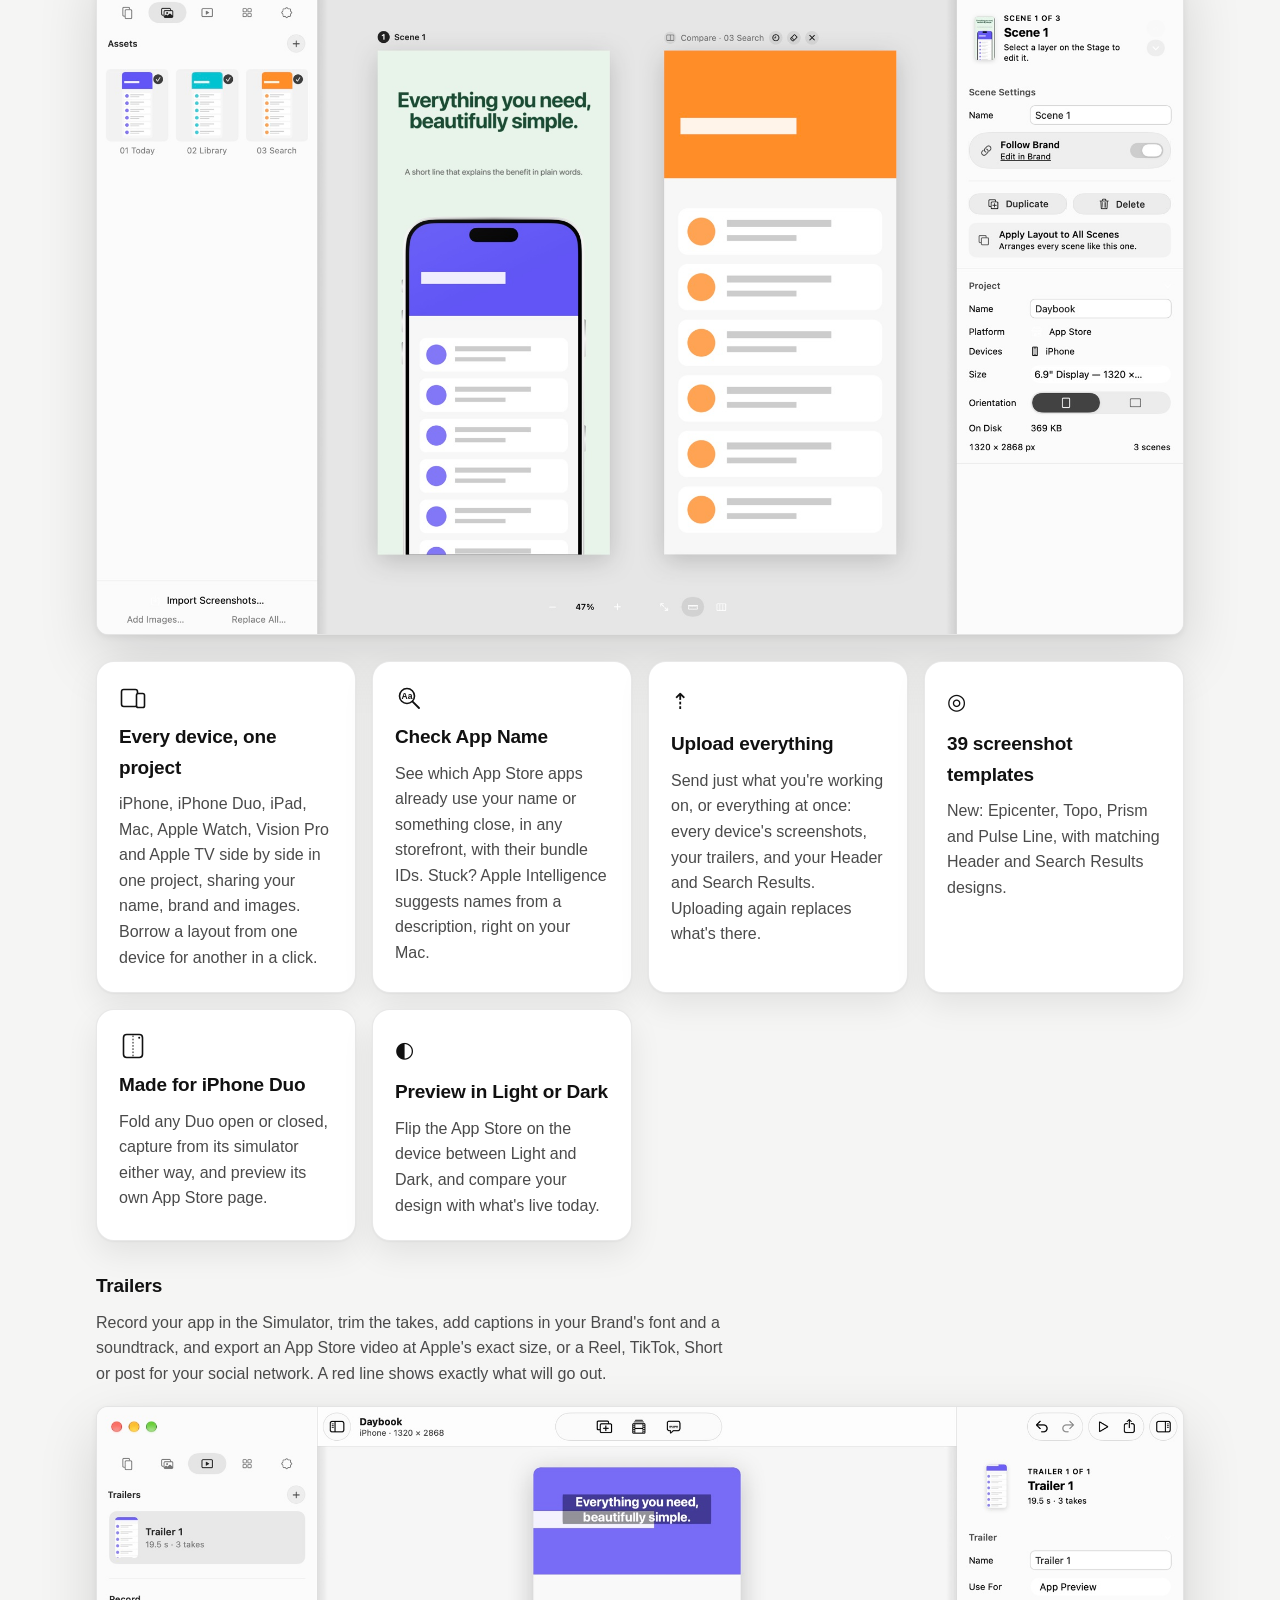
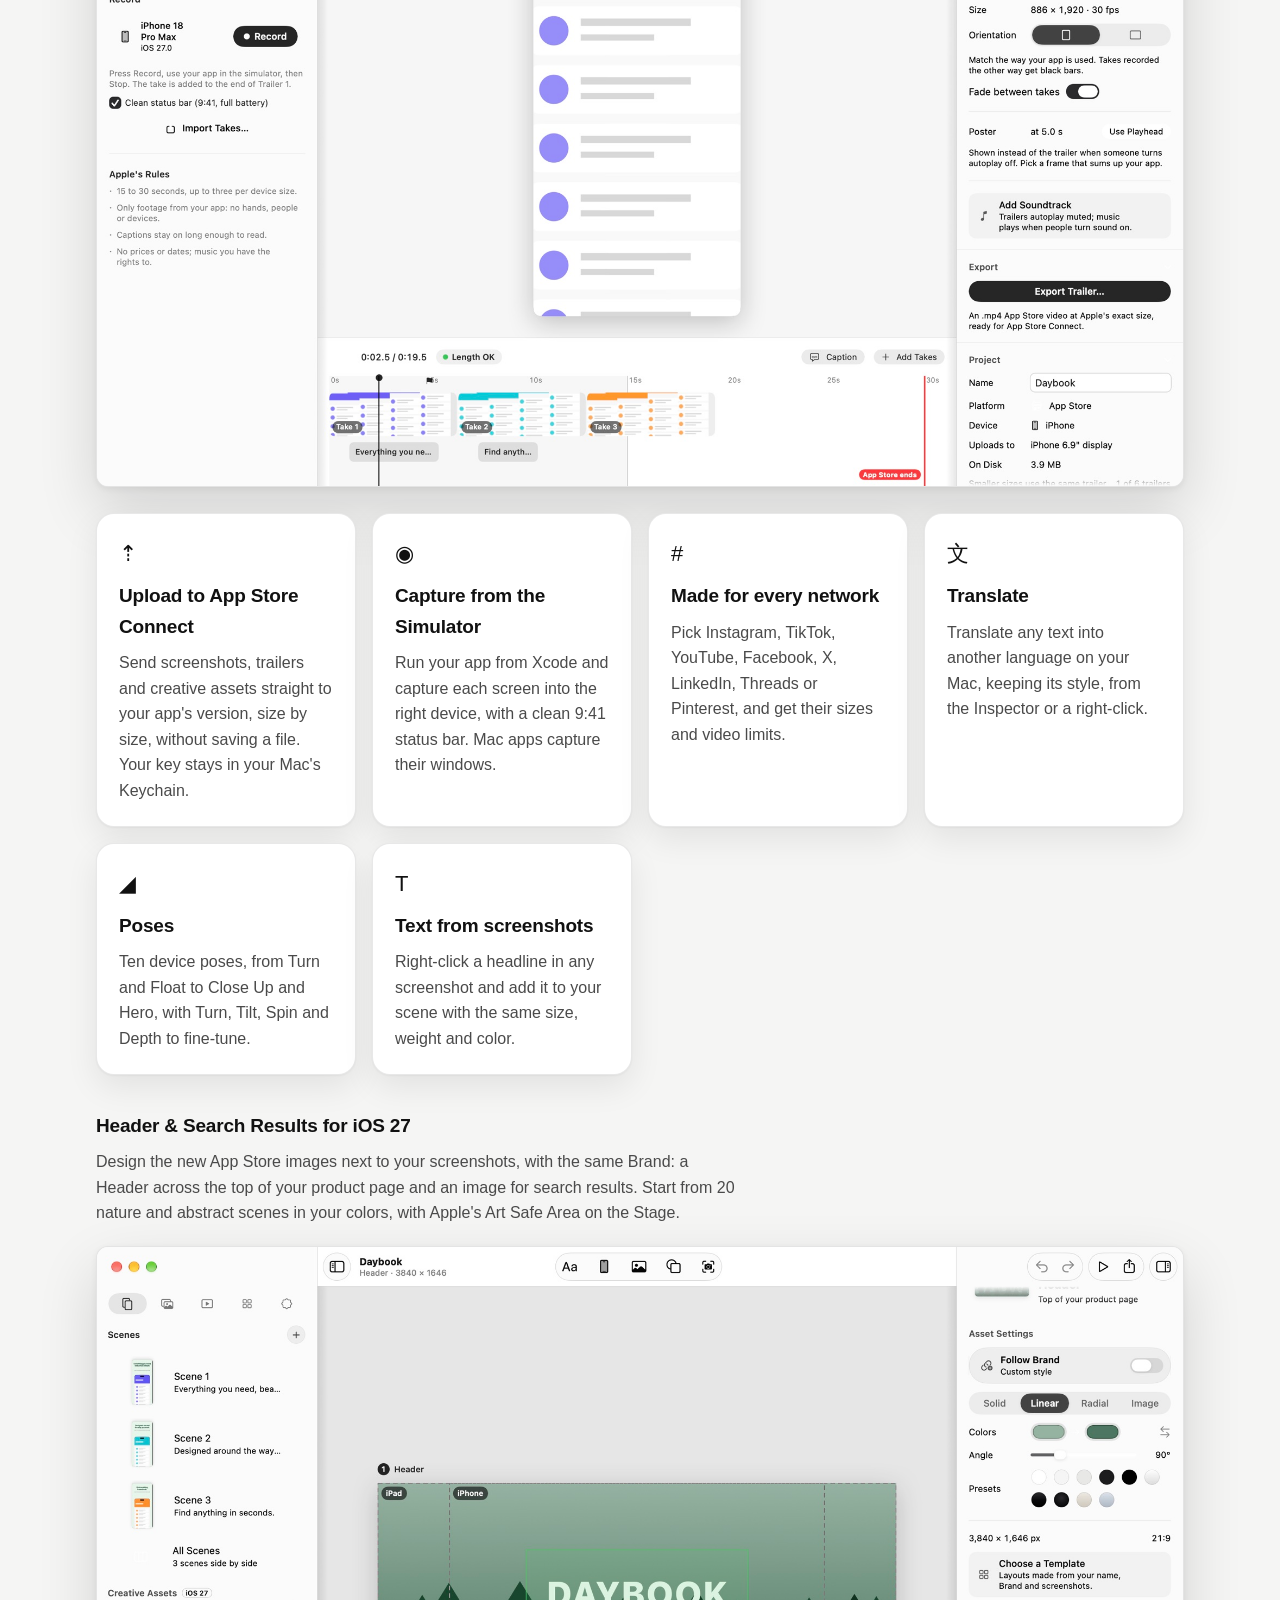
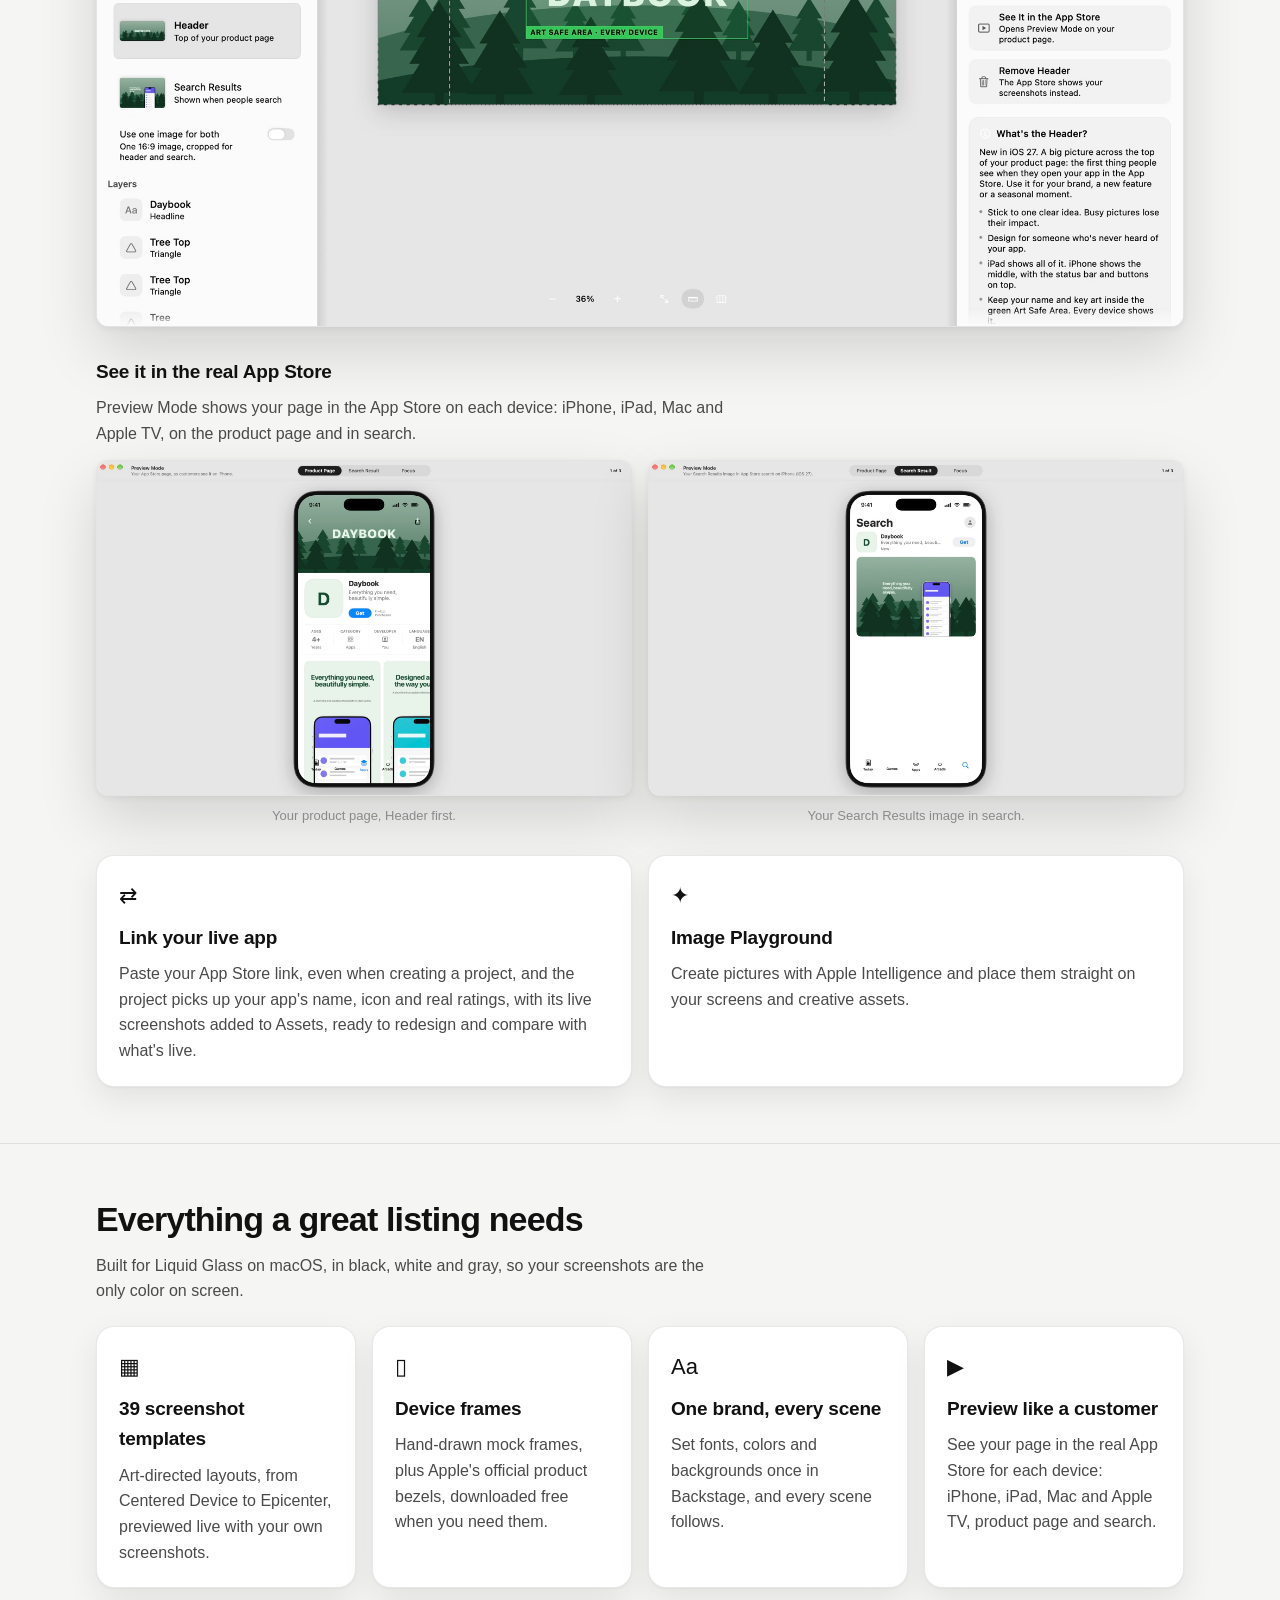
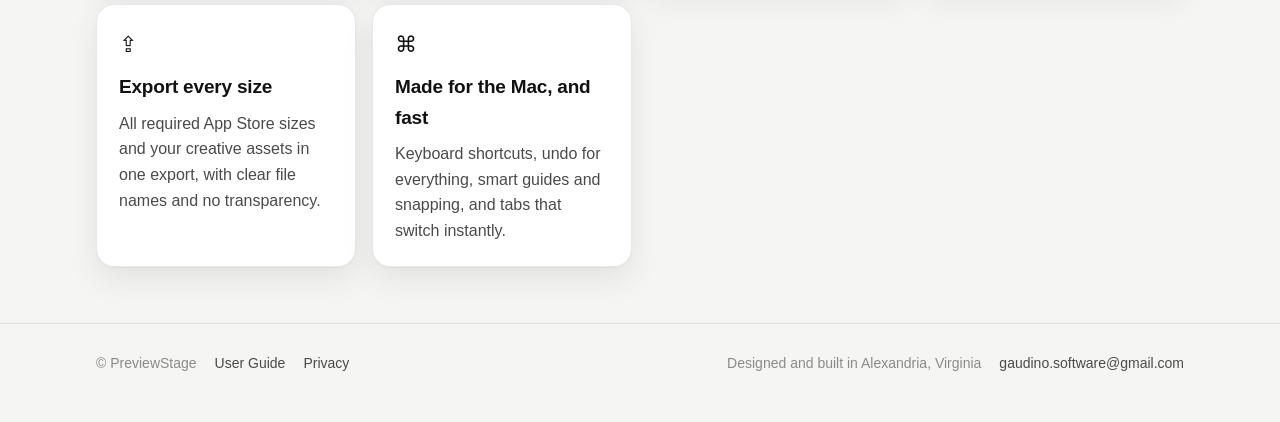
==== commit e3c7cdd5: "Drawn icons for iPhone Duo, every device and Check App Name" ====
--- a/index.html
+++ b/index.html
@@ -49,11 +49,11 @@
       <figure class="figure"><img width="2000" height="1250" class="shot window" src="images/compare.jpg?v=7" alt="Compare in PreviewStage" loading="lazy"></figure>
 
       <div class="grid" style="margin-top:8px">
-        <div class="card"><div class="icon">▯▯</div><h3>Every device, one project</h3><p>iPhone, iPhone Duo, iPad, Mac, Apple Watch, Vision Pro and Apple TV side by side in one project, sharing your name, brand and images. Borrow a layout from one device for another in a click.</p></div>
-        <div class="card"><div class="icon">A?</div><h3>Check App Name</h3><p>See which App Store apps already use your name or something close, in any storefront, with their bundle IDs. Stuck? Apple Intelligence suggests names from a description, right on your Mac.</p></div>
+        <div class="card"><div class="icon"><svg viewBox="0 0 28 28" aria-hidden="true"><rect x="2.5" y="5.5" width="16" height="17" rx="2.2" fill="none" stroke="currentColor" stroke-width="1.6"/><rect x="17.5" y="9.5" width="8" height="14" rx="1.8" style="fill:var(--surface)" stroke="currentColor" stroke-width="1.6"/></svg></div><h3>Every device, one project</h3><p>iPhone, iPhone Duo, iPad, Mac, Apple Watch, Vision Pro and Apple TV side by side in one project, sharing your name, brand and images. Borrow a layout from one device for another in a click.</p></div>
+        <div class="card"><div class="icon"><svg viewBox="0 0 28 28" aria-hidden="true"><circle cx="12" cy="12" r="7.5" fill="none" stroke="currentColor" stroke-width="1.6"/><line x1="17.6" y1="17.6" x2="24" y2="24" stroke="currentColor" stroke-width="1.9" stroke-linecap="round"/><text x="12" y="15.2" text-anchor="middle" font-size="8.5" font-weight="700" fill="currentColor" font-family="-apple-system, sans-serif">Aa</text></svg></div><h3>Check App Name</h3><p>See which App Store apps already use your name or something close, in any storefront, with their bundle IDs. Stuck? Apple Intelligence suggests names from a description, right on your Mac.</p></div>
         <div class="card"><div class="icon">⇡</div><h3>Upload everything</h3><p>Send just what you're working on, or everything at once: every device's screenshots, your trailers, and your Header and Search Results. Uploading again replaces what's there.</p></div>
         <div class="card"><div class="icon">◎</div><h3>39 screenshot templates</h3><p>New: Epicenter, Topo, Prism and Pulse Line, with matching Header and Search Results designs.</p></div>
-        <div class="card"><div class="icon">▭</div><h3>Made for iPhone Duo</h3><p>Fold any Duo open or closed, capture from its simulator either way, and preview its own App Store page.</p></div>
+        <div class="card"><div class="icon"><svg viewBox="0 0 28 28" aria-hidden="true"><rect x="4.5" y="2.5" width="19" height="23" rx="3.2" fill="none" stroke="currentColor" stroke-width="1.6"/><line x1="14" y1="3.5" x2="14" y2="24.5" stroke="currentColor" stroke-width="1" stroke-dasharray="1.6 1.6"/><circle cx="20.2" cy="5.8" r="1" fill="currentColor"/></svg></div><h3>Made for iPhone Duo</h3><p>Fold any Duo open or closed, capture from its simulator either way, and preview its own App Store page.</p></div>
         <div class="card"><div class="icon">◐</div><h3>Preview in Light or Dark</h3><p>Flip the App Store on the device between Light and Dark, and compare your design with what's live today.</p></div>
       </div>
 
--- a/style.css
+++ b/style.css
@@ -104,6 +104,7 @@
 .card h3 { margin-top: 0; }
 .card p:last-child { margin-bottom: 0; }
 .card .icon { font-size: 22px; margin-bottom: 10px; }
+.card .icon svg { width: 28px; height: 28px; display: block; }
 
 section.block { padding: 56px 0; border-top: 1px solid var(--line); }
 
